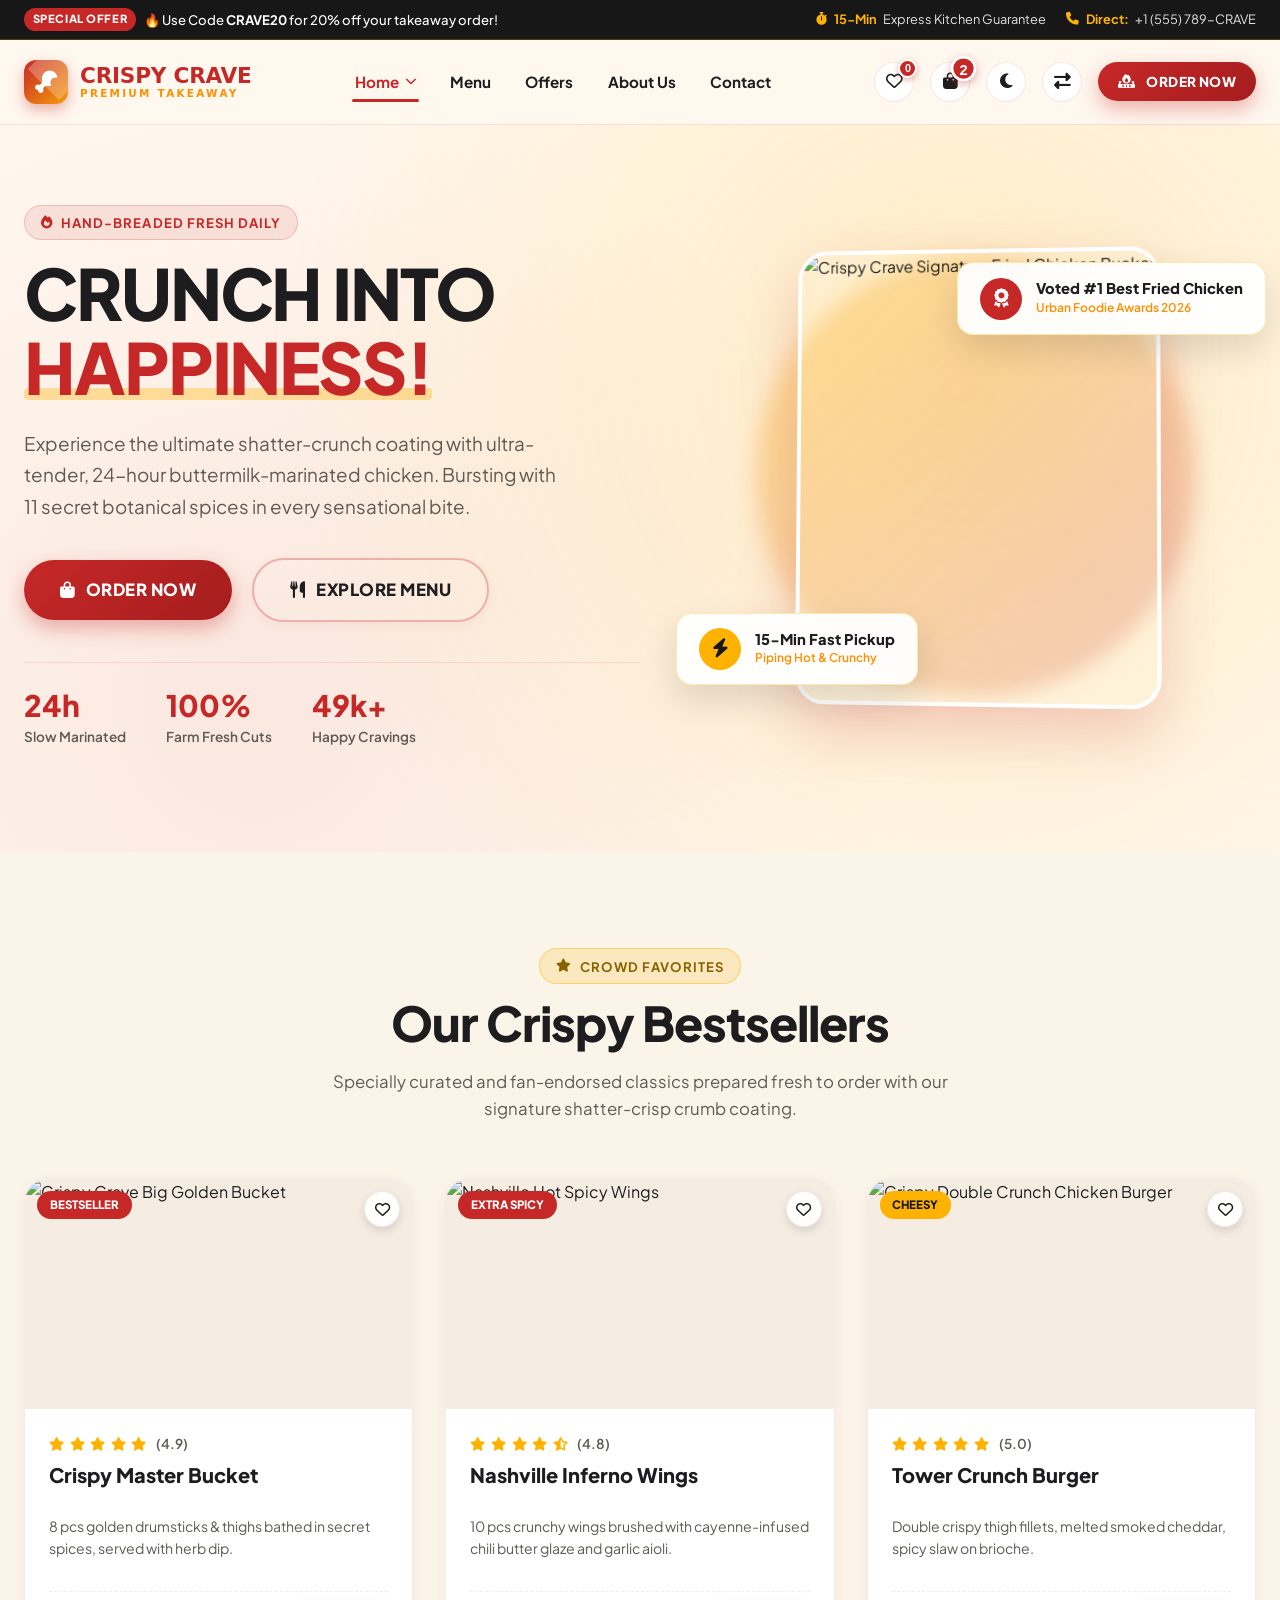
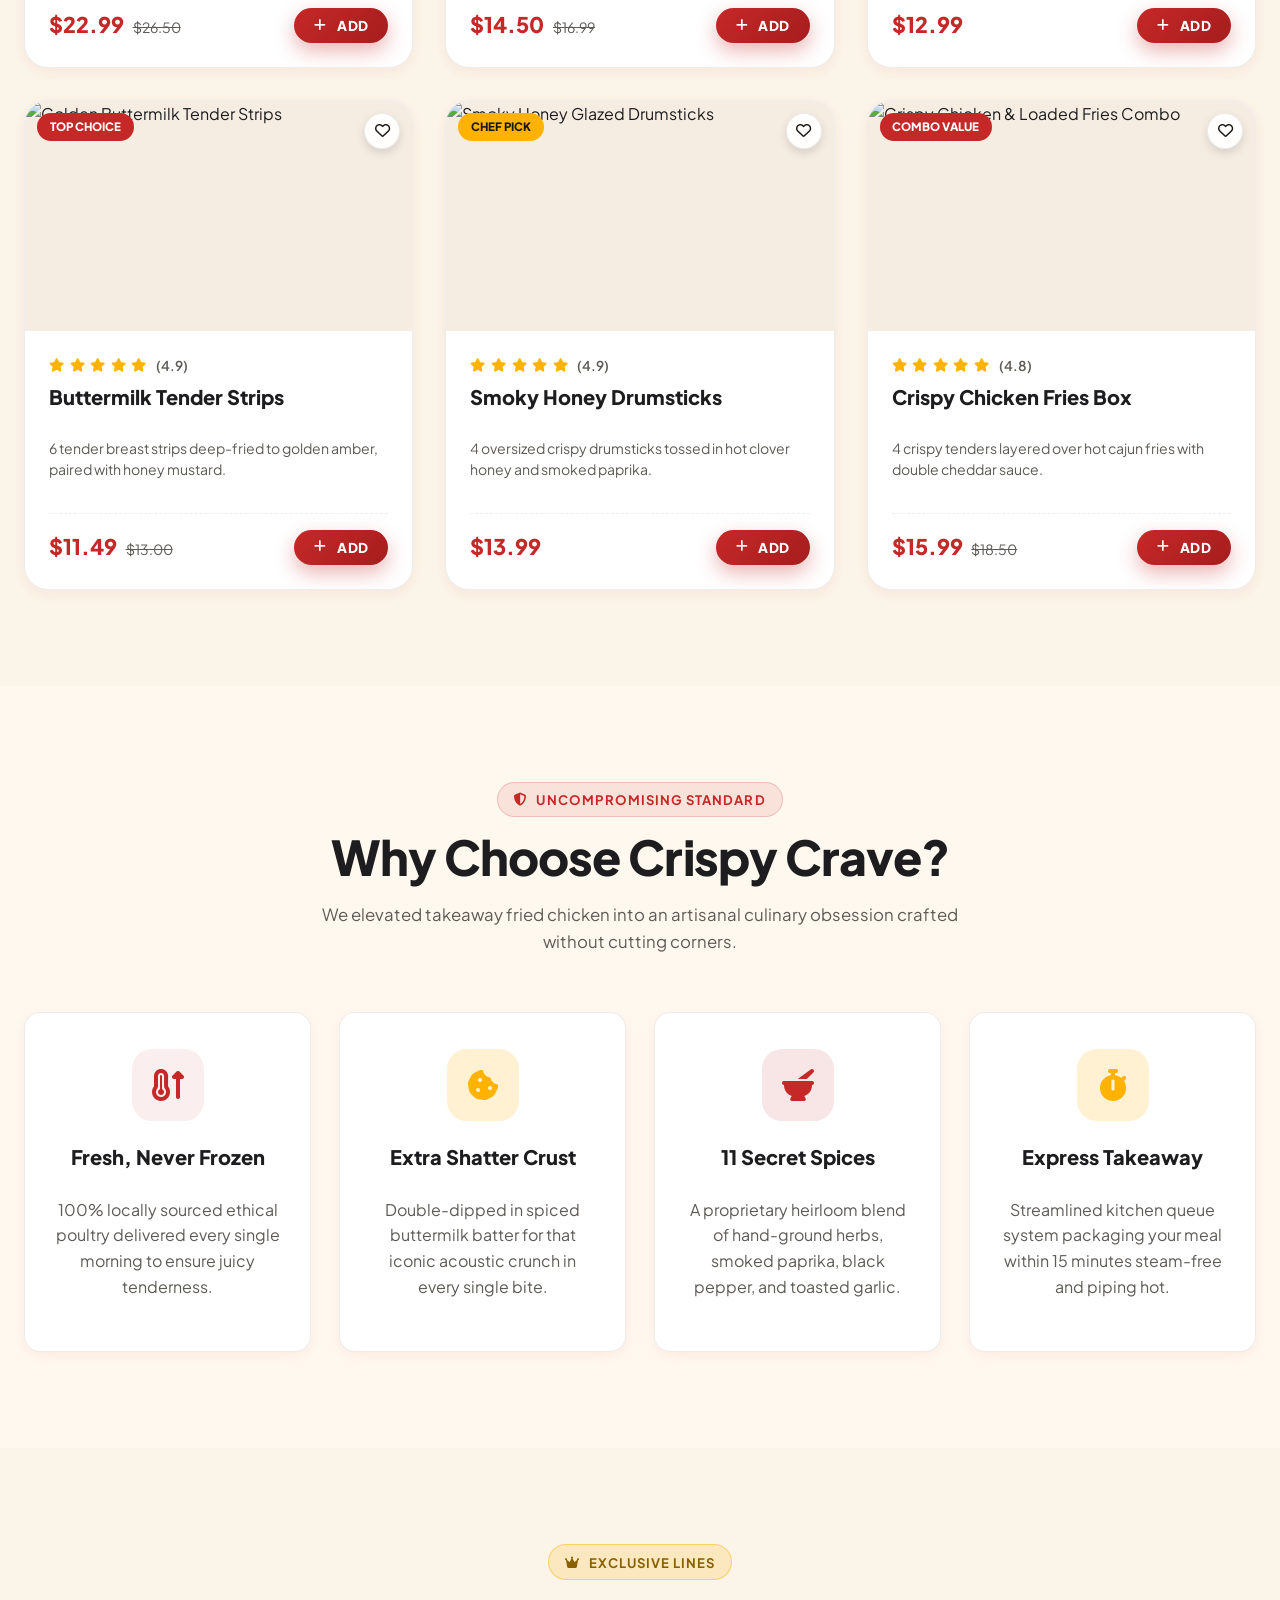
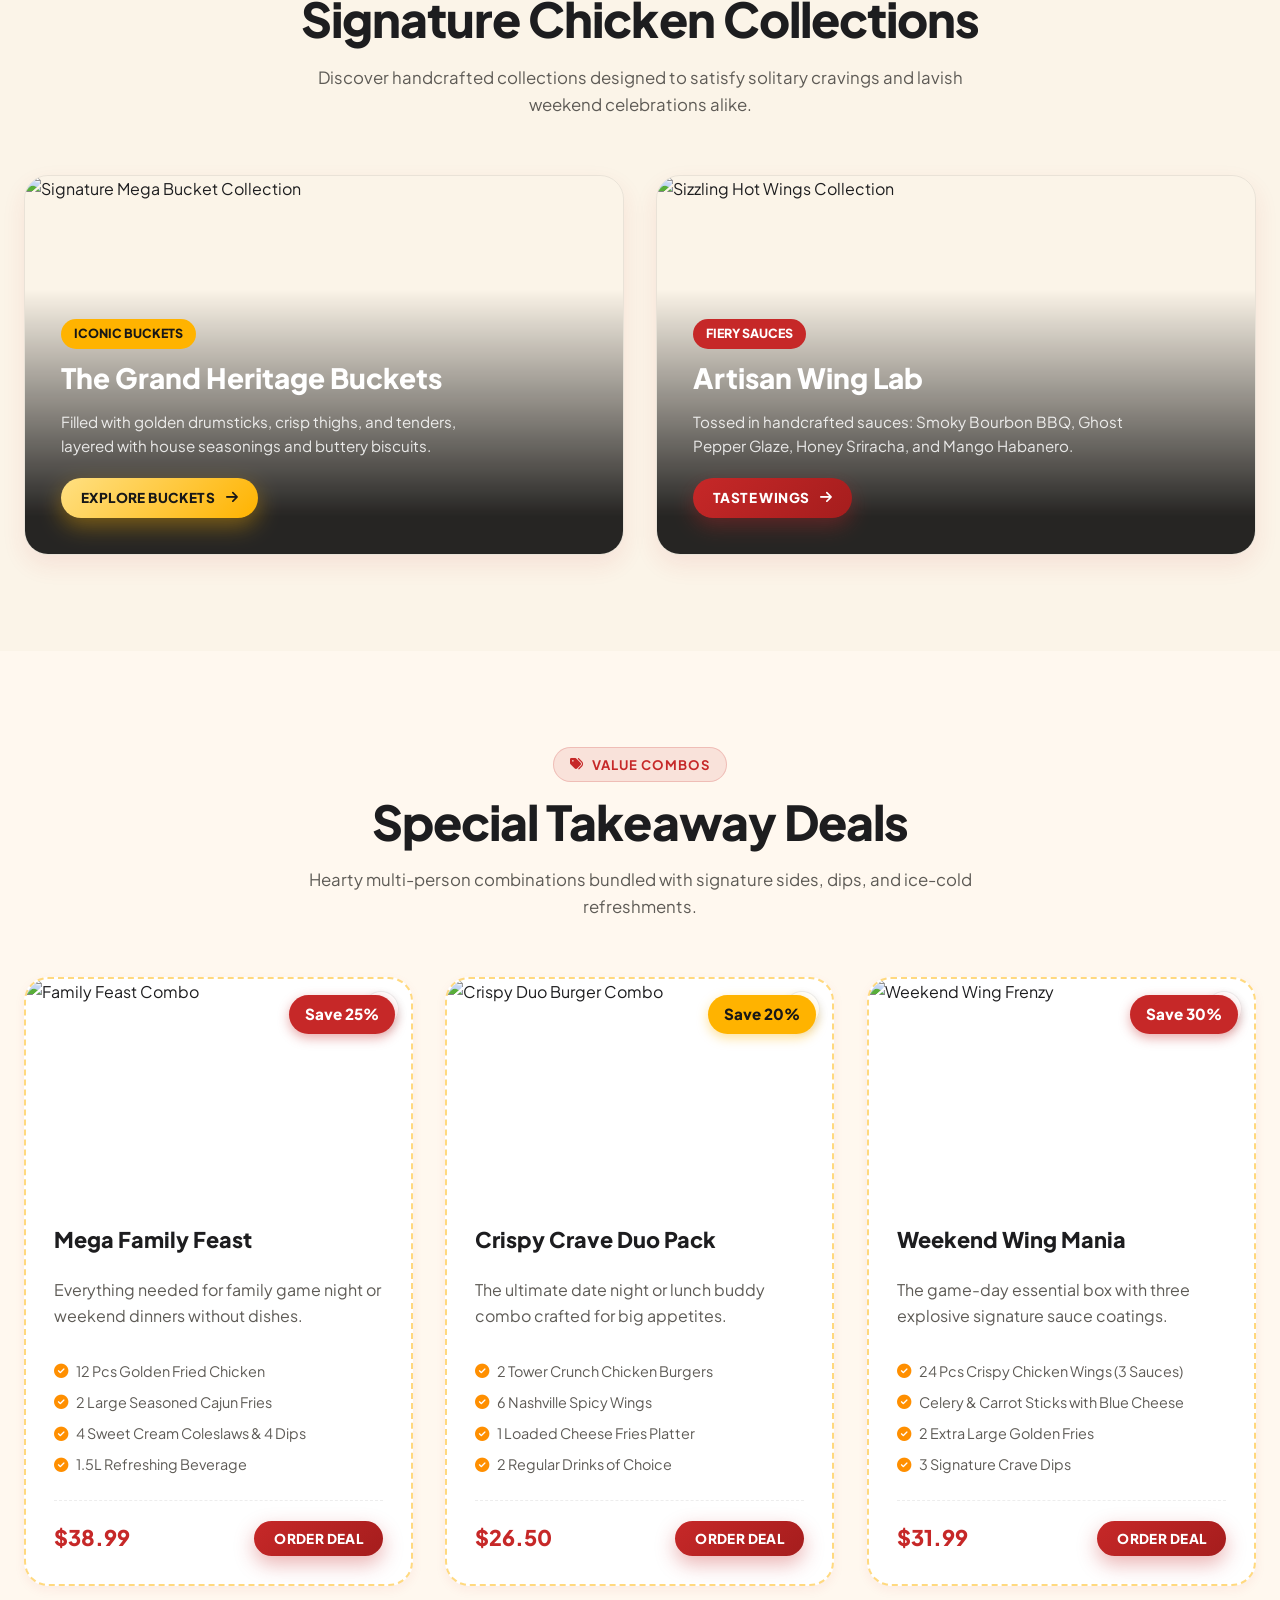
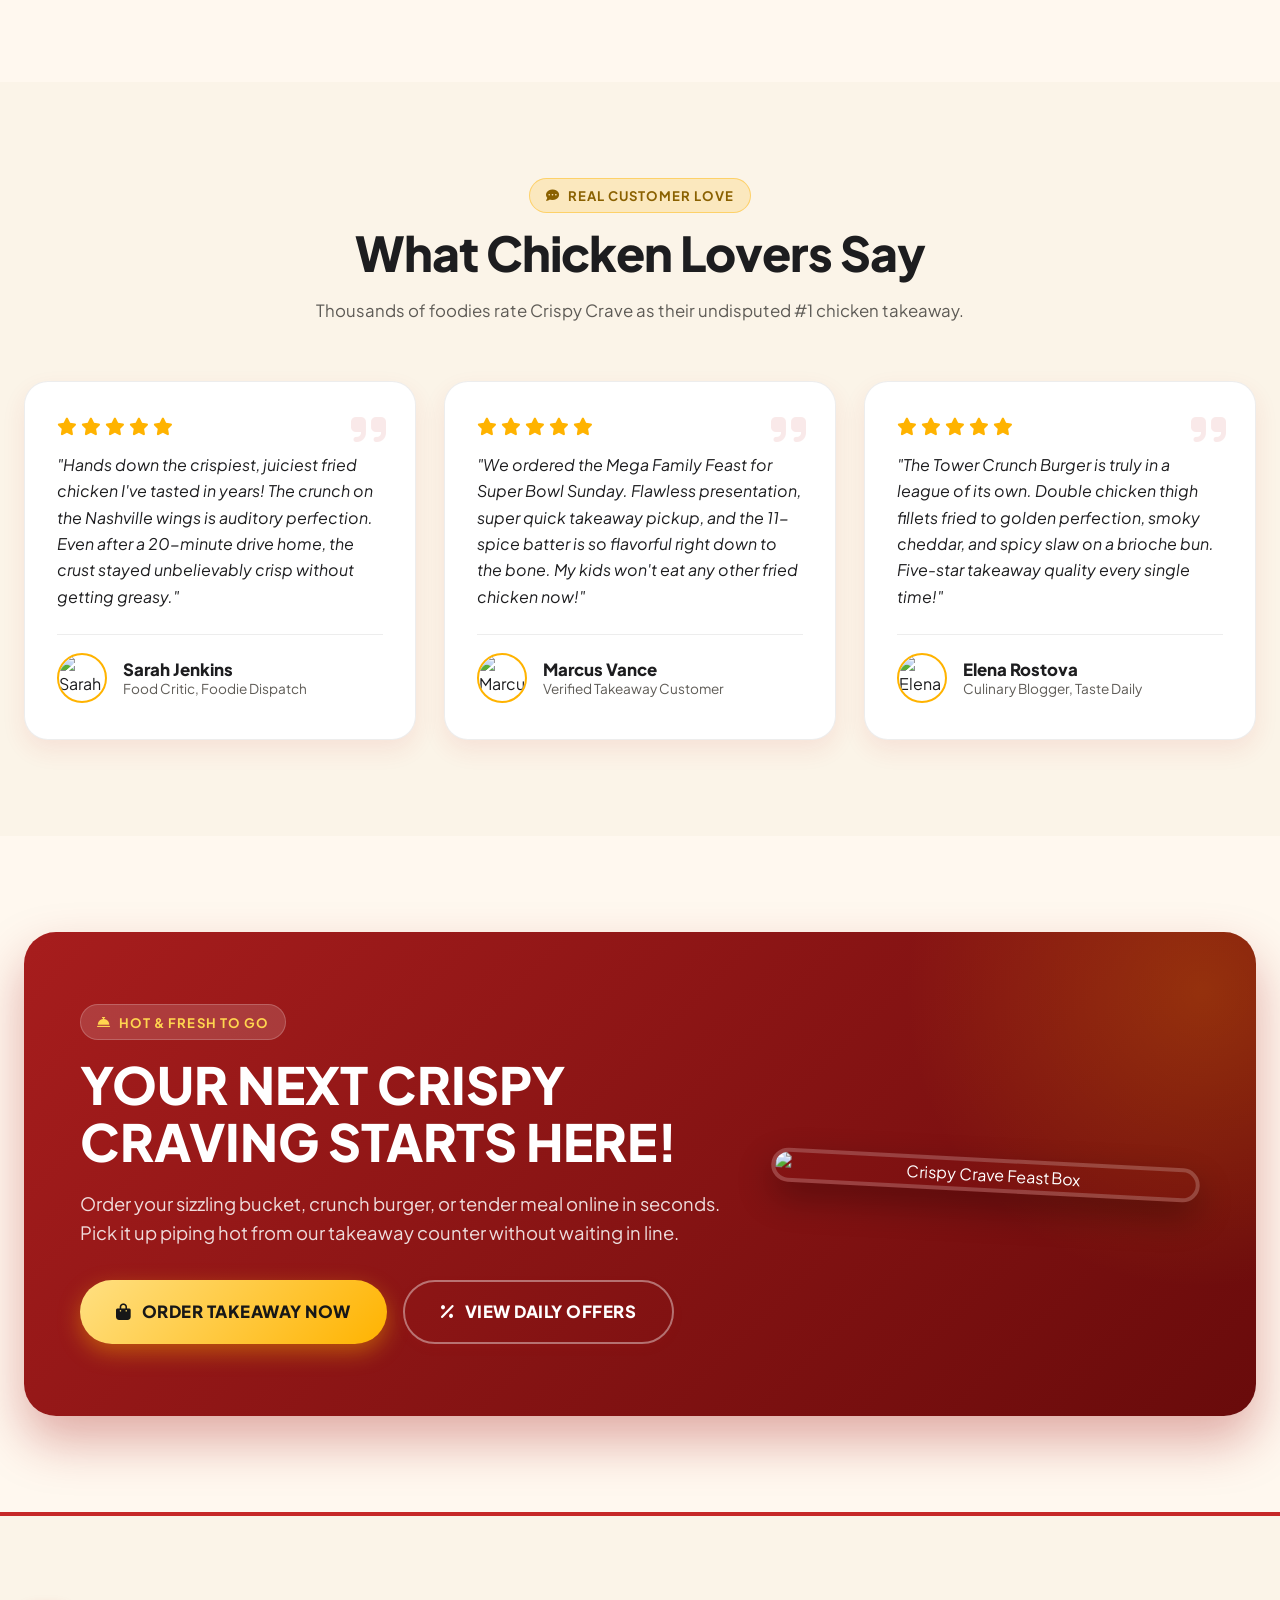
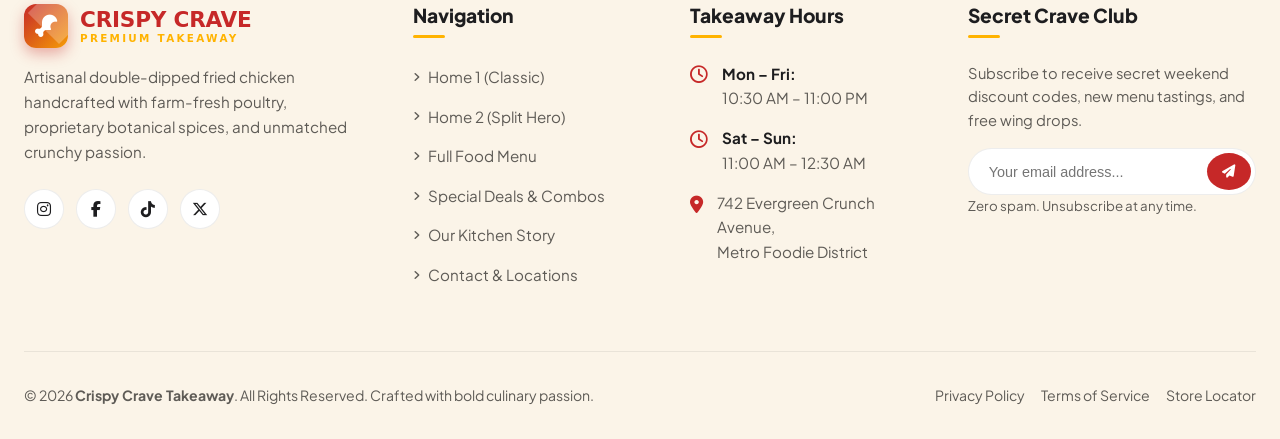
==== index.html @ d9a34762 "Initial commit: Crispy Crave fried chicken takeaway website" ====
<!DOCTYPE html>
<html lang="en" dir="ltr" data-theme="light">

<head>
  <meta charset="UTF-8">
  <meta name="viewport" content="width=device-width, initial-scale=1.0">
  <title>Crispy Crave | Premium Fried Chicken Takeaway & Delivery</title>
  <meta name="description"
    content="Experience extra crispy, juicy fried chicken buckets, sizzling spicy wings, loaded burgers and family feasts freshly prepared at Crispy Crave Takeaway.">
  <link rel="icon" type="image/svg+xml" href="assets/images/favicon.svg">

  <!-- Google Fonts -->
  <link rel="preconnect" href="https://fonts.googleapis.com">
  <link rel="preconnect" href="https://fonts.gstatic.com" crossorigin>
  <link href="https://fonts.googleapis.com/css2?family=Plus+Jakarta+Sans:wght@400;500;600;700;800;900&display=swap"
    rel="stylesheet">
  <!-- Font Awesome -->
  <link rel="stylesheet" href="https://cdnjs.cloudflare.com/ajax/libs/font-awesome/6.5.1/css/all.min.css">

  <!-- Main & Dark & RTL Styles -->
  <link rel="stylesheet" href="assets/css/style.css">
  <link rel="stylesheet" href="assets/css/animations.css">
  <link rel="stylesheet" href="assets/css/dark-mode.css">
  <link rel="stylesheet" href="assets/css/rtl.css">
</head>

<body>

  <!-- ================= HEADER / NAVBAR ================= -->
  <!-- Topbar Announcement (Reference Marketplace Quality) -->
    <div class="crave-topbar">
      <div class="cc-container crave-topbar-inner">
        <div class="topbar-promo">
          <span class="topbar-promo-tag">Special Offer</span>
          <span>🔥 Use Code <strong>CRAVE20</strong> for 20% off your takeaway order!</span>
        </div>
        <div class="topbar-perks">
          <span><i class="fa-solid fa-stopwatch" style="color: var(--secondary);"></i> <strong>15-Min</strong> Express
            Kitchen Guarantee</span>
          <span><i class="fa-solid fa-phone" style="color: var(--secondary);"></i> <strong>Direct:</strong> +1 (555)
            789-CRAVE</span>
        </div>
      </div>
    </div>

  <header class="crave-header">

    <div class="cc-container crave-nav-wrapper">
      <!-- Brand Logo -->
      <a href="index.html" class="crave-brand" aria-label="Crispy Crave Homepage">
        <div class="crave-logo-mark">
          <i class="fa-solid fa-drumstick-bite"></i>
        </div>
        <div class="crave-brand-name">
          <span class="crave-brand-main">CRISPY CRAVE</span>
          <span class="crave-brand-sub">PREMIUM TAKEAWAY</span>
        </div>
      </a>

      <!-- Desktop Navigation Menu -->
      <nav aria-label="Primary Navigation">
        <ul class="crave-nav-menu">
          <li class="crave-nav-item">
            <a href="index.html" class="crave-nav-link active">Home <i class="fa-solid fa-chevron-down fa-xs"></i></a>
            <ul class="crave-dropdown-menu">
              <li>
                <a href="index.html" class="crave-dropdown-item">
                  <span>Home 1 (Classic Hero)</span>
                  <span class="crave-dropdown-badge">Popular</span>
                </a>
              </li>
              <li>
                <a href="home-2.html" class="crave-dropdown-item">
                  <span>Home 2 (Split Hero)</span>
                  <span class="crave-dropdown-badge">Modern</span>
                </a>
              </li>
            </ul>
          </li>
          <li class="crave-nav-item"><a href="menu.html" class="crave-nav-link">Menu</a></li>
          <li class="crave-nav-item"><a href="offers.html" class="crave-nav-link">Offers</a></li>
          <li class="crave-nav-item"><a href="about.html" class="crave-nav-link">About Us</a></li>
          <li class="crave-nav-item"><a href="contact.html" class="crave-nav-link">Contact</a></li>
        </ul>
      </nav>

      <!-- Action Controls & CTAs -->
      <div class="crave-nav-actions">
        <!-- Wishlist Drawer Button -->
        <button class="crave-icon-btn wish-drawer-btn" aria-label="Open Crave-List" title="Your Crave-List">
          <i class="fa-regular fa-heart"></i>
          <span class="crave-badge-count" data-wish-count>0</span>
        </button>

        <!-- Cart / Order Drawer Button -->
        <button class="crave-icon-btn cart-drawer-btn" aria-label="Open Takeaway Bag" title="Your Takeaway Bag">
          <i class="fa-solid fa-bag-shopping"></i>
          <span class="crave-badge-count" data-cart-count>0</span>
        </button>

        <!-- Theme Toggle -->
        <button class="crave-icon-btn theme-toggle-btn" aria-label="Switch between light and dark mode"
          title="Toggle Theme">
          <i class="fa-solid fa-moon"></i>
        </button>

        <!-- RTL Toggle -->
        <button class="crave-icon-btn rtl-toggle-btn" aria-label="Switch text direction RTL or LTR" title="Toggle RTL">
          <i class="fa-solid fa-right-left"></i>
        </button>

        <!-- Order Now CTA -->
        <a href="menu.html" class="btn-crave btn-crave-primary btn-crave-sm">
          <i class="fa-solid fa-fire-burner"></i> Order Now
        </a>

        <!-- Mobile Hamburger Button -->
        <button class="crave-hamburger" aria-label="Toggle navigation menu">
          <span></span>
          <span></span>
          <span></span>
        </button>
      </div>
    </div>
  </header>

  <!-- Mobile Drawer Overlay -->
  <div class="crave-mobile-overlay"></div>

  <!-- Mobile Drawer -->
  <aside class="crave-mobile-drawer" aria-label="Mobile Navigation">
    <div>
      <div class="d-flex align-items-center justify-content-between mb-4">
        <a href="index.html" class="crave-brand">
          <div class="crave-logo-mark"><i class="fa-solid fa-drumstick-bite"></i></div>
          <div class="crave-brand-name">
            <span class="crave-brand-main">CRISPY CRAVE</span>
            <span class="crave-brand-sub">PREMIUM TAKEAWAY</span>
          </div>
        </a>
      </div>

            <!-- Mobile Navigation Actions (Wishlist, Bag, Theme, RTL) -->
      <div class="crave-mobile-actions mb-4">
        <button class="crave-icon-btn wish-drawer-btn" aria-label="Open Crave-List" title="Your Crave-List">
          <i class="fa-regular fa-heart"></i>
          <span class="crave-badge-count" data-wish-count>0</span>
        </button>
        <button class="crave-icon-btn cart-drawer-btn" aria-label="Open Takeaway Bag" title="Your Takeaway Bag">
          <i class="fa-solid fa-bag-shopping"></i>
          <span class="crave-badge-count" data-cart-count>0</span>
        </button>
        <button class="crave-icon-btn theme-toggle-btn" aria-label="Switch between light and dark mode" title="Toggle Theme">
          <i class="fa-solid fa-moon"></i>
        </button>
        <button class="crave-icon-btn rtl-toggle-btn" aria-label="Switch text direction RTL or LTR" title="Toggle RTL">
          <i class="fa-solid fa-right-left"></i>
        </button>
      </div>
      <ul class="crave-mobile-links">
        <li class="crave-mobile-dropdown">
          <button type="button" class="crave-mobile-link crave-mobile-dropdown-toggle active open" aria-expanded="true">
            <span>Home</span>
            <i class="fa-solid fa-chevron-down fa-xs mobile-chevron"></i>
          </button>
          <ul class="crave-mobile-sublinks show">
            <li><a href="index.html" class="crave-mobile-sublink active"><i class="fa-solid fa-angles-right me-2" style="font-size:0.75rem; color:var(--primary);"></i>Home 1 (Classic Hero)</a></li>
            <li><a href="home-2.html" class="crave-mobile-sublink"><i class="fa-solid fa-angles-right me-2" style="font-size:0.75rem; opacity:0.4;"></i>Home 2 (Split Hero)</a></li>
          </ul>
        </li>
        <li><a href="menu.html" class="crave-mobile-link">Menu</a></li>
        <li><a href="offers.html" class="crave-mobile-link">Offers</a></li>
        <li><a href="about.html" class="crave-mobile-link">About Us</a></li>
        <li><a href="contact.html" class="crave-mobile-link">Contact</a></li>
      </ul>
    </div>

    <div class="mt-4 pt-3 border-top">
      <a href="menu.html" class="btn-crave btn-crave-primary w-100" style="display: flex;">
        <i class="fa-solid fa-bag-shopping me-2"></i> Order Takeaway
      </a>
      <p class="text-center mt-3 mb-0" style="font-size: 0.85rem; color: var(--text-muted);">
        <i class="fa-solid fa-phone me-1 text-danger"></i> +1 (555) 789-CRAVE
      </p>
    </div>
  </aside>

  <!-- MAIN CONTENT: HOME 1 (EXACTLY 7 SECTIONS) -->
  <main>

    <!-- ================= SECTION 1: HERO / MAIN BANNER ================= -->
    <section class="cc-section hero-s1" id="hero">
      <div class="cc-container">
        <div class="hero-s1-grid">
          <!-- Text Content -->
          <div class="anim-slide-left">
            <div class="crave-badge crave-badge-glow mb-3">
              <i class="fa-solid fa-fire text-danger"></i> Hand-Breaded Fresh Daily
            </div>
            <h1 class="hero-s1-title">
              CRUNCH INTO <span class="hero-highlight">HAPPINESS!</span>
            </h1>
            <p class="hero-s1-desc">
              Experience the ultimate shatter-crunch coating with ultra-tender, 24-hour buttermilk-marinated chicken.
              Bursting with 11 secret botanical spices in every sensational bite.
            </p>

            <div class="hero-s1-buttons">
              <a href="menu.html" class="btn-crave btn-crave-primary btn-crave-lg">
                <i class="fa-solid fa-bag-shopping"></i> Order Now
              </a>
              <a href="menu.html" class="btn-crave btn-crave-outline btn-crave-lg">
                <i class="fa-solid fa-utensils"></i> Explore Menu
              </a>
            </div>

            <!-- Animated Stats -->
            <div class="hero-stats-row">
              <div class="hero-stat-item">
                <span class="hero-stat-number"><span class="stat-counter" data-target="24">0</span>h</span>
                <span class="hero-stat-label">Slow Marinated</span>
              </div>
              <div class="hero-stat-item">
                <span class="hero-stat-number"><span class="stat-counter" data-target="100">0</span>%</span>
                <span class="hero-stat-label">Farm Fresh Cuts</span>
              </div>
              <div class="hero-stat-item">
                <span class="hero-stat-number"><span class="stat-counter" data-target="49">0</span>k+</span>
                <span class="hero-stat-label">Happy Cravings</span>
              </div>
            </div>
          </div>

          <!-- Hero Visual Composition -->
          <div class="hero-s1-visual anim-slide-right">
            <div class="hero-visual-circle"></div>

            <div class="hero-main-img-box">
              <img src="https://images.unsplash.com/photo-1626082927389-6cd097cdc6ec?auto=format&fit=crop&w=800&q=80"
                alt="Crispy Crave Signature Fried Chicken Bucket" class="hero-main-img" loading="eager">
            </div>

            <!-- Floating Badges -->
            <div class="floating-badge floating-badge-top">
              <div class="badge-icon"><i class="fa-solid fa-award"></i></div>
              <div>
                <div class="badge-text-title">Voted #1 Best Fried Chicken</div>
                <div class="badge-text-sub">Urban Foodie Awards 2026</div>
              </div>
            </div>

            <div class="floating-badge floating-badge-bottom">
              <div class="badge-icon" style="background: var(--secondary); color: #171717;"><i
                  class="fa-solid fa-bolt"></i></div>
              <div>
                <div class="badge-text-title">15-Min Fast Pickup</div>
                <div class="badge-text-sub">Piping Hot & Crunchy</div>
              </div>
            </div>
          </div>
        </div>
      </div>
    </section>

    <!-- ================= SECTION 2: OUR BESTSELLERS ================= -->
    <section class="cc-section" id="bestsellers" style="background: var(--bg-card-alt);">
      <div class="cc-container">
        <div class="cc-section-header anim-fade-up">
          <span class="crave-badge crave-badge-gold"><i class="fa-solid fa-star"></i> Crowd Favorites</span>
          <h2 class="cc-section-title">Our Crispy Bestsellers</h2>
          <p class="cc-section-subtitle">Specially curated and fan-endorsed classics prepared fresh to order with our
            signature shatter-crisp crumb coating.</p>
        </div>

        <div class="bestsellers-grid">
          <!-- Product 1 -->
          <div class="product-card stagger-card">
            <div class="product-img-wrap">
              <img src="https://images.unsplash.com/photo-1569058242253-92a9c755a0ec?auto=format&fit=crop&w=600&q=80"
                alt="Crispy Crave Big Golden Bucket" class="product-img" loading="lazy">
              <span class="product-tag">Bestseller</span>
            </div>
            <div class="product-card-body">
              <div class="product-rating">
                <i class="fa-solid fa-star"></i><i class="fa-solid fa-star"></i><i class="fa-solid fa-star"></i><i
                  class="fa-solid fa-star"></i><i class="fa-solid fa-star"></i>
                <span>(4.9)</span>
              </div>
              <h3 class="product-title">Crispy Master Bucket</h3>
              <p class="product-desc">8 pcs golden drumsticks & thighs bathed in secret spices, served with herb dip.
              </p>
              <div class="product-footer">
                <div>
                  <span class="product-price">$22.99</span>
                  <span class="product-old-price">$26.50</span>
                </div>
                <button class="btn-crave btn-crave-primary btn-crave-sm btn-order-now" data-item="Crispy Master Bucket">
                  <i class="fa-solid fa-plus"></i> Add
                </button>
              </div>
            </div>
          </div>

          <!-- Product 2 -->
          <div class="product-card stagger-card">
            <div class="product-img-wrap">
              <img src="https://images.unsplash.com/photo-1567620832903-9fc6debc209f?auto=format&fit=crop&w=600&q=80"
                alt="Nashville Hot Spicy Wings" class="product-img" loading="lazy">
              <span class="product-tag">Extra Spicy</span>
            </div>
            <div class="product-card-body">
              <div class="product-rating">
                <i class="fa-solid fa-star"></i><i class="fa-solid fa-star"></i><i class="fa-solid fa-star"></i><i
                  class="fa-solid fa-star"></i><i class="fa-solid fa-star-half-stroke"></i>
                <span>(4.8)</span>
              </div>
              <h3 class="product-title">Nashville Inferno Wings</h3>
              <p class="product-desc">10 pcs crunchy wings brushed with cayenne-infused chili butter glaze and garlic
                aioli.</p>
              <div class="product-footer">
                <div>
                  <span class="product-price">$14.50</span>
                  <span class="product-old-price">$16.99</span>
                </div>
                <button class="btn-crave btn-crave-primary btn-crave-sm btn-order-now"
                  data-item="Nashville Inferno Wings">
                  <i class="fa-solid fa-plus"></i> Add
                </button>
              </div>
            </div>
          </div>

          <!-- Product 3 -->
          <div class="product-card stagger-card">
            <div class="product-img-wrap">
              <img src="https://images.unsplash.com/photo-1625813506062-0aeb1d7a094b?auto=format&fit=crop&w=600&q=80"
                alt="Crispy Double Crunch Chicken Burger" class="product-img" loading="lazy">
              <span class="product-tag tag-gold">Cheesy</span>
            </div>
            <div class="product-card-body">
              <div class="product-rating">
                <i class="fa-solid fa-star"></i><i class="fa-solid fa-star"></i><i class="fa-solid fa-star"></i><i
                  class="fa-solid fa-star"></i><i class="fa-solid fa-star"></i>
                <span>(5.0)</span>
              </div>
              <h3 class="product-title">Tower Crunch Burger</h3>
              <p class="product-desc">Double crispy thigh fillets, melted smoked cheddar, spicy slaw on brioche.</p>
              <div class="product-footer">
                <div>
                  <span class="product-price">$12.99</span>
                </div>
                <button class="btn-crave btn-crave-primary btn-crave-sm btn-order-now" data-item="Tower Crunch Burger">
                  <i class="fa-solid fa-plus"></i> Add
                </button>
              </div>
            </div>
          </div>

          <!-- Product 4 -->
          <div class="product-card stagger-card">
            <div class="product-img-wrap">
              <img src="https://images.unsplash.com/photo-1562967914-608f82629710?auto=format&fit=crop&w=600&q=80"
                alt="Golden Buttermilk Tender Strips" class="product-img" loading="lazy">
              <span class="product-tag">Top Choice</span>
            </div>
            <div class="product-card-body">
              <div class="product-rating">
                <i class="fa-solid fa-star"></i><i class="fa-solid fa-star"></i><i class="fa-solid fa-star"></i><i
                  class="fa-solid fa-star"></i><i class="fa-solid fa-star"></i>
                <span>(4.9)</span>
              </div>
              <h3 class="product-title">Buttermilk Tender Strips</h3>
              <p class="product-desc">6 tender breast strips deep-fried to golden amber, paired with honey mustard.</p>
              <div class="product-footer">
                <div>
                  <span class="product-price">$11.49</span>
                  <span class="product-old-price">$13.00</span>
                </div>
                <button class="btn-crave btn-crave-primary btn-crave-sm btn-order-now"
                  data-item="Buttermilk Tender Strips">
                  <i class="fa-solid fa-plus"></i> Add
                </button>
              </div>
            </div>
          </div>

          <!-- Product 5 -->
          <div class="product-card stagger-card">
            <div class="product-img-wrap">
              <img src="https://images.unsplash.com/photo-1608039829572-78524f79c4c7?auto=format&fit=crop&w=600&q=80"
                alt="Smoky Honey Glazed Drumsticks" class="product-img" loading="lazy">
              <span class="product-tag tag-gold">Chef Pick</span>
            </div>
            <div class="product-card-body">
              <div class="product-rating">
                <i class="fa-solid fa-star"></i><i class="fa-solid fa-star"></i><i class="fa-solid fa-star"></i><i
                  class="fa-solid fa-star"></i><i class="fa-solid fa-star"></i>
                <span>(4.9)</span>
              </div>
              <h3 class="product-title">Smoky Honey Drumsticks</h3>
              <p class="product-desc">4 oversized crispy drumsticks tossed in hot clover honey and smoked paprika.</p>
              <div class="product-footer">
                <div>
                  <span class="product-price">$13.99</span>
                </div>
                <button class="btn-crave btn-crave-primary btn-crave-sm btn-order-now"
                  data-item="Smoky Honey Drumsticks">
                  <i class="fa-solid fa-plus"></i> Add
                </button>
              </div>
            </div>
          </div>

          <!-- Product 6 -->
          <div class="product-card stagger-card">
            <div class="product-img-wrap">
              <img src="https://images.unsplash.com/photo-1544025162-d76694265947?auto=format&fit=crop&w=600&q=80"
                alt="Crispy Chicken & Loaded Fries Combo" class="product-img" loading="lazy">
              <span class="product-tag">Combo Value</span>
            </div>
            <div class="product-card-body">
              <div class="product-rating">
                <i class="fa-solid fa-star"></i><i class="fa-solid fa-star"></i><i class="fa-solid fa-star"></i><i
                  class="fa-solid fa-star"></i><i class="fa-solid fa-star"></i>
                <span>(4.8)</span>
              </div>
              <h3 class="product-title">Crispy Chicken Fries Box</h3>
              <p class="product-desc">4 crispy tenders layered over hot cajun fries with double cheddar sauce.</p>
              <div class="product-footer">
                <div>
                  <span class="product-price">$15.99</span>
                  <span class="product-old-price">$18.50</span>
                </div>
                <button class="btn-crave btn-crave-primary btn-crave-sm btn-order-now"
                  data-item="Crispy Chicken Fries Box">
                  <i class="fa-solid fa-plus"></i> Add
                </button>
              </div>
            </div>
          </div>
        </div>
      </div>
    </section>

    <!-- ================= SECTION 3: WHY CHOOSE OUR CHICKEN ================= -->
    <section class="cc-section" id="why-us">
      <div class="cc-container">
        <div class="cc-section-header anim-fade-up">
          <span class="crave-badge"><i class="fa-solid fa-shield-halved"></i> Uncompromising Standard</span>
          <h2 class="cc-section-title">Why Choose Crispy Crave?</h2>
          <p class="cc-section-subtitle">We elevated takeaway fried chicken into an artisanal culinary obsession crafted
            without cutting corners.</p>
        </div>

        <div class="why-us-grid">
          <!-- Feature 1 -->
          <div class="why-feature-card pop-card">
            <div class="why-icon-box">
              <i class="fa-solid fa-temperature-arrow-up"></i>
            </div>
            <h3 class="why-card-title">Fresh, Never Frozen</h3>
            <p class="text-muted">100% locally sourced ethical poultry delivered every single morning to ensure juicy
              tenderness.</p>
          </div>

          <!-- Feature 2 -->
          <div class="why-feature-card pop-card">
            <div class="why-icon-box" style="background: rgba(255,179,0,0.18); color: var(--secondary);">
              <i class="fa-solid fa-cookie-bite"></i>
            </div>
            <h3 class="why-card-title">Extra Shatter Crust</h3>
            <p class="text-muted">Double-dipped in spiced buttermilk batter for that iconic acoustic crunch in every
              single bite.</p>
          </div>

          <!-- Feature 3 -->
          <div class="why-feature-card pop-card">
            <div class="why-icon-box" style="background: rgba(198,40,40,0.12); color: var(--primary);">
              <i class="fa-solid fa-mortar-pestle"></i>
            </div>
            <h3 class="why-card-title">11 Secret Spices</h3>
            <p class="text-muted">A proprietary heirloom blend of hand-ground herbs, smoked paprika, black pepper, and
              toasted garlic.</p>
          </div>

          <!-- Feature 4 -->
          <div class="why-feature-card pop-card">
            <div class="why-icon-box" style="background: rgba(255,179,0,0.18); color: var(--secondary);">
              <i class="fa-solid fa-stopwatch"></i>
            </div>
            <h3 class="why-card-title">Express Takeaway</h3>
            <p class="text-muted">Streamlined kitchen queue system packaging your meal within 15 minutes steam-free and
              piping hot.</p>
          </div>
        </div>
      </div>
    </section>

    <!-- ================= SECTION 4: SIGNATURE CHICKEN COLLECTIONS ================= -->
    <section class="cc-section" id="collections" style="background: var(--bg-card-alt);">
      <div class="cc-container">
        <div class="cc-section-header anim-fade-up">
          <span class="crave-badge crave-badge-gold"><i class="fa-solid fa-crown"></i> Exclusive Lines</span>
          <h2 class="cc-section-title">Signature Chicken Collections</h2>
          <p class="cc-section-subtitle">Discover handcrafted collections designed to satisfy solitary cravings and
            lavish weekend celebrations alike.</p>
        </div>

        <div class="signature-grid">
          <!-- Collection 1 -->
          <div class="sig-card clip-reveal anim-fade-up">
            <img src="https://images.pexels.com/photos/33037756/pexels-photo-33037756.jpeg"
              alt="Signature Mega Bucket Collection" class="sig-img" loading="lazy">
            <div class="sig-overlay"></div>
            <div class="sig-content">
              <span class="sig-tag">Iconic Buckets</span>
              <h3 class="sig-title">The Grand Heritage Buckets</h3>
              <p class="sig-desc">Filled with golden drumsticks, crisp thighs, and tenders, layered with house
                seasonings and buttery biscuits.</p>
              <a href="menu.html" class="btn-crave btn-crave-gold btn-crave-sm">
                Explore Buckets <i class="fa-solid fa-arrow-right"></i>
              </a>
            </div>
          </div>

          <!-- Collection 2 -->
          <div class="sig-card clip-reveal anim-fade-up">
            <img src="https://images.pexels.com/photos/7788311/pexels-photo-7788311.jpeg"
              alt="Sizzling Hot Wings Collection" class="sig-img" loading="lazy">
            <div class="sig-overlay"></div>
            <div class="sig-content">
              <span class="sig-tag" style="background: var(--primary); color: #FFF;">Fiery Sauces</span>
              <h3 class="sig-title">Artisan Wing Lab</h3>
              <p class="sig-desc">Tossed in handcrafted sauces: Smoky Bourbon BBQ, Ghost Pepper Glaze, Honey Sriracha,
                and Mango Habanero.</p>
              <a href="menu.html" class="btn-crave btn-crave-primary btn-crave-sm">
                Taste Wings <i class="fa-solid fa-arrow-right"></i>
              </a>
            </div>
          </div>
        </div>
      </div>
    </section>

    <!-- ================= SECTION 5: SPECIAL DEALS & COMBOS ================= -->
    <section class="cc-section" id="deals">
      <div class="cc-container">
        <div class="cc-section-header anim-fade-up">
          <span class="crave-badge"><i class="fa-solid fa-tags"></i> Value Combos</span>
          <h2 class="cc-section-title">Special Takeaway Deals</h2>
          <p class="cc-section-subtitle">Hearty multi-person combinations bundled with signature sides, dips, and
            ice-cold refreshments.</p>
        </div>

        <div class="deals-grid">
          <!-- Deal 1 -->
          <div class="deal-card anim-flip-x">
            <span class="deal-discount-pill">Save 25%</span>
            <img
              src="https://images.pexels.com/photos/20313069/pexels-photo-20313069.jpeg?cs=srgb&dl=pexels-merkhat-amangeldinov-2301120-20313069.jpg&fm=jpg&_gl=1*due11v*_ga*MTYwMjk4OTMwOC4xNzY4OTkzMTEx*_ga_8JE65Q40S6*czE3OTM4MDkyNDIkbzMwNiRnMSR0MTc5MzgwOTYwMiRqNDUkbDAkaDA."
              alt="Family Feast Combo" class="deal-img" loading="lazy">
            <div class="deal-body">
              <h3 class="deal-title">Mega Family Feast</h3>
              <p class="text-muted">Everything needed for family game night or weekend dinners without dishes.</p>
              <ul class="deal-features">
                <li><i class="fa-solid fa-circle-check"></i> 12 Pcs Golden Fried Chicken</li>
                <li><i class="fa-solid fa-circle-check"></i> 2 Large Seasoned Cajun Fries</li>
                <li><i class="fa-solid fa-circle-check"></i> 4 Sweet Cream Coleslaws & 4 Dips</li>
                <li><i class="fa-solid fa-circle-check"></i> 1.5L Refreshing Beverage</li>
              </ul>
              <div class="deal-footer">
                <span class="product-price">$38.99</span>
                <button class="btn-crave btn-crave-primary btn-crave-sm btn-order-now" data-item="Mega Family Feast">
                  Order Deal
                </button>
              </div>
            </div>
          </div>

          <!-- Deal 2 -->
          <div class="deal-card anim-flip-x">
            <span class="deal-discount-pill pill-gold">Save 20%</span>
            <img src="https://images.unsplash.com/photo-1550547660-d9450f859349?auto=format&fit=crop&w=700&q=80"
              alt="Crispy Duo Burger Combo" class="deal-img" loading="lazy">
            <div class="deal-body">
              <h3 class="deal-title">Crispy Crave Duo Pack</h3>
              <p class="text-muted">The ultimate date night or lunch buddy combo crafted for big appetites.</p>
              <ul class="deal-features">
                <li><i class="fa-solid fa-circle-check"></i> 2 Tower Crunch Chicken Burgers</li>
                <li><i class="fa-solid fa-circle-check"></i> 6 Nashville Spicy Wings</li>
                <li><i class="fa-solid fa-circle-check"></i> 1 Loaded Cheese Fries Platter</li>
                <li><i class="fa-solid fa-circle-check"></i> 2 Regular Drinks of Choice</li>
              </ul>
              <div class="deal-footer">
                <span class="product-price">$26.50</span>
                <button class="btn-crave btn-crave-primary btn-crave-sm btn-order-now"
                  data-item="Crispy Crave Duo Pack">
                  Order Deal
                </button>
              </div>
            </div>
          </div>

          <!-- Deal 3 -->
          <div class="deal-card anim-flip-x">
            <span class="deal-discount-pill">Save 30%</span>
            <img src="https://images.pexels.com/photos/33068077/pexels-photo-33068077.jpeg" alt="Weekend Wing Frenzy"
              class="deal-img" loading="lazy">
            <div class="deal-body">
              <h3 class="deal-title">Weekend Wing Mania</h3>
              <p class="text-muted">The game-day essential box with three explosive signature sauce coatings.</p>
              <ul class="deal-features">
                <li><i class="fa-solid fa-circle-check"></i> 24 Pcs Crispy Chicken Wings (3 Sauces)</li>
                <li><i class="fa-solid fa-circle-check"></i> Celery & Carrot Sticks with Blue Cheese</li>
                <li><i class="fa-solid fa-circle-check"></i> 2 Extra Large Golden Fries</li>
                <li><i class="fa-solid fa-circle-check"></i> 3 Signature Crave Dips</li>
              </ul>
              <div class="deal-footer">
                <span class="product-price">$31.99</span>
                <button class="btn-crave btn-crave-primary btn-crave-sm btn-order-now" data-item="Weekend Wing Mania">
                  Order Deal
                </button>
              </div>
            </div>
          </div>
        </div>
      </div>
    </section>

    <!-- ================= SECTION 6: CUSTOMER REVIEWS ================= -->
    <section class="cc-section" id="reviews" style="background: var(--bg-card-alt);">
      <div class="cc-container">
        <div class="cc-section-header anim-fade-up">
          <span class="crave-badge crave-badge-gold"><i class="fa-solid fa-comment-dots"></i> Real Customer Love</span>
          <h2 class="cc-section-title">What Chicken Lovers Say</h2>
          <p class="cc-section-subtitle">Thousands of foodies rate Crispy Crave as their undisputed #1 chicken takeaway.
          </p>
        </div>

        <div class="reviews-grid">
          <!-- Card 1 -->
          <div class="review-card anim-fade-up">
            <i class="fa-solid fa-quote-right review-quote-icon"></i>
            <div>
              <div class="review-stars">
                <i class="fa-solid fa-star"></i><i class="fa-solid fa-star"></i><i class="fa-solid fa-star"></i><i
                  class="fa-solid fa-star"></i><i class="fa-solid fa-star"></i>
              </div>
              <p class="review-text">
                "Hands down the crispiest, juiciest fried chicken I've tasted in years! The crunch on the Nashville wings
                is auditory perfection. Even after a 20-minute drive home, the crust stayed unbelievably crisp without
                getting greasy."
              </p>
            </div>
            <div class="review-author">
              <img src="https://images.unsplash.com/photo-1534528741775-53994a69daeb?auto=format&fit=crop&w=150&q=80"
                alt="Sarah Jenkins" class="review-avatar">
              <div class="review-author-info">
                <h4 class="review-name mb-0">Sarah Jenkins</h4>
                <span class="review-city">Food Critic, Foodie Dispatch</span>
              </div>
            </div>
          </div>

          <!-- Card 2 -->
          <div class="review-card anim-fade-up">
            <i class="fa-solid fa-quote-right review-quote-icon"></i>
            <div>
              <div class="review-stars">
                <i class="fa-solid fa-star"></i><i class="fa-solid fa-star"></i><i class="fa-solid fa-star"></i><i
                  class="fa-solid fa-star"></i><i class="fa-solid fa-star"></i>
              </div>
              <p class="review-text">
                "We ordered the Mega Family Feast for Super Bowl Sunday. Flawless presentation, super quick takeaway
                pickup, and the 11-spice batter is so flavorful right down to the bone. My kids won't eat any other fried
                chicken now!"
              </p>
            </div>
            <div class="review-author">
              <img src="https://images.unsplash.com/photo-1507003211169-0a1dd7228f2d?auto=format&fit=crop&w=150&q=80"
                alt="Marcus Vance" class="review-avatar">
              <div class="review-author-info">
                <h4 class="review-name mb-0">Marcus Vance</h4>
                <span class="review-city">Verified Takeaway Customer</span>
              </div>
            </div>
          </div>

          <!-- Card 3 -->
          <div class="review-card anim-fade-up">
            <i class="fa-solid fa-quote-right review-quote-icon"></i>
            <div>
              <div class="review-stars">
                <i class="fa-solid fa-star"></i><i class="fa-solid fa-star"></i><i class="fa-solid fa-star"></i><i
                  class="fa-solid fa-star"></i><i class="fa-solid fa-star"></i>
              </div>
              <p class="review-text">
                "The Tower Crunch Burger is truly in a league of its own. Double chicken thigh fillets fried to golden perfection, smoky cheddar, and spicy slaw on a brioche bun. Five-star takeaway quality every single time!"
              </p>
            </div>
            <div class="review-author">
              <img src="https://images.unsplash.com/photo-1544005313-94ddf0286df2?auto=format&fit=crop&w=150&q=80"
                alt="Elena Rostova" class="review-avatar">
              <div class="review-author-info">
                <h4 class="review-name mb-0">Elena Rostova</h4>
                <span class="review-city">Culinary Blogger, Taste Daily</span>
              </div>
            </div>
          </div>
        </div>
      </div>
    </section>

    <!-- ================= SECTION 7: FINAL ORDER CTA ================= -->
    <section class="cc-section" id="final-cta">
      <div class="cc-container">
        <div class="final-cta-banner anim-fade-up">
          <div class="final-cta-grid">
            <div>
              <span class="crave-badge crave-badge-gold mb-3"
                style="background: rgba(255,255,255,0.15); color: #FFD54F; border-color: rgba(255,255,255,0.2);">
                <i class="fa-solid fa-bell-concierge"></i> Hot & Fresh To Go
              </span>
              <h2 class="final-cta-title">YOUR NEXT CRISPY CRAVING STARTS HERE!</h2>
              <p class="final-cta-desc">
                Order your sizzling bucket, crunch burger, or tender meal online in seconds. Pick it up piping hot from
                our takeaway counter without waiting in line.
              </p>
              <div class="d-flex gap-3 flex-wrap">
                <a href="menu.html" class="btn-crave btn-crave-gold btn-crave-lg">
                  <i class="fa-solid fa-bag-shopping"></i> Order Takeaway Now
                </a>
                <a href="offers.html" class="btn-crave btn-crave-outline btn-crave-lg"
                  style="color: #FFF !important; border-color: rgba(255,255,255,0.4);">
                  <i class="fa-solid fa-percent"></i> View Daily Offers
                </a>
              </div>
            </div>

            <div class="final-cta-img-box">
              <img src="https://images.unsplash.com/photo-1569058242253-92a9c755a0ec?auto=format&fit=crop&w=700&q=80"
                alt="Crispy Crave Feast Box" class="final-cta-img floating-element">
            </div>
          </div>
        </div>
      </div>
    </section>

  </main>

  <!-- ================= FOOTER ================= -->
  <footer class="crave-footer">
    <div class="cc-container">
      <div class="footer-grid">
        <!-- Brand Info -->
        <div>
          <a href="index.html" class="crave-brand mb-3">
            <div class="crave-logo-mark"><i class="fa-solid fa-drumstick-bite"></i></div>
            <div class="crave-brand-name">
              <span class="crave-brand-main">CRISPY CRAVE</span>
              <span class="crave-brand-sub" style="color: var(--secondary);">PREMIUM TAKEAWAY</span>
            </div>
          </a>
          <p class="footer-brand-desc">
            Artisanal double-dipped fried chicken handcrafted with farm-fresh poultry, proprietary botanical spices, and
            unmatched crunchy passion.
          </p>
          <div class="footer-socials">
            <a href="https://instagram.com" target="_blank" rel="noopener" class="footer-social-link"
              aria-label="Instagram"><i class="fa-brands fa-instagram"></i></a>
            <a href="https://facebook.com" target="_blank" rel="noopener" class="footer-social-link"
              aria-label="Facebook"><i class="fa-brands fa-facebook-f"></i></a>
            <a href="https://tiktok.com" target="_blank" rel="noopener" class="footer-social-link"
              aria-label="TikTok"><i class="fa-brands fa-tiktok"></i></a>
            <a href="https://twitter.com" target="_blank" rel="noopener" class="footer-social-link"
              aria-label="X Twitter"><i class="fa-brands fa-x-twitter"></i></a>
          </div>
        </div>

        <!-- Quick Links -->
        <div>
          <h4 class="footer-col-title">Navigation</h4>
          <ul class="footer-links">
            <li><a href="index.html"><i class="fa-solid fa-angle-right fa-xs"></i> Home 1 (Classic)</a></li>
            <li><a href="home-2.html"><i class="fa-solid fa-angle-right fa-xs"></i> Home 2 (Split Hero)</a></li>
            <li><a href="menu.html"><i class="fa-solid fa-angle-right fa-xs"></i> Full Food Menu</a></li>
            <li><a href="offers.html"><i class="fa-solid fa-angle-right fa-xs"></i> Special Deals & Combos</a></li>
            <li><a href="about.html"><i class="fa-solid fa-angle-right fa-xs"></i> Our Kitchen Story</a></li>
            <li><a href="contact.html"><i class="fa-solid fa-angle-right fa-xs"></i> Contact & Locations</a></li>
          </ul>
        </div>

        <!-- Working Hours & Contact -->
        <div>
          <h4 class="footer-col-title">Takeaway Hours</h4>
          <div class="footer-contact-item">
            <i class="fa-regular fa-clock"></i>
            <div>
              <strong class="footer-contact-label">Mon – Fri:</strong><br>
              10:30 AM – 11:00 PM
            </div>
          </div>
          <div class="footer-contact-item">
            <i class="fa-regular fa-clock"></i>
            <div>
              <strong class="footer-contact-label">Sat – Sun:</strong><br>
              11:00 AM – 12:30 AM
            </div>
          </div>
          <div class="footer-contact-item">
            <i class="fa-solid fa-location-dot"></i>
            <div>
              742 Evergreen Crunch Avenue,<br>Metro Foodie District
            </div>
          </div>
        </div>

        <!-- Newsletter Subscription -->
        <div>
          <h4 class="footer-col-title">Secret Crave Club</h4>
          <p class="footer-newsletter-text">
            Subscribe to receive secret weekend discount codes, new menu tastings, and free wing drops.
          </p>
          <form class="footer-newsletter-form">
            <input type="email" class="footer-newsletter-input" placeholder="Your email address..." required
              aria-label="Email for newsletter">
            <button type="submit" class="footer-newsletter-btn" aria-label="Subscribe to newsletter">
              <i class="fa-solid fa-paper-plane"></i>
            </button>
          </form>
          <small class="d-block mt-2" class="footer-spam-note">Zero spam. Unsubscribe at any
            time.</small>
        </div>
      </div>

      <!-- Footer Bottom Copyright -->
      <div class="footer-bottom">
        <div>
          &copy; 2026 <strong>Crispy Crave Takeaway</strong>. All Rights Reserved. Crafted with bold culinary passion.
        </div>
        <div class="d-flex align-items-center gap-3">
          <a href="about.html" class="footer-bottom-link">Privacy Policy</a>
          <a href="about.html" class="footer-bottom-link">Terms of Service</a>
          <a href="contact.html" class="footer-bottom-link">Store Locator</a>
        </div>
      </div>
    </div>
  </footer>

  <!-- Back To Top Button -->
  <button class="back-to-top" aria-label="Back to top" title="Scroll to top">
    <i class="fa-solid fa-arrow-up"></i>
  </button>

  <!-- Drawer Backdrop Overlay -->
  <div class="crave-drawer-overlay"></div>

  <!-- ================= ORDER BAG SLIDE-OVER DRAWER ================= -->
  <aside class="crave-slide-drawer" id="orderDrawer" aria-label="Takeaway Order Bag">
    <div class="crave-drawer-header">
      <h3 class="crave-drawer-title">
        <i class="fa-solid fa-bag-shopping" style="color: var(--primary);"></i> Your Takeaway Bag
      </h3>
      <button class="crave-drawer-close" id="orderDrawerClose" aria-label="Close Bag">
        <i class="fa-solid fa-xmark"></i>
      </button>
    </div>

    <!-- Perks Progress Bar -->
    <div class="crave-perks-box">
      <div class="crave-perks-msg" id="orderPerksMsg">
        🔥 Add <strong>$35.00</strong> more to unlock Free Cheesy Dip!
      </div>
      <div class="crave-perks-progress-track">
        <div class="crave-perks-progress-fill" id="orderPerksFill"></div>
      </div>
    </div>

    <!-- Drawer Body -->
    <div class="crave-drawer-body">
      <!-- Empty State -->
      <div class="crave-drawer-empty" id="orderDrawerEmpty" style="display: none;">
        <div class="crave-drawer-empty-icon"><i class="fa-solid fa-drumstick-bite"></i></div>
        <h4 style="font-weight: 800; margin: 0;">Your bag is empty!</h4>
        <p class="text-muted" style="font-size: 0.9rem; margin: 0;">Add delicious golden crispy chicken from our menu to
          start your order.</p>
        <a href="menu.html" class="btn-crave btn-crave-primary btn-crave-sm mt-2">Explore Menu</a>
      </div>

      <!-- Live Cart Items List -->
      <div id="orderDrawerItems" class="d-flex flex-column gap-2"></div>
    </div>

    <!-- Drawer Footer -->
    <div class="crave-drawer-footer" id="orderDrawerFooter">
      <!-- Coupon Form -->
      <form class="crave-coupon-wrap" id="couponForm">
        <input type="text" id="couponInput" class="crave-coupon-input" placeholder="Promo code (CRAVE20)..."
          aria-label="Enter coupon code">
        <button type="submit" class="btn-crave btn-crave-gold btn-crave-sm"
          style="padding: 0.4rem 0.9rem; font-size: 0.78rem;">Apply</button>
      </form>

      <!-- Bill Breakdown -->
      <div class="d-flex flex-column gap-1">
        <div class="crave-bill-row">
          <span>Subtotal</span>
          <span id="billSubtotal">$0.00</span>
        </div>
        <div class="crave-bill-row" id="billDiscountRow" style="display: none; color: var(--secondary);">
          <span>Promo Discount</span>
          <span id="billDiscount">-$0.00</span>
        </div>
        <div class="crave-bill-row">
          <span>Estimated Tax (8%)</span>
          <span id="billTax">$0.00</span>
        </div>
        <div class="crave-bill-row total">
          <span>Total</span>
          <span class="price" id="billTotal">$0.00</span>
        </div>
      </div>

      <!-- Checkout CTA -->
      <button class="btn-crave btn-crave-primary w-100" id="orderCheckoutBtn"
        style="padding: 0.85rem; font-size: 1rem;">
        <i class="fa-solid fa-fire-burner me-2"></i> Proceed to Takeaway Pickup
      </button>
    </div>
  </aside>

  <!-- ================= WISHLIST / CRAVE-LIST SLIDE-OVER DRAWER ================= -->
  <aside class="crave-slide-drawer" id="wishlistDrawer" aria-label="Crave-List Favorites">
    <div class="crave-drawer-header">
      <h3 class="crave-drawer-title">
        <i class="fa-solid fa-heart" style="color: var(--primary);"></i> Your Crave-List
      </h3>
      <button class="crave-drawer-close" id="wishlistDrawerClose" aria-label="Close Crave-List">
        <i class="fa-solid fa-xmark"></i>
      </button>
    </div>

    <div class="crave-drawer-body">
      <!-- Empty State -->
      <div class="crave-drawer-empty" id="wishlistDrawerEmpty" style="display: none;">
        <div class="crave-drawer-empty-icon"><i class="fa-regular fa-heart"></i></div>
        <h4 style="font-weight: 800; margin: 0;">Nothing saved yet</h4>
        <p class="text-muted" style="font-size: 0.9rem; margin: 0;">Tap the heart icon on any food item to save your
          cravings for later.</p>
        <a href="menu.html" class="btn-crave btn-crave-primary btn-crave-sm mt-2">Browse Favorites</a>
      </div>

      <!-- Wishlist Items List -->
      <div id="wishlistDrawerItems" class="d-flex flex-column gap-2"></div>
    </div>

    <div class="crave-drawer-footer">
      <button class="btn-crave btn-crave-primary w-100" id="wishlistMoveAll">
        <i class="fa-solid fa-bag-shopping me-2"></i> Move All to Bag
      </button>
    </div>
  </aside>

  <!-- ================= FOOD QUICK-VIEW MODAL ================= -->
  <div class="crave-qv-modal" id="quickViewModal" role="dialog" aria-modal="true" aria-label="Food Details">
    <div class="crave-qv-dialog">
      <button class="crave-qv-close" id="quickViewClose" aria-label="Close dialog"><i
          class="fa-solid fa-xmark"></i></button>
      <div class="crave-qv-img-wrap">
        <img id="qvImage" src="" alt="Crispy Food Preview" class="crave-qv-img">
      </div>
      <div class="crave-qv-content">
        <div class="d-flex align-items-center justify-content-between">
          <span class="crave-badge crave-badge-gold"><i class="fa-solid fa-fire"></i> Signature Recipe</span>
          <span id="qvPrice" class="product-price" style="font-size: 1.45rem;">$12.99</span>
        </div>
        <h3 id="qvTitle" style="font-size: 1.5rem; font-weight: 800; margin: 0;">Crispy Master Selection</h3>
        <p id="qvDesc" class="text-muted" style="font-size: 0.92rem; line-height: 1.5; margin: 0;">
          Dipped in spiced buttermilk batter and pressure-fried to seal in maximum moisture with acoustic shatter
          crunch.
        </p>

        <!-- Dietary Highlights -->
        <div class="d-flex gap-2 flex-wrap" style="font-size: 0.78rem; font-weight: 700;">
          <span class="crave-badge"><i class="fa-solid fa-shield-halved"></i> 100% Halal Poultry</span>
          <span class="crave-badge"><i class="fa-solid fa-wheat-awn"></i> Zero Trans Fat</span>
        </div>

        <!-- Dip Selector -->
        <div>
          <label style="font-size: 0.85rem; font-weight: 800; display: block; margin-bottom: 0.4rem;">Choose Dipping
            Sauce:</label>
          <div class="crave-qv-sauces">
            <span class="crave-sauce-pill active">Garlic Herb Aioli</span>
            <span class="crave-sauce-pill">Hot Honey Glaze</span>
            <span class="crave-sauce-pill">Smoky BBQ</span>
            <span class="crave-sauce-pill">Creamy Ranch</span>
          </div>
        </div>

        <!-- Quantity & Add to Cart -->
        <div class="d-flex align-items-center gap-3 pt-2">
          <div class="drawer-qty-stepper" style="padding: 0.2rem 0.5rem;">
            <input type="number" id="qvQty" value="1" min="1" max="20"
              style="width: 50px; border: none; background: transparent; text-align: center; font-weight: 800; color: var(--text-main);"
              aria-label="Quantity">
          </div>
          <button class="btn-crave btn-crave-primary flex-grow-1" id="qvAddToCart">
            <i class="fa-solid fa-plus me-1"></i> Add To Bag
          </button>
        </div>
      </div>
    </div>
  </div>

  <!-- Core Scripts -->
  <script src="assets/js/animations.js"></script>
  <script src="assets/js/main.js"></script>
</body>

</html>
---- assets/css/style.css ----
/* CRISPY CRAVE - Premium Fried Chicken Takeaway Stylesheet */
:root {
  --primary: #C62828;
  --primary-dark: #9B1B1B;
  --primary-light: #FF5252;
  --primary-rgb: 198, 40, 40;
  
  --secondary: #FFB300;
  --secondary-dark: #FF8F00;
  --secondary-light: #FFE082;
  --secondary-rgb: 255, 179, 0;

  --accent: #FFB300;
  --accent-rgb: 255, 179, 0;

  --bg-main: #FFF8EF;
  --bg-card: #FFFFFF;
  --bg-card-alt: #FBF4E8;
  --bg-subtle: #FFF1E0;
  
  --text-main: #1D1D1F;
  --text-muted: #5E5B56;
  --text-light: #FFFFFF;
  
  --border-color: rgba(198, 40, 40, 0.12);
  --border-light: rgba(0, 0, 0, 0.07);
  
  --shadow-sm: 0 4px 12px rgba(198, 40, 40, 0.06);
  --shadow-md: 0 10px 25px rgba(198, 40, 40, 0.09);
  --shadow-lg: 0 20px 40px rgba(0, 0, 0, 0.08);
  --shadow-glow: 0 0 25px rgba(255, 179, 0, 0.4);

  --font-heading: 'Cabinet Grotesk', 'Plus Jakarta Sans', system-ui, sans-serif;
  --font-body: 'Plus Jakarta Sans', system-ui, sans-serif;
  --font-display: 'Clash Display', 'Cabinet Grotesk', system-ui, sans-serif;

  --header-height: 84px;
  --radius-sm: 10px;
  --radius-md: 16px;
  --radius-lg: 24px;
  --radius-pill: 9999px;

  --transition-smooth: all 0.35s cubic-bezier(0.16, 1, 0.3, 1);
  --transition-bounce: all 0.45s cubic-bezier(0.34, 1.56, 0.64, 1);
}

/* Base & Reset */
*, *::before, *::after {
  box-sizing: border-box;
}

html {
  scroll-behavior: smooth;
  font-size: 16px;
  overflow-x: clip;
}

body {
  margin: 0;
  padding: 0;
  font-family: var(--font-body);
  background-color: var(--bg-main);
  color: var(--text-main);
  line-height: 1.6;
  overflow-x: clip;
  transition: background-color 0.3s ease, color 0.3s ease;
  -webkit-font-smoothing: antialiased;
}

h1, h2, h3, h4, h5, h6 {
  font-family: var(--font-heading);
  color: var(--text-main);
  font-weight: 800;
  line-height: 1.2;
  margin-top: 0;
}

p {
  color: var(--text-muted);
}

a {
  text-decoration: none;
  color: inherit;
  transition: var(--transition-smooth);
}

img {
  max-width: 100%;
  height: auto;
  display: block;
}

/* Container Utilities */
.cc-container {
  width: 100%;
  max-width: 1280px;
  margin-left: auto;
  margin-right: auto;
  padding-left: 1.5rem;
  padding-right: 1.5rem;
}

.cc-container-fluid {
  width: 100%;
  padding-left: 2rem;
  padding-right: 2rem;
}

/* Badges & Pills */
.crave-badge {
  display: inline-flex;
  align-items: center;
  gap: 0.5rem;
  padding: 0.4rem 1rem;
  font-size: 0.82rem;
  font-weight: 700;
  text-transform: uppercase;
  letter-spacing: 0.08em;
  border-radius: var(--radius-pill);
  background: rgba(198, 40, 40, 0.1);
  color: var(--primary);
  border: 1px solid rgba(198, 40, 40, 0.2);
}

.crave-badge-gold {
  background: rgba(255, 179, 0, 0.18);
  color: #8A6100;
  border: 1px solid rgba(255, 179, 0, 0.45);
}

[data-theme="dark"] .crave-badge-gold {
  color: var(--secondary);
}

.crave-badge-glow {
  animation: pulseGlow 2s infinite ease-in-out;
}

@keyframes pulseGlow {
  0%, 100% { box-shadow: 0 0 10px rgba(255, 179, 0, 0.3); }
  50% { box-shadow: 0 0 25px rgba(255, 179, 0, 0.75); }
}

/* Buttons */
.btn-crave {
  display: inline-flex;
  align-items: center;
  justify-content: center;
  gap: 0.65rem;
  font-family: var(--font-heading);
  font-weight: 800;
  font-size: 0.95rem;
  padding: 0.85rem 1.85rem;
  border-radius: var(--radius-pill);
  cursor: pointer;
  border: none;
  position: relative;
  overflow: hidden;
  transition: var(--transition-bounce);
  text-transform: uppercase;
  letter-spacing: 0.03em;
  white-space: nowrap;
  box-shadow: var(--shadow-sm);
}

.btn-crave-primary {
  background: linear-gradient(135deg, var(--primary) 0%, #A51D1D 100%);
  color: #FFFFFF !important;
  box-shadow: 0 8px 20px rgba(198, 40, 40, 0.35);
}

.btn-crave-primary:hover,
.btn-crave-primary:focus,
.btn-crave-primary:focus-visible,
.btn-crave-primary:active,
.btn-crave-primary.touch-active {
  transform: translateY(-3px) scale(1.02);
  box-shadow: 0 14px 28px rgba(198, 40, 40, 0.45);
  background: linear-gradient(135deg, #B71C1C 0%, var(--primary) 100%);
}

.btn-crave-gold {
  background: linear-gradient(135deg, var(--secondary-light) 0%, var(--secondary) 100%);
  color: #171717 !important;
  font-weight: 900;
  box-shadow: 0 8px 22px rgba(255, 179, 0, 0.4);
}

.btn-crave-gold:hover,
.btn-crave-gold:focus,
.btn-crave-gold:focus-visible,
.btn-crave-gold:active,
.btn-crave-gold.touch-active {
  transform: translateY(-3px) scale(1.02);
  box-shadow: 0 14px 30px rgba(255, 179, 0, 0.55);
}

.btn-crave-outline {
  background: transparent;
  color: var(--text-main) !important;
  border: 2px solid rgba(198, 40, 40, 0.3);
}

.btn-crave-outline:hover,
.btn-crave-outline:focus,
.btn-crave-outline:focus-visible,
.btn-crave-outline:active,
.btn-crave-outline.touch-active {
  border-color: var(--primary);
  background: rgba(198, 40, 40, 0.08);
  transform: translateY(-2px);
}

.btn-crave-sm {
  padding: 0.55rem 1.25rem;
  font-size: 0.85rem;
}

.btn-crave-lg {
  padding: 1.05rem 2.25rem;
  font-size: 1.05rem;
}

/* HEADER & NAVBAR */
.crave-header {
  position: -webkit-sticky;
  position: sticky;
  top: 0;
  left: 0;
  width: 100%;
  background: rgba(255, 248, 239, 0.96);
  backdrop-filter: blur(14px);
  -webkit-backdrop-filter: blur(14px);
  z-index: 1000;
  border-bottom: 1px solid var(--border-color);
  transition: box-shadow 0.25s ease;
}

.crave-header.scrolled {
  box-shadow: 0 8px 25px rgba(0, 0, 0, 0.08);
}

.crave-nav-wrapper {
  display: flex;
  align-items: center;
  justify-content: space-between;
  height: var(--header-height);
}

/* Brand Logo */
.crave-brand {
  display: flex;
  align-items: center;
  gap: 0.75rem;
  font-family: var(--font-display);
  font-size: 1.5rem;
  font-weight: 900;
  color: var(--text-main);
  letter-spacing: -0.02em;
}

.crave-logo-mark {
  width: 44px;
  height: 44px;
  border-radius: 12px;
  background: linear-gradient(135deg, var(--primary) 0%, var(--secondary) 120%);
  display: flex;
  align-items: center;
  justify-content: center;
  color: #FFF;
  font-size: 1.4rem;
  box-shadow: 0 6px 14px rgba(198, 40, 40, 0.35);
  position: relative;
  overflow: hidden;
}

.crave-logo-mark::after {
  content: '';
  position: absolute;
  top: -30%;
  right: -30%;
  width: 100%;
  height: 100%;
  background: rgba(255, 255, 255, 0.25);
  transform: rotate(45deg);
}

.crave-brand-name {
  display: flex;
  flex-direction: column;
  line-height: 1;
}

.crave-brand-main {
  font-size: 1.35rem;
  font-weight: 900;
  color: var(--primary);
  letter-spacing: -0.01em;
}

.crave-brand-sub {
  font-size: 0.65rem;
  font-weight: 800;
  letter-spacing: 0.22em;
  color: var(--secondary-dark);
  text-transform: uppercase;
  margin-top: 2px;
}

/* Navigation Links */
.crave-nav-menu {
  display: flex;
  align-items: center;
  gap: 1.75rem;
  list-style: none;
  margin: 0;
  padding: 0;
}

.crave-nav-item {
  position: relative;
}

.crave-nav-link {
  font-family: var(--font-heading);
  font-size: 0.95rem;
  font-weight: 700;
  color: var(--text-main);
  padding: 0.5rem 0.2rem;
  display: inline-flex;
  align-items: center;
  gap: 0.35rem;
  position: relative;
}

.crave-nav-link::after {
  content: '';
  position: absolute;
  bottom: 0;
  left: 0;
  width: 0%;
  height: 3px;
  background: var(--primary);
  border-radius: 4px;
  transition: width 0.25s ease;
}

.crave-nav-link:hover::after,
.crave-nav-link.active::after {
  width: 100%;
}

.crave-nav-link:hover,
.crave-nav-link.active {
  color: var(--primary);
}

/* Dropdown */
.crave-dropdown-menu {
  position: absolute;
  top: calc(100% + 12px);
  left: 0;
  min-width: 220px;
  background: var(--bg-card);
  border: 1px solid var(--border-color);
  border-radius: var(--radius-md);
  padding: 0.75rem 0.5rem;
  box-shadow: 0 16px 36px rgba(0, 0, 0, 0.12);
  opacity: 0;
  visibility: hidden;
  transform: translateY(10px);
  transition: var(--transition-smooth);
  list-style: none;
  z-index: 100;
}

.crave-nav-item:hover .crave-dropdown-menu {
  opacity: 1;
  visibility: visible;
  transform: translateY(0);
}

.crave-dropdown-item {
  display: flex;
  align-items: center;
  justify-content: space-between;
  padding: 0.65rem 1rem;
  border-radius: var(--radius-sm);
  font-size: 0.9rem;
  font-weight: 700;
  color: var(--text-main);
  transition: var(--transition-smooth);
}

.crave-dropdown-item:hover {
  background: var(--bg-subtle);
  color: var(--primary);
  padding-left: 1.25rem;
}

.crave-dropdown-badge {
  font-size: 0.65rem;
  padding: 0.15rem 0.5rem;
  border-radius: var(--radius-pill);
  background: var(--primary);
  color: #FFF;
  font-weight: 800;
}

/* Nav Actions Right */
.crave-nav-actions {
  display: flex;
  align-items: center;
  gap: 1rem;
}

.crave-icon-btn {
  width: 40px;
  height: 40px;
  border-radius: 50%;
  border: 1px solid var(--border-color);
  background: var(--bg-card);
  color: var(--text-main);
  display: flex;
  align-items: center;
  justify-content: center;
  cursor: pointer;
  font-size: 1.05rem;
  transition: var(--transition-smooth);
}

.crave-icon-btn:hover,
.crave-icon-btn:focus,
.crave-icon-btn:focus-visible,
.crave-icon-btn:active,
.crave-icon-btn.touch-active {
  background: var(--primary);
  color: #FFF;
  border-color: var(--primary);
  transform: rotate(15deg);
}

.crave-hamburger {
  display: none;
  flex-direction: column;
  justify-content: center;
  gap: 5px;
  width: 42px;
  height: 42px;
  border-radius: 10px;
  border: 1px solid var(--border-color);
  background: var(--bg-card);
  cursor: pointer;
  padding: 9px;
  z-index: 1002;
}

.crave-hamburger span {
  display: block;
  width: 100%;
  height: 2.5px;
  background: var(--text-main);
  border-radius: 3px;
  transition: all 0.3s ease;
}

.crave-hamburger.active span:nth-child(1) {
  transform: translateY(7.5px) rotate(45deg);
}
.crave-hamburger.active span:nth-child(2) {
  opacity: 0;
}
.crave-hamburger.active span:nth-child(3) {
  transform: translateY(-7.5px) rotate(-45deg);
}

/* Mobile Nav Drawer */
.crave-mobile-drawer {
  position: fixed;
  top: 0;
  right: -100%;
  width: 82%;
  max-width: 380px;
  height: 100vh;
  background: var(--bg-card);
  box-shadow: -10px 0 35px rgba(0, 0, 0, 0.25);
  z-index: 1001;
  padding: 6rem 2rem 2.5rem;
  overflow-y: auto;
  transition: right 0.4s cubic-bezier(0.16, 1, 0.3, 1), visibility 0.4s ease;
  display: flex;
  flex-direction: column;
  justify-content: space-between;
  visibility: hidden;
  pointer-events: none;
}

.crave-mobile-drawer.open {
  right: 0;
  visibility: visible;
  pointer-events: auto;
}

/* Mobile Drawer Actions Bar */
.crave-mobile-actions {
  display: flex;
  align-items: center;
  justify-content: space-around;
  padding: 0.85rem 1rem;
  background: var(--bg-card-alt);
  border-radius: var(--radius-md);
  border: 1px solid var(--border-light);
  gap: 0.75rem;
}

.crave-mobile-actions .crave-icon-btn {
  width: 44px;
  height: 44px;
  font-size: 1.1rem;
  flex-shrink: 0;
}

.crave-mobile-overlay {
  position: fixed;
  top: 0;
  left: 0;
  width: 100vw;
  height: 100vh;
  background: rgba(0, 0, 0, 0.6);
  backdrop-filter: blur(4px);
  z-index: 1000;
  opacity: 0;
  visibility: hidden;
  pointer-events: none;
  transition: all 0.3s ease;
}

.crave-mobile-overlay.active {
  opacity: 1;
  visibility: visible;
  pointer-events: auto;
}

.crave-mobile-links {
  list-style: none;
  padding: 0;
  margin: 0;
  display: flex;
  flex-direction: column;
  gap: 1.15rem;
}

.crave-mobile-link {
  font-family: var(--font-heading);
  font-size: 1.25rem;
  font-weight: 800;
  color: var(--text-main);
  display: flex;
  align-items: center;
  justify-content: space-between;
  width: 100%;
  background: none;
  border: none;
  border-bottom: 1px solid var(--border-light);
  padding: 0 0 0.65rem 0;
  text-decoration: none;
  cursor: pointer;
  text-align: left;
  transition: all var(--transition-fast);
}

.crave-mobile-link.active,
.crave-mobile-link:hover,
.crave-mobile-link:focus {
  color: var(--primary);
  padding-left: 0.5rem;
}

.crave-mobile-dropdown-toggle .mobile-chevron {
  transition: transform var(--transition-fast);
}

.crave-mobile-dropdown-toggle.open .mobile-chevron,
.crave-mobile-dropdown-toggle[aria-expanded="true"] .mobile-chevron {
  transform: rotate(180deg);
}

.crave-mobile-sublinks {
  list-style: none;
  padding: 0.65rem 0 0.45rem 1rem;
  margin: 0;
  display: none;
  flex-direction: column;
  gap: 0.65rem;
  border-left: 2px solid rgba(198, 40, 40, 0.25);
  margin-left: 0.5rem;
}

.crave-mobile-sublinks.show {
  display: flex;
}

.crave-mobile-sublink {
  font-family: var(--font-heading);
  font-size: 1.05rem;
  font-weight: 700;
  color: var(--text-muted);
  display: flex;
  align-items: center;
  padding: 0.45rem 0.65rem;
  border-radius: var(--radius-sm);
  transition: all var(--transition-fast);
  text-decoration: none;
}

.crave-mobile-sublink:hover,
.crave-mobile-sublink:focus,
.crave-mobile-sublink.active {
  color: var(--primary);
  background: rgba(198, 40, 40, 0.08);
  padding-left: 0.85rem;
}

.crave-mobile-sublink.active {
  font-weight: 800;
}

/* SECTION COMMONS */
.cc-section {
  padding: 6rem 0;
  position: relative;
  overflow: hidden;
}

.cc-section-header {
  text-align: center;
  max-width: 680px;
  margin: 0 auto 3.5rem;
}

.cc-section-title {
  font-size: clamp(2.1rem, 4vw, 3rem);
  font-weight: 900;
  letter-spacing: -0.02em;
  margin-top: 0.65rem;
  margin-bottom: 1rem;
}

.cc-section-subtitle {
  font-size: 1.05rem;
  line-height: 1.6;
}

/* HERO SECTION 1 (Home 1 - Section 1) */
.hero-s1 {
  padding: 5rem 0 6.5rem;
  background: radial-gradient(circle at 75% 35%, rgba(255, 179, 0, 0.18) 0%, rgba(255, 248, 239, 0) 65%),
              radial-gradient(circle at 20% 80%, rgba(198, 40, 40, 0.08) 0%, rgba(255, 248, 239, 0) 55%);
}

.hero-s1-grid {
  display: grid;
  grid-template-columns: 1.1fr 1fr;
  align-items: center;
  gap: 3.5rem;
}

.hero-s1-title {
  font-size: clamp(2.8rem, 5.5vw, 4.4rem);
  font-weight: 900;
  line-height: 1.05;
  letter-spacing: -0.03em;
  margin-bottom: 1.5rem;
}

.hero-highlight {
  color: var(--primary);
  display: inline-block;
  position: relative;
}

.hero-highlight::after {
  content: '';
  position: absolute;
  bottom: 4px;
  left: 0;
  width: 100%;
  height: 12px;
  background: rgba(255, 179, 0, 0.35);
  z-index: -1;
  border-radius: 4px;
}

.hero-s1-desc {
  font-size: 1.18rem;
  line-height: 1.65;
  margin-bottom: 2.25rem;
  max-width: 540px;
}

.hero-s1-buttons {
  display: flex;
  align-items: center;
  gap: 1.25rem;
  flex-wrap: wrap;
  margin-bottom: 2.5rem;
}

.hero-stats-row {
  display: flex;
  align-items: center;
  gap: 2.5rem;
  padding-top: 1.75rem;
  border-top: 1px solid var(--border-color);
}

.hero-stat-item {
  display: flex;
  flex-direction: column;
}

.hero-stat-number {
  font-family: var(--font-heading);
  font-size: 1.85rem;
  font-weight: 900;
  color: var(--primary);
  line-height: 1;
}

.hero-stat-label {
  font-size: 0.85rem;
  font-weight: 600;
  color: var(--text-muted);
  margin-top: 0.35rem;
}

/* Hero 1 Visual Composition */
.hero-s1-visual {
  position: relative;
  display: flex;
  justify-content: center;
  align-items: center;
}

.hero-visual-circle {
  position: absolute;
  width: 440px;
  height: 440px;
  border-radius: 50%;
  background: linear-gradient(135deg, rgba(255, 179, 0, 0.3) 0%, rgba(198, 40, 40, 0.2) 100%);
  filter: blur(10px);
  z-index: 1;
  animation: spinSlow 30s linear infinite;
}

@keyframes spinSlow {
  from { transform: rotate(0deg); }
  to { transform: rotate(360deg); }
}

.hero-main-img-box {
  position: relative;
  z-index: 2;
  border-radius: 30px;
  overflow: hidden;
  box-shadow: 0 25px 60px rgba(198, 40, 40, 0.22);
  border: 4px solid #FFF;
  max-width: 480px;
  transform: perspective(1000px) rotateY(-4deg) rotateX(2deg);
  transition: transform 0.5s ease;
}

.hero-main-img-box:hover {
  transform: perspective(1000px) rotateY(0deg) rotateX(0deg) scale(1.02);
}

.hero-main-img {
  width: 100%;
  height: 450px;
  object-fit: cover;
}

/* Floating Badges */
.floating-badge {
  position: absolute;
  z-index: 3;
  background: rgba(255, 255, 255, 0.95);
  backdrop-filter: blur(10px);
  padding: 0.9rem 1.4rem;
  border-radius: var(--radius-md);
  box-shadow: 0 15px 35px rgba(0, 0, 0, 0.12);
  display: flex;
  align-items: center;
  gap: 0.85rem;
  border: 1px solid rgba(255, 179, 0, 0.3);
  animation: floatUp 4s ease-in-out infinite alternate;
}

.floating-badge-top {
  top: 15px;
  right: -10px;
}

.floating-badge-bottom {
  bottom: 20px;
  left: -20px;
  animation-delay: -2s;
}

.badge-icon {
  width: 42px;
  height: 42px;
  border-radius: 50%;
  background: var(--primary);
  color: #FFF;
  display: flex;
  align-items: center;
  justify-content: center;
  font-size: 1.2rem;
}

.badge-text-title {
  font-size: 0.92rem;
  font-weight: 800;
  color: var(--text-main);
  line-height: 1.2;
}

.badge-text-sub {
  font-size: 0.75rem;
  font-weight: 600;
  color: var(--secondary-dark);
}

@keyframes floatUp {
  0% { transform: translateY(0px); }
  100% { transform: translateY(-14px); }
}

/* SECTION 2: BESTSELLERS */
.bestsellers-grid {
  display: grid;
  grid-template-columns: repeat(3, 1fr);
  gap: 2rem;
}

.product-card {
  background: var(--bg-card);
  border-radius: var(--radius-lg);
  overflow: hidden;
  border: 1px solid var(--border-light);
  box-shadow: var(--shadow-sm);
  transition: var(--transition-bounce);
  display: flex;
  flex-direction: column;
  position: relative;
  height: 100%;
}

.product-card:hover {
  transform: translateY(-8px);
  box-shadow: 0 20px 40px rgba(198, 40, 40, 0.12);
  border-color: rgba(198, 40, 40, 0.25);
}

.product-img-wrap {
  position: relative;
  height: 230px;
  min-height: 230px;
  max-height: 230px;
  overflow: hidden;
  background: #f5ece2;
  width: 100%;
}

.product-img {
  width: 100%;
  height: 100%;
  object-fit: cover;
  transition: transform 0.6s cubic-bezier(0.16, 1, 0.3, 1);
}

.product-card:hover .product-img {
  transform: scale(1.08);
}

.product-tag {
  position: absolute;
  top: 12px;
  left: 12px;
  padding: 0.3rem 0.8rem;
  border-radius: var(--radius-pill);
  font-size: 0.72rem;
  font-weight: 800;
  text-transform: uppercase;
  background: var(--primary);
  color: #FFF;
  z-index: 2;
}

.product-tag.tag-gold,
.product-tag-gold {
  background: var(--secondary);
  color: #171717;
}

.product-card-body {
  padding: 1.5rem;
  display: flex;
  flex-direction: column;
  flex: 1 1 auto;
}

.product-rating {
  display: flex;
  align-items: center;
  gap: 0.35rem;
  color: var(--secondary);
  font-size: 0.85rem;
  margin-bottom: 0.5rem;
}

.product-rating span {
  color: var(--text-muted);
  font-weight: 600;
  margin-left: 0.25rem;
}

.product-title {
  font-size: 1.25rem;
  font-weight: 800;
  margin-bottom: 0.45rem;
  color: var(--text-main);
  min-height: 1.6em;
}

.product-desc {
  font-size: 0.88rem;
  color: var(--text-muted);
  line-height: 1.5;
  margin-bottom: 1.25rem;
  flex-grow: 1;
  display: -webkit-box;
  -webkit-line-clamp: 3;
  line-clamp: 3;
  -webkit-box-orient: vertical;
  overflow: hidden;
  min-height: 3.9em;
}

.product-footer {
  display: flex;
  align-items: center;
  justify-content: space-between;
  padding-top: 1rem;
  border-top: 1px dashed var(--border-light);
  margin-top: auto;
}

.product-price {
  font-family: var(--font-heading);
  font-size: 1.35rem;
  font-weight: 900;
  color: var(--primary);
}

.product-old-price {
  font-size: 0.88rem;
  text-decoration: line-through;
  color: var(--text-muted);
  margin-left: 0.35rem;
}

/* SECTION 3: WHY CHOOSE US (Home 1 - Section 3) */
.why-us-grid {
  display: grid;
  grid-template-columns: repeat(4, 1fr);
  gap: 1.75rem;
}

.why-feature-card {
  background: var(--bg-card);
  border-radius: var(--radius-md);
  padding: 2.25rem 1.75rem;
  border: 1px solid var(--border-light);
  box-shadow: var(--shadow-sm);
  transition: var(--transition-smooth);
  text-align: center;
  position: relative;
  overflow: hidden;
  height: 100%;
  display: flex;
  flex-direction: column;
  justify-content: space-between;
}

.why-feature-card .btn-order-now,
.why-feature-card .btn-crave {
  margin-top: auto;
}

.why-feature-card::before {
  content: '';
  position: absolute;
  top: 0;
  left: 0;
  width: 100%;
  height: 4px;
  background: linear-gradient(90deg, var(--primary), var(--secondary));
  opacity: 0;
  transition: opacity 0.3s ease;
}

.why-feature-card:hover {
  transform: translateY(-6px);
  border-color: rgba(198, 40, 40, 0.3);
  box-shadow: var(--shadow-md);
}

.why-feature-card:hover::before {
  opacity: 1;
}

.why-icon-box {
  width: 72px;
  height: 72px;
  border-radius: 20px;
  background: rgba(198, 40, 40, 0.08);
  color: var(--primary);
  display: flex;
  align-items: center;
  justify-content: center;
  font-size: 2rem;
  margin: 0 auto 1.5rem;
  transition: var(--transition-bounce);
}

.why-feature-card:hover .why-icon-box {
  background: var(--primary);
  color: #FFF;
  transform: rotate(8deg) scale(1.08);
}

.why-card-title {
  font-size: 1.25rem;
  font-weight: 800;
  margin-bottom: 0.75rem;
}

.experience-grid {
  display: grid;
  grid-template-columns: repeat(3, 1fr);
  gap: 2rem;
}

/* SECTION 4: SIGNATURE COLLECTIONS */
.signature-grid {
  display: grid;
  grid-template-columns: repeat(2, 1fr);
  gap: 2rem;
}

.sig-card {
  position: relative;
  border-radius: var(--radius-lg);
  overflow: hidden;
  height: 380px;
  display: flex;
  align-items: flex-end;
  box-shadow: var(--shadow-md);
  border: 1px solid var(--border-light);
}

.sig-img {
  position: absolute;
  top: 0;
  left: 0;
  width: 100%;
  height: 100%;
  object-fit: cover;
  transition: transform 0.7s cubic-bezier(0.16, 1, 0.3, 1);
  z-index: 1;
}

.sig-card:hover .sig-img {
  transform: scale(1.08);
}

.sig-overlay {
  position: absolute;
  inset: 0;
  background: linear-gradient(180deg, rgba(0,0,0,0) 30%, rgba(0,0,0,0.85) 90%);
  z-index: 2;
  transition: background 0.3s ease;
}

.sig-content {
  position: relative;
  z-index: 3;
  padding: 2.25rem;
  color: #FFF;
}

.sig-tag {
  display: inline-block;
  background: var(--secondary);
  color: #171717;
  font-weight: 800;
  font-size: 0.78rem;
  text-transform: uppercase;
  padding: 0.3rem 0.8rem;
  border-radius: var(--radius-pill);
  margin-bottom: 0.75rem;
}

.sig-title {
  color: #FFF;
  font-size: 1.75rem;
  font-weight: 900;
  margin-bottom: 0.5rem;
}

.sig-desc {
  color: rgba(255, 255, 255, 0.85);
  font-size: 0.95rem;
  margin-bottom: 1.25rem;
  max-width: 440px;
}

/* SECTION 5: SPECIAL DEALS & COMBOS */
.deals-grid {
  display: grid;
  grid-template-columns: repeat(3, 1fr);
  gap: 2rem;
}

.deal-card {
  background: var(--bg-card);
  border-radius: var(--radius-lg);
  overflow: hidden;
  border: 2px dashed rgba(255, 179, 0, 0.5);
  position: relative;
  box-shadow: var(--shadow-sm);
  transition: var(--transition-bounce);
  display: flex;
  flex-direction: column;
  height: 100%;
}

.deal-card:hover {
  transform: translateY(-6px);
  border-color: var(--primary);
  box-shadow: var(--shadow-lg);
}

.deal-discount-pill {
  position: absolute;
  top: 16px;
  right: 16px;
  background: var(--primary);
  color: #FFF;
  font-weight: 900;
  font-size: 0.95rem;
  padding: 0.45rem 1rem;
  border-radius: var(--radius-pill);
  box-shadow: 0 4px 12px rgba(198, 40, 40, 0.4);
  z-index: 5;
}

.deal-discount-pill.pill-gold,
.deal-discount-pill-gold {
  background: var(--secondary);
  color: #171717;
  box-shadow: 0 4px 12px rgba(255, 179, 0, 0.4);
}

.deal-img {
  width: 100%;
  height: 220px;
  min-height: 220px;
  max-height: 220px;
  object-fit: cover;
}

.deal-body {
  padding: 1.75rem;
  display: flex;
  flex-direction: column;
  flex: 1 1 auto;
}

.deal-title {
  font-size: 1.35rem;
  font-weight: 800;
  margin-bottom: 0.5rem;
}

.deal-features {
  list-style: none;
  padding: 0;
  margin: 1rem 0 1.5rem;
  display: flex;
  flex-direction: column;
  gap: 0.5rem;
  font-size: 0.9rem;
  color: var(--text-muted);
  flex-grow: 1;
}

.deal-features li {
  display: flex;
  align-items: center;
  gap: 0.5rem;
}

.deal-features li i {
  color: var(--secondary-dark);
}

.deal-footer,
.deal-card .d-flex.justify-content-between {
  display: flex !important;
  align-items: center !important;
  justify-content: space-between !important;
  gap: 1.25rem !important;
  padding-top: 1.25rem !important;
  margin-top: auto !important;
  border-top: 1px dashed var(--border-light) !important;
  width: 100% !important;
}

.deal-footer .product-price,
.deal-card .product-price {
  font-family: var(--font-heading);
  font-size: 1.35rem;
  font-weight: 900;
  color: var(--primary);
  white-space: nowrap;
}

.deal-footer .btn-crave,
.deal-card .d-flex .btn-crave {
  white-space: nowrap;
  flex-shrink: 0;
}

/* SECTION 6: CUSTOMER REVIEWS (3 CARDS SIDE BY SIDE) */
.reviews-grid {
  display: grid;
  grid-template-columns: repeat(3, 1fr);
  gap: 1.75rem;
  width: 100%;
}



.review-card {
  background: var(--bg-card);
  border-radius: var(--radius-lg);
  padding: 2.25rem 2rem;
  border: 1px solid var(--border-light);
  box-shadow: var(--shadow-md);
  position: relative;
  display: flex;
  flex-direction: column;
  justify-content: space-between;
  height: 100%;
  transition: var(--transition-bounce);
}

.review-card:hover {
  transform: translateY(-6px);
  border-color: rgba(255, 179, 0, 0.45);
  box-shadow: var(--shadow-lg);
}

.review-quote-icon {
  position: absolute;
  top: 1.75rem;
  right: 1.75rem;
  font-size: 2.5rem;
  color: rgba(198, 40, 40, 0.1);
  pointer-events: none;
}

.review-stars {
  color: var(--secondary);
  font-size: 1.1rem;
  margin-bottom: 1rem;
  display: flex;
  gap: 0.25rem;
}

.review-text {
  font-size: 1rem;
  font-style: italic;
  line-height: 1.65;
  color: var(--text-main);
  margin-bottom: 1.5rem;
  flex-grow: 1;
}

.review-author {
  display: flex;
  align-items: center;
  gap: 1rem;
  margin-top: auto;
  padding-top: 1.15rem;
  border-top: 1px solid var(--border-light);
}

.review-avatar {
  width: 50px;
  height: 50px;
  min-width: 50px;
  border-radius: 50%;
  object-fit: cover;
  border: 2px solid var(--secondary);
  flex-shrink: 0;
  display: block;
}

.review-author-info,
.review-author > div {
  display: flex;
  flex-direction: column;
  justify-content: center;
  min-width: 0;
}

.review-name {
  font-size: 1.05rem;
  font-weight: 800;
  color: var(--text-main);
  line-height: 1.25;
  margin: 0 0 0.2rem 0 !important;
}

.review-city {
  font-size: 0.85rem;
  color: var(--text-muted);
  line-height: 1.3;
  margin: 0 !important;
  display: block;
}

/* SECTION 7: FINAL ORDER CTA */
.final-cta-banner {
  background: linear-gradient(135deg, #A71D1D 0%, #690B0B 100%);
  border-radius: 32px;
  padding: 4.5rem 3.5rem;
  position: relative;
  overflow: hidden;
  color: #FFF;
  box-shadow: 0 25px 50px rgba(167, 29, 29, 0.35);
}

.final-cta-banner::before {
  content: '';
  position: absolute;
  top: -50%;
  right: -20%;
  width: 600px;
  height: 600px;
  border-radius: 50%;
  background: radial-gradient(circle, rgba(255, 179, 0, 0.2) 0%, transparent 70%);
}

.final-cta-grid {
  display: grid;
  grid-template-columns: 1.2fr 0.8fr;
  align-items: center;
  gap: 3rem;
  position: relative;
  z-index: 2;
}

.final-cta-title {
  color: #FFF;
  font-size: clamp(2.2rem, 4vw, 3.4rem);
  font-weight: 900;
  line-height: 1.1;
  margin-bottom: 1.25rem;
}

.final-cta-desc {
  color: rgba(255, 255, 255, 0.85);
  font-size: 1.15rem;
  margin-bottom: 2rem;
}

.final-cta-img-box {
  text-align: center;
}

.final-cta-img {
  max-width: 100%;
  border-radius: 20px;
  box-shadow: 0 15px 35px rgba(0, 0, 0, 0.3);
  transform: rotate(3deg);
  border: 4px solid rgba(255, 255, 255, 0.2);
}

/* Menu Final Order CTA Card */
.menu-order-card {
  max-width: 680px;
  margin: 4.5rem auto 1rem;
  background: var(--bg-card);
  border: 1px solid var(--border-light);
  border-radius: var(--radius-lg);
  padding: 3rem 2.5rem;
  text-align: center;
  box-shadow: var(--shadow-md);
  position: relative;
  overflow: hidden;
  transition: var(--transition-bounce);
}

.menu-order-card:hover {
  transform: translateY(-6px);
  box-shadow: var(--shadow-lg);
  border-color: rgba(198, 40, 40, 0.3);
}

.menu-order-card-title {
  font-family: var(--font-heading);
  font-size: 1.5rem;
  font-weight: 800;
  color: var(--text-main);
  margin-bottom: 0.5rem;
  text-align: center;
}

.menu-order-card-desc {
  font-size: 0.98rem;
  color: var(--text-muted);
  max-width: 500px;
  margin: 0 auto 1.75rem;
  text-align: center;
  line-height: 1.6;
}

.menu-order-card .btn-crave {
  display: inline-flex;
  align-items: center;
  justify-content: center;
  gap: 0.65rem;
  margin: 0 auto;
}

/* FOOTER */
.crave-footer {
  background: var(--bg-card-alt);
  color: var(--text-muted);
  padding: 5.5rem 0 2rem;
  position: relative;
  border-top: 4px solid var(--primary);
  transition: background-color 0.3s ease, color 0.3s ease;
}

.footer-grid {
  display: grid;
  grid-template-columns: 1.5fr 1fr 1fr 1.3fr;
  gap: 3.5rem;
  margin-bottom: 4rem;
}

.footer-brand-title {
  color: var(--text-main);
  font-family: var(--font-display);
  font-size: 1.6rem;
  font-weight: 900;
  margin-bottom: 1rem;
}

.footer-brand-desc {
  font-size: 0.95rem;
  line-height: 1.65;
  color: var(--text-muted);
  margin-bottom: 1.5rem;
}

.footer-socials {
  display: flex;
  gap: 0.75rem;
}

.footer-social-link {
  width: 40px;
  height: 40px;
  border-radius: 50%;
  background: var(--bg-card);
  color: var(--text-main);
  border: 1px solid var(--border-light);
  display: flex;
  align-items: center;
  justify-content: center;
  transition: var(--transition-bounce);
  -webkit-tap-highlight-color: transparent;
  cursor: pointer;
  touch-action: manipulation;
}

.footer-social-link:hover,
.footer-social-link:focus,
.footer-social-link:focus-visible,
.footer-social-link:active,
.footer-social-link.touch-active {
  background: var(--primary) !important;
  color: #FFFFFF !important;
  border-color: var(--primary) !important;
  transform: translateY(-4px);
  box-shadow: 0 6px 18px rgba(198, 40, 40, 0.4);
}

.footer-social-link:hover i,
.footer-social-link:focus i,
.footer-social-link:focus-visible i,
.footer-social-link:active i,
.footer-social-link.touch-active i {
  color: #FFFFFF !important;
}

.footer-col-title {
  color: var(--text-main);
  font-size: 1.2rem;
  font-weight: 800;
  margin-bottom: 1.5rem;
  position: relative;
  padding-bottom: 0.65rem;
}

.footer-col-title::after {
  content: '';
  position: absolute;
  bottom: 0;
  left: 0;
  width: 32px;
  height: 3px;
  background: var(--secondary);
  border-radius: 2px;
}

.footer-links {
  list-style: none;
  padding: 0;
  margin: 0;
  display: flex;
  flex-direction: column;
  gap: 0.75rem;
}

.footer-links a {
  color: var(--text-muted);
  font-size: 0.95rem;
  transition: var(--transition-smooth);
  display: inline-flex;
  align-items: center;
  gap: 0.5rem;
}

.footer-links a:hover,
.footer-links a:focus,
.footer-links a:focus-visible,
.footer-links a:active,
.footer-links a.touch-active {
  color: var(--primary);
  padding-left: 0.35rem;
}

.footer-contact-item {
  display: flex;
  align-items: flex-start;
  gap: 0.85rem;
  margin-bottom: 1rem;
  font-size: 0.95rem;
  color: var(--text-muted);
}

.footer-contact-item i {
  color: var(--primary);
  margin-top: 0.3rem;
  font-size: 1.1rem;
}

.footer-contact-label {
  color: var(--text-main);
}

.footer-newsletter-text {
  font-size: 0.92rem;
  color: var(--text-muted);
}

.footer-spam-note {
  font-size: 0.78rem;
  color: var(--text-muted);
  opacity: 0.8;
}

/* Newsletter Form */
.footer-newsletter-form {
  display: flex;
  position: relative;
  margin-top: 1rem;
}

.footer-newsletter-input {
  width: 100%;
  padding: 0.9rem 1.25rem;
  padding-right: 3.5rem;
  border-radius: var(--radius-pill);
  border: 1px solid var(--border-light);
  background: var(--bg-card);
  color: var(--text-main);
  font-size: 0.9rem;
  outline: none;
  transition: var(--transition-smooth);
}

.footer-newsletter-input:focus {
  border-color: var(--primary);
  background: var(--bg-card);
  box-shadow: 0 0 0 3px rgba(198, 40, 40, 0.12);
}

.footer-newsletter-btn {
  position: absolute;
  right: 5px;
  top: 5px;
  bottom: 5px;
  width: 44px;
  border-radius: 50%;
  background: var(--primary);
  color: #FFF;
  border: none;
  cursor: pointer;
  display: flex;
  align-items: center;
  justify-content: center;
  transition: var(--transition-smooth);
}

.footer-newsletter-btn:hover {
  background: var(--secondary);
  color: #171717;
}

.footer-bottom {
  padding-top: 2rem;
  border-top: 1px solid var(--border-light);
  display: flex;
  align-items: center;
  justify-content: space-between;
  font-size: 0.88rem;
  color: var(--text-muted);
}

.footer-bottom-link {
  color: var(--text-muted);
  transition: color 0.2s ease;
}

.footer-bottom-link:hover {
  color: var(--primary);
}

/* HOME 2 UNIQUE SECTIONS */
.hero-split {
  padding: 4rem 0 6rem;
  background: linear-gradient(105deg, var(--bg-main) 50%, var(--bg-subtle) 50%);
}

.hero-split-grid {
  display: grid;
  grid-template-columns: 1fr 1fr;
  align-items: center;
  gap: 4rem;
}

.category-filter-nav {
  display: flex;
  justify-content: center;
  gap: 0.85rem;
  flex-wrap: wrap;
  margin-bottom: 3rem;
}

.cat-filter-btn {
  padding: 0.65rem 1.5rem;
  border-radius: var(--radius-pill);
  background: var(--bg-card);
  border: 1px solid var(--border-light);
  font-family: var(--font-heading);
  font-size: 0.92rem;
  font-weight: 700;
  color: var(--text-muted);
  cursor: pointer;
  transition: var(--transition-bounce);
}

.cat-filter-btn.active,
.cat-filter-btn:hover {
  background: var(--primary);
  color: #FFF;
  border-color: var(--primary);
  box-shadow: 0 6px 18px rgba(198, 40, 40, 0.3);
}

/* Lightbox Modal */
.cc-lightbox-modal {
  position: fixed;
  inset: 0;
  background: rgba(0, 0, 0, 0.9);
  z-index: 2000;
  display: none;
  align-items: center;
  justify-content: center;
  padding: 2rem;
}

.cc-lightbox-modal.active {
  display: flex;
}

.cc-lightbox-img {
  max-width: 90vw;
  max-height: 85vh;
  border-radius: 16px;
  box-shadow: 0 20px 60px rgba(0, 0, 0, 0.7);
  object-fit: contain;
}

.cc-lightbox-close {
  position: absolute;
  top: 25px;
  right: 30px;
  color: #FFF;
  font-size: 2.5rem;
  cursor: pointer;
  background: transparent;
  border: none;
  transition: transform 0.2s ease;
}

.cc-lightbox-close:hover {
  transform: scale(1.2);
  color: var(--secondary);
}

/* Inner Page Hero Commons */
.inner-hero {
  padding: 5rem 0 4.5rem;
  background: radial-gradient(circle at 80% 20%, rgba(255, 179, 0, 0.15) 0%, transparent 60%),
              radial-gradient(circle at 10% 80%, rgba(198, 40, 40, 0.1) 0%, transparent 60%);
  text-align: center;
  position: relative;
  border-bottom: 1px solid var(--border-color);
}

.inner-hero-title {
  font-size: clamp(2.5rem, 5vw, 3.8rem);
  font-weight: 900;
  margin-bottom: 1rem;
}

.inner-hero-breadcrumbs {
  display: inline-flex;
  align-items: center;
  gap: 0.65rem;
  font-size: 0.92rem;
  font-weight: 700;
  color: var(--text-muted);
}

.inner-hero-breadcrumbs a {
  color: var(--primary);
}

.inner-hero-breadcrumbs i {
  font-size: 0.75rem;
}

/* Toast Notification for Cart/Order/Message */
.crave-toast {
  position: fixed;
  bottom: 30px;
  right: 30px;
  background: #171717;
  color: #FFF;
  padding: 1rem 1.6rem;
  border-radius: var(--radius-md);
  box-shadow: 0 15px 35px rgba(0, 0, 0, 0.25);
  display: flex;
  align-items: center;
  gap: 0.85rem;
  z-index: 9999;
  border-left: 5px solid var(--secondary);
  transform: translateY(100px);
  opacity: 0;
  transition: all 0.35s cubic-bezier(0.16, 1, 0.3, 1);
}

.crave-toast.show {
  transform: translateY(0);
  opacity: 1;
}

/* Back To Top Button */
.back-to-top {
  position: fixed;
  bottom: 30px;
  right: 30px;
  left: auto;
  width: 48px;
  height: 48px;
  border-radius: 50%;
  background: var(--primary);
  color: #FFF;
  display: flex;
  align-items: center;
  justify-content: center;
  font-size: 1.15rem;
  box-shadow: 0 8px 22px rgba(198, 40, 40, 0.35);
  cursor: pointer;
  z-index: 990;
  opacity: 0;
  visibility: hidden;
  transition: var(--transition-bounce);
  border: none;
}

.back-to-top.active {
  opacity: 1;
  visibility: visible;
}

.back-to-top:hover {
  background: var(--secondary);
  color: #171717;
  transform: translateY(-5px);
  box-shadow: 0 12px 28px rgba(255, 179, 0, 0.4);
}

.footer-back-to-top {
  display: inline-flex;
  align-items: center;
  justify-content: center;
  width: 38px;
  height: 38px;
  border-radius: 50%;
  background: var(--primary);
  color: #FFF !important;
  font-size: 0.9rem;
  transition: all 0.25s ease;
  box-shadow: 0 4px 12px rgba(198, 40, 40, 0.3);
  margin-left: 0.5rem;
}

.footer-back-to-top:hover {
  background: var(--secondary);
  color: #171717 !important;
  transform: translateY(-3px);
  box-shadow: 0 6px 18px rgba(255, 179, 0, 0.45);
}

/* RESPONSIVE MEDIA QUERIES */
@media (max-width: 1024px) {
  .crave-nav-menu,
  .crave-header .btn-crave,
  .crave-nav-actions .crave-icon-btn {
    display: none !important;
  }

  .crave-hamburger {
    display: flex !important;
    width: 42px;
    height: 42px;
    min-width: 42px;
    flex-shrink: 0;
  }
}

@media (max-width: 1024px) {
  .hero-s1-visual {
    width: 100%;
    max-width: 480px;
    margin: 0 auto;
    position: relative;
    display: flex;
    flex-direction: column;
    align-items: center;
  }

  .floating-badge {
    position: static;
    transform: none !important;
    animation: none;
    margin: 1rem 0 0;
    width: 100%;
    max-width: 320px;
    box-sizing: border-box;
  }

  .floating-badge-top,
  .floating-badge-bottom {
    top: auto;
    bottom: auto;
    left: auto;
    right: auto;
  }

  .bestsellers-grid,
  .deals-grid,
  .reviews-grid,
  .layout-horizontal-stepper,
  .team-grid,
  .layout-ticket-grid,
  .experience-grid,
  .why-us-grid,
  .layout-side-tiles,
  .layout-contact-dock,
  .layout-horizontal-strips {
    grid-template-columns: repeat(2, 1fr) !important;
    gap: 1.75rem !important;
  }

  .deals-grid > *:last-child:nth-child(2n + 1),
  .reviews-grid > *:last-child:nth-child(2n + 1),
  .layout-horizontal-stepper > *:last-child:nth-child(2n + 1),
  .team-grid > *:last-child:nth-child(2n + 1),
  .layout-ticket-grid > *:last-child:nth-child(2n + 1),
  .experience-grid > *:last-child:nth-child(2n + 1),
  .bestsellers-grid > *:last-child:nth-child(2n + 1) {
    grid-column: 1 / -1 !important;
    width: calc((100% - 1.75rem) / 2) !important;
    max-width: none !important;
    justify-self: center !important;
    margin-left: auto !important;
    margin-right: auto !important;
  }

  .hero-s1-grid,
  .hero-split-grid,
  .final-cta-grid {
    grid-template-columns: 1fr;
    text-align: center;
    gap: 3rem;
  }
  
  .hero-s1-desc {
    margin-left: auto;
    margin-right: auto;
  }

  .hero-s1-buttons {
    justify-content: center;
  }

  .hero-stats-row {
    justify-content: center;
  }

  .why-us-grid {
    grid-template-columns: repeat(2, 1fr);
  }

  .footer-grid {
    grid-template-columns: repeat(2, 1fr);
    gap: 2.5rem;
  }

  .signature-grid {
    grid-template-columns: 1fr;
  }
}

@media (max-width: 768px) {
  .crave-header {
    overflow-x: clip;
  }

  .crave-nav-wrapper {
    gap: 0.5rem;
  }

  .crave-brand {
    font-size: 1.15rem;
    gap: 0.5rem;
    flex-shrink: 1;
    min-width: 0;
  }

  .crave-logo-mark {
    width: 36px;
    height: 36px;
    min-width: 36px;
    font-size: 1.1rem;
  }

  .crave-brand-sub {
    font-size: 0.55rem;
    letter-spacing: 0.08em;
  }

  .crave-nav-actions {
    gap: 0.5rem;
    flex-shrink: 0;
  }

  .crave-hamburger {
    display: flex !important;
    width: 38px;
    height: 38px;
    min-width: 38px;
    padding: 8px;
    flex-shrink: 0;
  }

  .crave-nav-menu,
  .crave-header .btn-crave,
  .crave-nav-actions .crave-icon-btn {
    display: none !important;
  }

  .hero-split {
    background: var(--bg-main);
  }



  .footer-grid {
    grid-template-columns: 1fr;
    gap: 2.5rem;
  }

  .footer-bottom {
    flex-direction: column;
    gap: 1rem;
    text-align: center;
  }

  .final-cta-banner {
    padding: 3rem 1.75rem;
  }

  .review-card {
    padding: 2rem 1.5rem;
  }
}

@media (max-width: 480px) {
  .hero-s1-title {
    font-size: 2.35rem;
  }

  .hero-s1-buttons,
  .hero-split .d-flex.gap-3.flex-wrap,
  .hero-split .d-flex.align-items-center.gap-3.flex-wrap,
  .final-cta-banner .d-flex.gap-3.flex-wrap {
    display: flex !important;
    flex-direction: column !important;
    align-items: stretch !important;
    width: 100% !important;
    gap: 0.85rem !important;
  }

  .hero-s1-buttons .btn-crave,
  .hero-split .d-flex.gap-3.flex-wrap .btn-crave,
  .hero-split .d-flex.align-items-center.gap-3.flex-wrap .btn-crave,
  .final-cta-banner .d-flex.gap-3.flex-wrap .btn-crave {
    width: 100% !important;
    justify-content: center !important;
    text-align: center !important;
  }

  .floating-badge {
    position: static;
    margin: 0.75rem auto 0;
    width: 100%;
    max-width: 320px;
  }

  .hero-main-img-box {
    max-width: 100%;
  }

  .back-to-top {
    bottom: 20px;
    right: 20px;
    left: auto;
    width: 42px;
    height: 42px;
  }
}



/* ========================================================
   UNIQUE ARCHITECTURAL LAYOUT STYLES FOR EVERY SECTION
======================================================== */

/* LAYOUT 1: Asymmetric Bento Grid (Home 1 - Bestsellers) */
.layout-bento-bestsellers {
  display: grid;
  grid-template-columns: 1.35fr 1fr 1fr;
  grid-auto-rows: minmax(260px, auto);
  gap: 1.75rem;
}

.bento-card-featured {
  grid-column: 1 / 2;
  grid-row: 1 / 3;
}

.bento-card-featured .product-img-wrap {
  height: 290px;
}

.bento-card-compact {
  height: 100%;
}

.bento-card-compact .product-img-wrap {
  height: 150px;
}

/* LAYOUT 2: Horizontal Alternating Media Strips (Menu - Wings & Strips) */
.layout-horizontal-strips {
  display: grid;
  grid-template-columns: repeat(2, 1fr);
  gap: 2rem;
  max-width: 1200px;
  margin: 0 auto;
}

.strip-product-card {
  display: flex;
  flex-direction: column;
  background: var(--bg-card);
  border-radius: var(--radius-lg);
  overflow: hidden;
  border: 1px solid var(--border-light);
  box-shadow: var(--shadow-sm);
  transition: var(--transition-bounce);
}

.strip-product-card:hover {
  transform: translateY(-5px);
  box-shadow: var(--shadow-md);
  border-color: rgba(198, 40, 40, 0.3);
}

.strip-product-card.reverse {
  display: flex;
  flex-direction: column;
}

.strip-product-card.reverse .strip-img-wrap {
  order: 1;
}

.strip-img-wrap {
  width: 100%;
  height: 280px;
  position: relative;
  overflow: hidden;
  background: var(--bg-card-alt);
}

.strip-img {
  width: 100%;
  height: 100%;
  object-fit: cover;
  object-position: center;
  transition: transform 0.6s ease;
}

.strip-product-card:hover .strip-img {
  transform: scale(1.08);
}

.strip-body {
  padding: 1.75rem 2rem;
  display: flex;
  flex-direction: column;
  justify-content: space-between;
  flex: 1;
}

/* LAYOUT 3: Circular Showcase Wheel / Modern Hex Tiles (Menu - Sides & Drinks) */
.layout-side-tiles {
  display: grid;
  grid-template-columns: repeat(4, 1fr);
  gap: 1.75rem;
}

.side-tile-card {
  background: var(--bg-card);
  border-radius: 28px;
  padding: 2.25rem 1.5rem;
  text-align: center;
  border: 1px solid var(--border-light);
  box-shadow: var(--shadow-sm);
  display: flex;
  flex-direction: column;
  align-items: center;
  position: relative;
  transition: var(--transition-bounce);
}

.side-tile-card:hover {
  transform: translateY(-8px);
  box-shadow: var(--shadow-md);
  border-color: var(--secondary);
}

.side-tile-avatar {
  width: 120px;
  height: 120px;
  border-radius: 50%;
  object-fit: cover;
  border: 4px solid var(--secondary);
  box-shadow: 0 8px 20px rgba(0, 0, 0, 0.12);
  margin-bottom: 1.25rem;
  transition: transform 0.5s ease;
}

.side-tile-card:hover .side-tile-avatar {
  transform: scale(1.1) rotate(5deg);
}

/* LAYOUT 4: Ticket Stub Coupon Layout (Offers - Today's Special Offers) */
.layout-ticket-grid {
  display: grid;
  grid-template-columns: repeat(3, 1fr);
  gap: 2rem;
}

.ticket-coupon-card {
  background: var(--bg-card);
  border-radius: var(--radius-lg);
  overflow: hidden;
  border: 2px dashed rgba(198, 40, 40, 0.35);
  box-shadow: var(--shadow-sm);
  display: flex;
  flex-direction: column;
  position: relative;
  height: 100%;
  transition: var(--transition-bounce);
}

.ticket-coupon-card::before,
.ticket-coupon-card::after {
  content: '';
  position: absolute;
  top: 48%;
  width: 26px;
  height: 26px;
  border-radius: 50%;
  background: var(--bg-main);
  z-index: 5;
}

.ticket-coupon-card::before {
  left: -13px;
}

.ticket-coupon-card::after {
  right: -13px;
}

.ticket-coupon-card:hover {
  transform: translateY(-8px) scale(1.02);
  border-color: var(--primary);
  box-shadow: var(--shadow-lg);
}

.ticket-header {
  height: 210px;
  min-height: 210px;
  max-height: 210px;
  position: relative;
  overflow: hidden;
}

.ticket-body {
  padding: 2rem 1.75rem 1.5rem;
  border-top: 2px dashed rgba(198, 40, 40, 0.2);
  display: flex;
  flex-direction: column;
  flex: 1 1 auto;
}

/* LAYOUT 5: Editorial Magazine Story Grid (About - Story) */
.layout-magazine-story {
  display: grid;
  grid-template-columns: 1.1fr 1fr;
  gap: 4.5rem;
  align-items: center;
}

.magazine-photo-collage {
  display: grid;
  grid-template-columns: 1fr 1fr;
  grid-template-rows: 240px 240px;
  gap: 1.25rem;
  position: relative;
}

.collage-img-1 {
  grid-column: 1 / 3;
  width: 100%;
  height: 100%;
  object-fit: cover;
  border-radius: 24px;
  box-shadow: var(--shadow-md);
}

.collage-img-2 {
  width: 100%;
  height: 100%;
  object-fit: cover;
  border-radius: 20px;
  box-shadow: var(--shadow-sm);
}

.collage-img-3 {
  width: 100%;
  height: 100%;
  object-fit: cover;
  border-radius: 20px;
  box-shadow: var(--shadow-sm);
}

/* LAYOUT 6: Floating Hero Contact Dock (Contact - Info) */
.layout-contact-dock {
  display: grid;
  grid-template-columns: repeat(4, 1fr);
  gap: 1.5rem;
}

.contact-dock-card {
  background: var(--bg-card);
  border-radius: 24px;
  padding: 2.25rem 1.75rem;
  border: 1px solid var(--border-light);
  box-shadow: var(--shadow-sm);
  display: flex;
  flex-direction: column;
  align-items: flex-start;
  position: relative;
  transition: var(--transition-bounce);
}

.contact-dock-card:hover {
  transform: translateY(-8px);
  box-shadow: var(--shadow-md);
  border-color: var(--primary);
}

.contact-dock-icon {
  width: 58px;
  height: 58px;
  border-radius: 18px;
  background: rgba(198, 40, 40, 0.08);
  color: var(--primary);
  display: flex;
  align-items: center;
  justify-content: center;
  font-size: 1.6rem;
  margin-bottom: 1.25rem;
  transition: transform 0.3s ease;
}

.contact-dock-card:hover .contact-dock-icon {
  transform: rotate(10deg) scale(1.1);
  background: var(--primary);
  color: #FFF;
}

/* LAYOUT 7: Horizontal Timeline Stepper (Home 2 - Secret Recipe) */
.layout-horizontal-stepper {
  display: grid;
  grid-template-columns: repeat(3, 1fr);
  gap: 2rem;
  position: relative;
}

.step-flow-card {
  background: var(--bg-card);
  border-radius: 24px;
  padding: 2.5rem 2rem;
  border: 1px solid var(--border-light);
  box-shadow: var(--shadow-sm);
  position: relative;
  transition: var(--transition-bounce);
}

.step-flow-card:hover {
  transform: translateY(-8px);
  box-shadow: var(--shadow-md);
  border-color: var(--secondary);
}

.step-number-pill {
  width: 48px;
  height: 48px;
  border-radius: 50%;
  display: flex;
  align-items: center;
  justify-content: center;
  font-size: 1.3rem;
  font-weight: 900;
  color: #FFF;
  margin-bottom: 1.25rem;
}

/* Team Grid (About Us) */
.team-grid {
  display: grid;
  grid-template-columns: repeat(3, 1fr);
  gap: 2rem;
}

.team-card {
  background: var(--bg-card);
  border-radius: var(--radius-lg);
  overflow: hidden;
  border: 1px solid var(--border-light);
  box-shadow: var(--shadow-sm);
  transition: var(--transition-bounce);
  text-align: center;
}

.team-card:hover {
  transform: translateY(-8px);
  box-shadow: var(--shadow-md);
  border-color: rgba(198, 40, 40, 0.3);
}

.team-img-wrap {
  height: 320px;
  width: 100%;
  overflow: hidden;
  position: relative;
  background: var(--bg-card-alt);
}

.team-img {
  width: 100%;
  height: 100%;
  object-fit: cover;
  object-position: center top;
  transition: transform 0.6s ease;
}

.team-card:hover .team-img {
  transform: scale(1.06);
}

.team-body {
  padding: 1.75rem 1.5rem;
}

.team-name {
  font-size: 1.35rem;
  font-weight: 800;
  margin-bottom: 0.35rem;
}

.team-role {
  color: var(--primary);
  font-weight: 700;
  font-size: 0.9rem;
  text-transform: uppercase;
  letter-spacing: 0.05em;
  margin-bottom: 0.75rem;
}

.team-bio {
  font-size: 0.92rem;
  color: var(--text-muted);
  line-height: 1.55;
  margin: 0;
}

/* Responsive Overrides for Unique Layouts */
@media (max-width: 1024px) {
  .layout-bento-bestsellers {
    grid-template-columns: 1fr 1fr;
    grid-auto-rows: auto;
  }
  .bento-card-featured {
    grid-column: 1 / -1;
  }
  .layout-side-tiles {
    grid-template-columns: repeat(2, 1fr);
  }

  .layout-magazine-story {
    grid-template-columns: 1fr;
    gap: 3rem;
  }
  .layout-contact-dock {
    grid-template-columns: repeat(2, 1fr);
  }
}

@media (max-width: 600px) {
  .bestsellers-grid,
  .deals-grid,
  .reviews-grid,
  .team-grid,
  .layout-horizontal-stepper,
  .layout-ticket-grid,
  .experience-grid,
  .why-us-grid,
  .layout-side-tiles,
  .layout-contact-dock,
  .layout-horizontal-strips {
    grid-template-columns: 1fr !important;
    gap: 1.5rem !important;
  }

  .deals-grid > *:last-child:nth-child(2n + 1),
  .reviews-grid > *:last-child:nth-child(2n + 1),
  .layout-horizontal-stepper > *:last-child:nth-child(2n + 1),
  .team-grid > *:last-child:nth-child(2n + 1),
  .layout-ticket-grid > *:last-child:nth-child(2n + 1),
  .experience-grid > *:last-child:nth-child(2n + 1),
  .bestsellers-grid > *:last-child:nth-child(2n + 1) {
    grid-column: auto !important;
    width: 100% !important;
    max-width: none !important;
    margin-left: 0 !important;
    margin-right: 0 !important;
  }
  .layout-bento-bestsellers {
    grid-template-columns: 1fr;
  }
  .layout-horizontal-strips {
    grid-template-columns: 1fr;
  }
  .strip-img-wrap {
    height: 220px;
  }
  .strip-body {
    padding: 1.5rem;
  }
  .layout-side-tiles {
    grid-template-columns: 1fr;
  }
  .layout-contact-dock {
    grid-template-columns: 1fr;
  }
  .magazine-photo-collage {
    grid-template-rows: 200px 180px;
  }
}


/* ==========================================================================
   MARKETPLACE QUALITY EXTENSIONS (Reference: Inkwell & Bow / High-End E-Commerce)
   - Topbar Announcement
   - Header Count Badges
   - Product Card Favorite Buttons
   - Order Bag Slide-Over Drawer
   - Wishlist Slide-Over Drawer
   - Quick-View Modal
   - Perks Progress Bar & Stepper Controls
   ========================================================================== */

/* Topbar Announcement */
.crave-topbar {
  background: #171717;
  color: #FFF;
  font-size: 0.82rem;
  padding: 0.5rem 0;
  border-bottom: 1px solid rgba(255, 179, 0, 0.25);
  position: relative;
  z-index: 1002;
}

.crave-topbar-inner {
  display: flex;
  align-items: center;
  justify-content: space-between;
  flex-wrap: wrap;
  gap: 0.75rem;
}

.topbar-promo {
  display: inline-flex;
  align-items: center;
  gap: 0.5rem;
  font-weight: 500;
}

.topbar-promo-tag {
  background: var(--primary);
  color: #FFF;
  font-weight: 900;
  font-size: 0.7rem;
  padding: 0.15rem 0.55rem;
  border-radius: var(--radius-pill);
  letter-spacing: 0.05em;
  text-transform: uppercase;
}

.topbar-perks {
  display: flex;
  align-items: center;
  gap: 1.25rem;
  color: #E5E3DF;
  font-size: 0.8rem;
}

.topbar-perks span {
  display: inline-flex;
  align-items: center;
  gap: 0.4rem;
}

.topbar-perks strong {
  color: var(--secondary);
}

/* Header Action Count Badges */
.crave-icon-btn {
  position: relative;
}

.crave-badge-count {
  position: absolute;
  top: -4px;
  right: -4px;
  background: var(--primary);
  color: #FFF;
  font-size: 0.68rem;
  font-weight: 900;
  width: 19px;
  height: 19px;
  border-radius: 50%;
  display: flex;
  align-items: center;
  justify-content: center;
  border: 2px solid var(--bg-card);
  box-shadow: 0 2px 6px rgba(198, 40, 40, 0.4);
  transition: transform 0.2s cubic-bezier(0.34, 1.56, 0.64, 1);
}

.crave-badge-count.bump {
  transform: scale(1.35);
}

/* Product Card Favorite (Heart) Button */
.crave-card-fav {
  position: absolute;
  top: 12px;
  right: 12px;
  width: 36px;
  height: 36px;
  border-radius: 50%;
  background: rgba(255, 255, 255, 0.92);
  border: 1px solid rgba(0, 0, 0, 0.08);
  display: flex;
  align-items: center;
  justify-content: center;
  color: #171717;
  font-size: 0.95rem;
  cursor: pointer;
  z-index: 4;
  transition: all 0.25s ease;
  box-shadow: 0 4px 10px rgba(0, 0, 0, 0.12);
}

[data-theme="dark"] .crave-card-fav {
  background: rgba(30, 30, 30, 0.92);
  border-color: rgba(255, 255, 255, 0.12);
  color: #FFF;
}

.crave-card-fav:hover {
  transform: scale(1.15);
  color: var(--primary);
}

.crave-card-fav.active {
  background: var(--primary);
  color: #FFF;
  border-color: var(--primary);
  transform: scale(1.08);
}

/* Slide-Over Drawers (Order Bag & Wishlist) */
.crave-drawer-overlay {
  position: fixed;
  inset: 0;
  background: rgba(0, 0, 0, 0.6);
  backdrop-filter: blur(4px);
  z-index: 1050;
  opacity: 0;
  pointer-events: none;
  transition: opacity 0.35s ease;
}

.crave-drawer-overlay.active {
  opacity: 1;
  pointer-events: auto;
}

.crave-slide-drawer {
  position: fixed;
  top: 0;
  right: 0;
  bottom: 0;
  width: 100%;
  max-width: 440px;
  background: var(--bg-card);
  color: var(--text-main);
  z-index: 1060;
  transform: translateX(100%);
  transition: transform 0.35s cubic-bezier(0.16, 1, 0.3, 1), visibility 0.35s ease;
  display: flex;
  flex-direction: column;
  box-shadow: -10px 0 35px rgba(0, 0, 0, 0.3);
  visibility: hidden;
  pointer-events: none;
}

[dir="rtl"] .crave-slide-drawer {
  right: auto;
  left: 0;
  transform: translateX(-100%);
}

.crave-slide-drawer.active {
  transform: translateX(0);
  visibility: visible;
  pointer-events: auto;
}

.crave-drawer-header {
  padding: 1.25rem 1.5rem;
  border-bottom: 1px solid var(--border-light);
  display: flex;
  align-items: center;
  justify-content: space-between;
  background: var(--bg-card-alt);
}

.crave-drawer-title {
  font-size: 1.25rem;
  font-weight: 800;
  display: flex;
  align-items: center;
  gap: 0.65rem;
  margin: 0;
}

.crave-drawer-close {
  background: none;
  border: none;
  font-size: 1.25rem;
  color: var(--text-muted);
  cursor: pointer;
  padding: 0.35rem;
  line-height: 1;
  transition: color 0.2s ease, transform 0.2s ease;
}

.crave-drawer-close:hover {
  color: var(--primary);
  transform: rotate(90deg);
}

/* Perks Progress Bar */
.crave-perks-box {
  padding: 1rem 1.5rem;
  background: rgba(255, 179, 0, 0.12);
  border-bottom: 1px solid rgba(255, 179, 0, 0.25);
}

.crave-perks-msg {
  font-size: 0.85rem;
  font-weight: 600;
  margin-bottom: 0.5rem;
  display: flex;
  align-items: center;
  gap: 0.5rem;
  color: var(--text-main);
}

.crave-perks-progress-track {
  width: 100%;
  height: 8px;
  background: rgba(0, 0, 0, 0.08);
  border-radius: var(--radius-pill);
  overflow: hidden;
}

[data-theme="dark"] .crave-perks-progress-track {
  background: rgba(255, 255, 255, 0.12);
}

.crave-perks-progress-fill {
  height: 100%;
  width: 0%;
  background: linear-gradient(90deg, var(--secondary) 0%, var(--primary) 100%);
  border-radius: var(--radius-pill);
  transition: width 0.4s ease;
}

/* Drawer Body & Items List */
.crave-drawer-body {
  flex: 1 1 auto;
  overflow-y: auto;
  padding: 1.25rem 1.5rem;
  display: flex;
  flex-direction: column;
  gap: 1rem;
}

.drawer-item-card {
  display: grid;
  grid-template-columns: 75px 1fr auto;
  gap: 1rem;
  align-items: center;
  padding: 0.85rem;
  background: var(--bg-card-alt);
  border: 1px solid var(--border-light);
  border-radius: var(--radius-md);
  transition: border-color 0.2s ease;
}

.drawer-item-card:hover {
  border-color: var(--primary);
}

.drawer-item-thumb {
  width: 75px;
  height: 75px;
  border-radius: var(--radius-sm);
  object-fit: cover;
}

.drawer-item-info {
  display: flex;
  flex-direction: column;
  gap: 0.25rem;
}

.drawer-item-name {
  font-weight: 700;
  font-size: 0.95rem;
  margin: 0;
  line-height: 1.3;
}

.drawer-item-price {
  font-weight: 800;
  color: var(--primary);
  font-size: 0.95rem;
}

.drawer-qty-stepper {
  display: inline-flex;
  align-items: center;
  border: 1px solid var(--border-light);
  border-radius: var(--radius-pill);
  background: var(--bg-card);
  overflow: hidden;
  margin-top: 0.35rem;
}

.drawer-qty-btn {
  background: none;
  border: none;
  width: 26px;
  height: 26px;
  display: flex;
  align-items: center;
  justify-content: center;
  font-size: 0.75rem;
  color: var(--text-main);
  cursor: pointer;
  transition: background 0.2s ease, color 0.2s ease;
}

.drawer-qty-btn:hover {
  background: var(--primary);
  color: #FFF;
}

.drawer-qty-val {
  min-width: 24px;
  text-align: center;
  font-weight: 800;
  font-size: 0.82rem;
}

.drawer-item-del {
  background: none;
  border: none;
  color: var(--text-muted);
  cursor: pointer;
  padding: 0.5rem;
  font-size: 0.9rem;
  transition: color 0.2s ease;
}

.drawer-item-del:hover {
  color: var(--primary);
}

/* Empty State */
.crave-drawer-empty {
  text-align: center;
  padding: 3rem 1rem;
  display: flex;
  flex-direction: column;
  align-items: center;
  gap: 1rem;
  margin: auto;
}

.crave-drawer-empty-icon {
  width: 70px;
  height: 70px;
  border-radius: 50%;
  background: rgba(198, 40, 40, 0.1);
  color: var(--primary);
  display: flex;
  align-items: center;
  justify-content: center;
  font-size: 2rem;
}

/* Drawer Footer */
.crave-drawer-footer {
  padding: 1.25rem 1.5rem;
  background: var(--bg-card-alt);
  border-top: 1px solid var(--border-light);
  display: flex;
  flex-direction: column;
  gap: 0.85rem;
}

/* Coupon Box */
.crave-coupon-wrap {
  display: flex;
  gap: 0.5rem;
}

.crave-coupon-input {
  flex: 1;
  padding: 0.55rem 0.9rem;
  border: 1px dashed var(--border-color);
  background: var(--bg-card);
  color: var(--text-main);
  border-radius: var(--radius-pill);
  font-size: 0.85rem;
  text-transform: uppercase;
  font-weight: 700;
  letter-spacing: 0.05em;
}

.crave-coupon-input:focus {
  outline: none;
  border-color: var(--primary);
}

.crave-bill-row {
  display: flex;
  align-items: center;
  justify-content: space-between;
  font-size: 0.92rem;
  color: var(--text-muted);
}

.crave-bill-row.total {
  font-size: 1.15rem;
  font-weight: 800;
  color: var(--text-main);
  padding-top: 0.5rem;
  border-top: 1px solid var(--border-light);
}

.crave-bill-row.total .price {
  color: var(--primary);
}

/* Quick-View Food Modal */
.crave-qv-modal {
  position: fixed;
  inset: 0;
  background: rgba(0, 0, 0, 0.7);
  backdrop-filter: blur(6px);
  z-index: 1070;
  display: flex;
  align-items: center;
  justify-content: center;
  padding: 1.5rem;
  opacity: 0;
  pointer-events: none;
  transition: opacity 0.3s ease;
}

.crave-qv-modal.active {
  opacity: 1;
  pointer-events: auto;
}

.crave-qv-dialog {
  background: var(--bg-card);
  color: var(--text-main);
  border-radius: var(--radius-lg);
  max-width: 780px;
  width: 100%;
  max-height: 90vh;
  overflow-y: auto;
  position: relative;
  display: grid;
  grid-template-columns: 1fr 1fr;
  box-shadow: var(--shadow-lg);
  border: 1px solid var(--border-color);
}

.crave-qv-close {
  position: absolute;
  top: 14px;
  right: 14px;
  width: 34px;
  height: 34px;
  border-radius: 50%;
  background: var(--bg-card);
  border: 1px solid var(--border-light);
  color: var(--text-muted);
  display: flex;
  align-items: center;
  justify-content: center;
  cursor: pointer;
  z-index: 5;
  transition: all 0.2s ease;
}

.crave-qv-close:hover {
  color: var(--primary);
  transform: scale(1.1);
}

.crave-qv-img-wrap {
  position: relative;
  height: 100%;
  min-height: 340px;
  background: #171717;
}

.crave-qv-img {
  width: 100%;
  height: 100%;
  object-fit: cover;
}

.crave-qv-content {
  padding: 2rem;
  display: flex;
  flex-direction: column;
  gap: 1rem;
}

.crave-qv-sauces {
  display: flex;
  flex-wrap: wrap;
  gap: 0.5rem;
}

.crave-sauce-pill {
  font-size: 0.78rem;
  font-weight: 700;
  padding: 0.35rem 0.75rem;
  border-radius: var(--radius-pill);
  border: 1px solid var(--border-light);
  background: var(--bg-card-alt);
  cursor: pointer;
  transition: all 0.2s ease;
}

.crave-sauce-pill.active {
  background: var(--primary);
  color: #FFF;
  border-color: var(--primary);
}

/* Enhanced Toast */
.crave-toast {
  position: fixed;
  bottom: 24px;
  left: 50%;
  transform: translateX(-50%) translateY(100px);
  background: #171717;
  color: #FFF;
  padding: 0.85rem 1.4rem;
  border-radius: var(--radius-pill);
  display: inline-flex;
  align-items: center;
  gap: 0.85rem;
  font-size: 0.92rem;
  font-weight: 600;
  box-shadow: 0 10px 30px rgba(0, 0, 0, 0.45);
  border: 1px solid rgba(255, 179, 0, 0.35);
  z-index: 1080;
  opacity: 0;
  transition: all 0.35s cubic-bezier(0.16, 1, 0.3, 1);
}

.crave-toast.show {
  transform: translateX(-50%) translateY(0);
  opacity: 1;
}

.crave-toast-btn {
  background: var(--secondary);
  color: #171717;
  font-weight: 800;
  font-size: 0.78rem;
  padding: 0.35rem 0.85rem;
  border-radius: var(--radius-pill);
  border: none;
  cursor: pointer;
  text-transform: uppercase;
  letter-spacing: 0.04em;
  margin-left: 0.5rem;
}

@media (max-width: 768px) {
  .crave-topbar-inner {
    justify-content: center;
    text-align: center;
  }
  .topbar-perks {
    display: none;
  }
  .crave-qv-dialog {
    grid-template-columns: 1fr;
  }
  .crave-qv-img-wrap {
    min-height: 220px;
    height: 220px;
  }
}


/* ==========================================================================
   FLEXBOX, SPACING & ALIGNMENT UTILITY CLASSES
   ========================================================================== */
.d-flex { display: flex !important; }
.d-inline-flex { display: inline-flex !important; }
.d-block { display: block !important; }
.d-inline-block { display: inline-block !important; }
.flex-column { flex-direction: column !important; }
.flex-row { flex-direction: row !important; }
.flex-grow-1 { flex-grow: 1 !important; }
.flex-shrink-0 { flex-shrink: 0 !important; }
.flex-wrap { flex-wrap: wrap !important; }

.justify-content-between { justify-content: space-between !important; }
.justify-content-center { justify-content: center !important; }
.justify-content-start { justify-content: flex-start !important; }
.justify-content-end { justify-content: flex-end !important; }

.align-items-center { align-items: center !important; }
.align-items-start { align-items: flex-start !important; }
.align-items-end { align-items: flex-end !important; }
.align-items-stretch { align-items: stretch !important; }

.w-100 { width: 100% !important; }

.m-0 { margin: 0 !important; }
.mb-0 { margin-bottom: 0 !important; }
.mt-0 { margin-top: 0 !important; }
.my-0 { margin-top: 0 !important; margin-bottom: 0 !important; }
.p-0 { padding: 0 !important; }

.gap-1 { gap: 0.25rem !important; }
.gap-2 { gap: 0.5rem !important; }
.gap-3 { gap: 1rem !important; }
.gap-4 { gap: 1.5rem !important; }

.pt-2 { padding-top: 0.75rem !important; }
.pt-3 { padding-top: 1rem !important; }
.pb-2 { padding-bottom: 0.5rem !important; }
.pb-3 { padding-bottom: 1rem !important; }
.mb-2 { margin-bottom: 0.5rem !important; }
.mb-3 { margin-bottom: 1rem !important; }
.mt-auto { margin-top: auto !important; }
.border-top { border-top: 1px dashed var(--border-light) !important; }
---- assets/css/animations.css ----
/* CRISPY CRAVE - Advanced Interactive Animations & Motion Styles
   Unique animation signature for every single section across all pages
*/

/* 1. Base Transition Defaults */
.anim-target {
  will-change: transform, opacity;
}

/* ========================================================
   SECTION-SPECIFIC UNIQUE ANIMATION STYLES
======================================================== */

/* STYLE 1: Fade Up with Depth Blur (Home 1 - Hero / Global Headings) */
.anim-fade-up {
  opacity: 0;
  transform: translateY(35px);
  filter: blur(4px);
  transition: opacity 0.8s cubic-bezier(0.16, 1, 0.3, 1), transform 0.8s cubic-bezier(0.16, 1, 0.3, 1), filter 0.8s ease;
}
.anim-fade-up.visible {
  opacity: 1;
  transform: translateY(0);
  filter: blur(0);
}

/* STYLE 2: Horizontal Slide In Left & Right */
.anim-slide-left {
  opacity: 0;
  transform: translateX(-50px);
  transition: opacity 0.85s cubic-bezier(0.16, 1, 0.3, 1), transform 0.85s cubic-bezier(0.16, 1, 0.3, 1);
}
.anim-slide-left.visible {
  opacity: 1;
  transform: translateX(0);
}

.anim-slide-right {
  opacity: 0;
  transform: translateX(50px);
  transition: opacity 0.85s cubic-bezier(0.16, 1, 0.3, 1), transform 0.85s cubic-bezier(0.16, 1, 0.3, 1);
}
.anim-slide-right.visible {
  opacity: 1;
  transform: translateX(0);
}

/* STYLE 3: Staggered Tilt & Scale Cards (Home 1 - Bestsellers) */
.stagger-card {
  opacity: 0;
  transform: translateY(45px) scale(0.92) rotate(-1.5deg);
  transition: opacity 0.75s cubic-bezier(0.16, 1, 0.3, 1), transform 0.75s cubic-bezier(0.16, 1, 0.3, 1);
}
.stagger-card.visible {
  opacity: 1;
  transform: translateY(0) scale(1) rotate(0deg);
}

/* STYLE 4: Bouncy Pop & Elastic Expand (Home 1 - Why Choose Us) */
.pop-card {
  opacity: 0;
  transform: scale(0.7) translateY(20px);
  transition: opacity 0.65s cubic-bezier(0.34, 1.56, 0.64, 1), transform 0.65s cubic-bezier(0.34, 1.56, 0.64, 1);
}
.pop-card.visible {
  opacity: 1;
  transform: scale(1) translateY(0);
}

/* STYLE 5: Clip-Path Venetian Blind Curtain Reveal (Home 1 - Signature Collections) */
.clip-reveal {
  opacity: 0;
  transform: translateY(30px);
  transition: opacity 0.75s cubic-bezier(0.16, 1, 0.3, 1), transform 0.75s cubic-bezier(0.16, 1, 0.3, 1);
}
.clip-reveal.visible {
  opacity: 1;
  transform: translateY(0);
}

/* STYLE 6: 3D Flip Card X-Axis (Home 1 - Deals & Combos) */
.anim-flip-x {
  opacity: 0;
  transform: perspective(1000px) rotateX(25deg) translateY(30px);
  transition: opacity 0.8s cubic-bezier(0.16, 1, 0.3, 1), transform 0.85s cubic-bezier(0.16, 1, 0.3, 1);
}
.anim-flip-x.visible {
  opacity: 1;
  transform: perspective(1000px) rotateX(0deg) translateY(0);
}

/* STYLE 7: Zoom In Focal Impact (Home 1 - Section 7 / Offers S5 CTA) */
.zoom-reveal {
  opacity: 0;
  transform: scale(0.88);
  transition: opacity 0.8s cubic-bezier(0.16, 1, 0.3, 1), transform 0.8s cubic-bezier(0.16, 1, 0.3, 1);
}
.zoom-reveal.visible {
  opacity: 1;
  transform: scale(1);
}

/* STYLE 8: Diagonal Slash Reveal (Home 2 - Split Hero) */
.anim-diagonal-slash {
  opacity: 0;
  transform: scale(0.95) translateY(25px);
  transition: opacity 0.8s cubic-bezier(0.16, 1, 0.3, 1), transform 0.85s cubic-bezier(0.16, 1, 0.3, 1);
}
.anim-diagonal-slash.visible {
  opacity: 1;
  transform: scale(1) translateY(0);
}

/* STYLE 9: Spiral Roll-In (Home 2 - Explore Categories) */
.anim-roll-in {
  opacity: 0;
  transform: translateY(40px) rotate(-6deg) scale(0.94);
  transition: opacity 0.75s cubic-bezier(0.16, 1, 0.3, 1), transform 0.75s cubic-bezier(0.16, 1, 0.3, 1);
}
.anim-roll-in.visible {
  opacity: 1;
  transform: translateY(0) rotate(0deg) scale(1);
}

/* STYLE 10: Step Cascade Timeline (Home 2 - Secret Recipe Story) */
.anim-step-cascade {
  opacity: 0;
  transform: translateX(-40px) scale(0.96);
  transition: opacity 0.7s cubic-bezier(0.16, 1, 0.3, 1), transform 0.7s cubic-bezier(0.16, 1, 0.3, 1);
}
.anim-step-cascade.visible {
  opacity: 1;
  transform: translateX(0) scale(1);
}

/* STYLE 11: 3D Skew Perspective (Home 2 - Most Loved Combos) */
.anim-skew-card {
  opacity: 0;
  transform: perspective(900px) rotateY(-12deg) translateY(30px);
  transition: opacity 0.8s cubic-bezier(0.16, 1, 0.3, 1), transform 0.85s cubic-bezier(0.16, 1, 0.3, 1);
}
.anim-skew-card.visible {
  opacity: 1;
  transform: perspective(900px) rotateY(0deg) translateY(0);
}

/* STYLE 12: Pulse Expansion (Home 2 - Food Experience) */
.anim-pulse-box {
  opacity: 0;
  transform: scale(0.8);
  transition: opacity 0.65s ease, transform 0.65s cubic-bezier(0.34, 1.56, 0.64, 1);
}
.anim-pulse-box.visible {
  opacity: 1;
  transform: scale(1);
}

/* STYLE 13: Iris Circular Mask Zoom (Home 2 - Food Gallery) */
.anim-iris-zoom {
  opacity: 0;
  transform: scale(0.9);
  transition: opacity 0.7s cubic-bezier(0.16, 1, 0.3, 1), transform 0.7s cubic-bezier(0.16, 1, 0.3, 1);
}
.anim-iris-zoom.visible {
  opacity: 1;
  transform: scale(1);
}

/* STYLE 14: Glow Curtain Fall (Home 2 - Order Favourite CTA) */
.anim-curtain-fall {
  opacity: 0;
  transform: translateY(-50px) scale(0.95);
  box-shadow: 0 0 0 rgba(255, 179, 0, 0);
  transition: opacity 0.8s cubic-bezier(0.16, 1, 0.3, 1), transform 0.8s cubic-bezier(0.16, 1, 0.3, 1), box-shadow 1s ease;
}
.anim-curtain-fall.visible {
  opacity: 1;
  transform: translateY(0) scale(1);
  box-shadow: 0 15px 40px rgba(198, 40, 40, 0.25);
}

/* STYLE 15: Ripple Wave Horizontal (Menu - Buckets) */
.anim-ripple-wave {
  opacity: 0;
  transform: translateY(35px) skewY(2deg);
  transition: opacity 0.75s ease, transform 0.75s cubic-bezier(0.16, 1, 0.3, 1);
}
.anim-ripple-wave.visible {
  opacity: 1;
  transform: translateY(0) skewY(0deg);
}

/* STYLE 16: Slide Up with Color Border Flash (Menu - Wings & Strips) */
.anim-border-flash {
  opacity: 0;
  transform: translateY(40px);
  border-color: rgba(255, 179, 0, 0.8) !important;
  transition: opacity 0.75s cubic-bezier(0.16, 1, 0.3, 1), transform 0.75s cubic-bezier(0.16, 1, 0.3, 1), border-color 1.2s ease;
}
.anim-border-flash.visible {
  opacity: 1;
  transform: translateY(0);
  border-color: var(--border-light) !important;
}

/* STYLE 17: Side Swivel 3D (Menu - Burgers & Combos) */
.anim-swivel-card {
  opacity: 0;
  transform: perspective(800px) rotateY(15deg) scale(0.95);
  transition: opacity 0.8s cubic-bezier(0.16, 1, 0.3, 1), transform 0.85s cubic-bezier(0.16, 1, 0.3, 1);
}
.anim-swivel-card.visible {
  opacity: 1;
  transform: perspective(800px) rotateY(0deg) scale(1);
}

/* STYLE 18: Float & Glide Stagger (Menu - Sides & Drinks) */
.anim-glide-up {
  opacity: 0;
  transform: translateY(50px) scale(0.9);
  transition: opacity 0.75s cubic-bezier(0.25, 1, 0.5, 1), transform 0.75s cubic-bezier(0.25, 1, 0.5, 1);
}
.anim-glide-up.visible {
  opacity: 1;
  transform: translateY(0) scale(1);
}

/* STYLE 19: Ticket Punch In (Offers - Today's Special Deals) */
.anim-ticket-punch {
  opacity: 0;
  transform: scale(0.85) rotate(-3deg);
  transition: opacity 0.65s cubic-bezier(0.34, 1.56, 0.64, 1), transform 0.65s cubic-bezier(0.34, 1.56, 0.64, 1);
}
.anim-ticket-punch.visible {
  opacity: 1;
  transform: scale(1) rotate(0deg);
}

/* STYLE 20: Cinema Scope Expand (Offers - Family Deals) */
.anim-cinema-expand {
  clip-path: inset(15% 5% 15% 5% round 24px);
  opacity: 0;
  transition: clip-path 1.1s cubic-bezier(0.16, 1, 0.3, 1), opacity 0.8s ease;
}
.anim-cinema-expand.visible {
  clip-path: inset(0% 0% 0% 0% round 24px);
  opacity: 1;
}

/* STYLE 21: Neon Jolt In (Offers - Weekend Specials) */
.anim-neon-jolt {
  opacity: 0;
  transform: translateY(30px);
  box-shadow: 0 0 20px rgba(255, 179, 0, 0.6);
  transition: opacity 0.7s ease, transform 0.7s cubic-bezier(0.16, 1, 0.3, 1), box-shadow 1s ease;
}
.anim-neon-jolt.visible {
  opacity: 1;
  transform: translateY(0);
  box-shadow: var(--shadow-sm);
}

/* STYLE 22: Stamp Press In (About - Story & Founder) */
.anim-stamp-press {
  opacity: 0;
  transform: scale(1.15) translateY(-20px);
  transition: opacity 0.8s ease, transform 0.8s cubic-bezier(0.16, 1, 0.3, 1);
}
.anim-stamp-press.visible {
  opacity: 1;
  transform: scale(1) translateY(0);
}

/* STYLE 23: Shield Flip 3D (About - Quality Promise) */
.anim-shield-flip {
  opacity: 0;
  transform: perspective(700px) rotateY(-25deg) translateY(20px);
  transition: opacity 0.8s cubic-bezier(0.16, 1, 0.3, 1), transform 0.8s cubic-bezier(0.16, 1, 0.3, 1);
}
.anim-shield-flip.visible {
  opacity: 1;
  transform: perspective(700px) rotateY(0deg) translateY(0);
}

/* STYLE 24: Unfold Accordion Horizontal (About - What Makes Us Special) */
.anim-unfold-row {
  opacity: 0;
  transform: translateX(-30px) rotateY(-10deg);
  transition: opacity 0.75s ease, transform 0.75s cubic-bezier(0.16, 1, 0.3, 1);
}
.anim-unfold-row.visible {
  opacity: 1;
  transform: translateX(0) rotateY(0deg);
}

/* STYLE 25: Badge Pop Hover (Contact - Info Cards) */
.anim-contact-card {
  opacity: 0;
  transform: translateY(40px) scale(0.9);
  transition: opacity 0.7s cubic-bezier(0.34, 1.56, 0.64, 1), transform 0.7s cubic-bezier(0.34, 1.56, 0.64, 1);
}
.anim-contact-card.visible {
  opacity: 1;
  transform: translateY(0) scale(1);
}

/* STYLE 26: Form Elevation Slide (Contact - Send Message Form) */
.anim-form-elevate {
  opacity: 0;
  transform: translateY(45px) scale(0.97);
  box-shadow: 0 5px 15px rgba(0, 0, 0, 0.04);
  transition: opacity 0.9s cubic-bezier(0.16, 1, 0.3, 1), transform 0.9s cubic-bezier(0.16, 1, 0.3, 1), box-shadow 0.9s ease;
}
.anim-form-elevate.visible {
  opacity: 1;
  transform: translateY(0) scale(1);
  box-shadow: var(--shadow-lg);
}

/* STYLE 27: Radar Scan In (Contact - Map Location) */
.anim-radar-map {
  opacity: 0;
  transform: translateY(25px);
  transition: opacity 0.8s cubic-bezier(0.16, 1, 0.3, 1), transform 0.8s cubic-bezier(0.16, 1, 0.3, 1);
}
.anim-radar-map.visible {
  opacity: 1;
  transform: translateY(0);
}

/* STYLE 28: Continuous Floating Element */
.floating-element {
  animation: floatSway 6s ease-in-out infinite alternate;
}
@keyframes floatSway {
  0% { transform: translateY(0px) rotate(0deg); }
  50% { transform: translateY(-12px) rotate(3deg); }
  100% { transform: translateY(8px) rotate(-3deg); }
}

/* Modern Diagonal Hero Mask */
.diagonal-hero-img {
  clip-path: polygon(10% 0, 100% 0, 100% 100%, 0% 100%);
  border-radius: 24px;
}
@media (max-width: 991px) {
  .diagonal-hero-img {
    clip-path: none;
  }
}

/* Accessibility: Respect Reduced Motion Preferences */
@media (prefers-reduced-motion: reduce) {
  *, *::before, *::after {
    animation-duration: 0.01ms !important;
    animation-iteration-count: 1 !important;
    transition-duration: 0.01ms !important;
    scroll-behavior: auto !important;
  }
}
---- assets/css/dark-mode.css ----
/* CRISPY CRAVE - Dark Mode Stylesheet */
[data-theme="dark"] {
  --bg-main: #141414;
  --bg-card: #1E1E1E;
  --bg-card-alt: #242424;
  --bg-subtle: #2A2A2A;

  --text-main: #F5F5F7;
  --text-muted: #B3B3B3;
  --text-light: #FFFFFF;

  --border-color: rgba(255, 179, 0, 0.18);
  --border-light: rgba(255, 255, 255, 0.08);

  --shadow-sm: 0 4px 14px rgba(0, 0, 0, 0.35);
  --shadow-md: 0 10px 28px rgba(0, 0, 0, 0.55);
  --shadow-lg: 0 20px 45px rgba(0, 0, 0, 0.7);
}

[data-theme="dark"] .crave-header {
  background: rgba(20, 20, 20, 0.96);
  border-bottom: 1px solid rgba(255, 255, 255, 0.08);
}

[data-theme="dark"] .crave-header.scrolled {
  box-shadow: 0 8px 25px rgba(0, 0, 0, 0.6);
}

[data-theme="dark"] .crave-brand-main {
  color: #FF5252;
}

[data-theme="dark"] .crave-brand-sub {
  color: var(--secondary);
}

[data-theme="dark"] .crave-dropdown-menu,
[data-theme="dark"] .crave-mobile-drawer {
  background: #1C1C1C;
  border-color: #333;
}

[data-theme="dark"] .crave-dropdown-item:hover {
  background: #282828;
}

[data-theme="dark"] .crave-icon-btn,
[data-theme="dark"] .crave-hamburger {
  background: #222;
  border-color: #333;
  color: #FFF;
}

[data-theme="dark"] .crave-hamburger span {
  background: #FFF;
}

[data-theme="dark"] .hero-s1 {
  background: radial-gradient(circle at 75% 35%, rgba(255, 179, 0, 0.09) 0%, rgba(20, 20, 20, 0) 65%),
              radial-gradient(circle at 20% 80%, rgba(198, 40, 40, 0.12) 0%, rgba(20, 20, 20, 0) 55%);
}

[data-theme="dark"] .hero-split {
  background: linear-gradient(105deg, #141414 50%, #1A1A1A 50%);
}

[data-theme="dark"] .floating-badge {
  background: rgba(30, 30, 30, 0.92);
  border-color: rgba(255, 179, 0, 0.25);
  color: #FFF;
}

[data-theme="dark"] .badge-text-title {
  color: #FFF;
}

[data-theme="dark"] .product-card,
[data-theme="dark"] .why-feature-card,
[data-theme="dark"] .deal-card,
[data-theme="dark"] .review-card,
[data-theme="dark"] .contact-info-card,
[data-theme="dark"] .contact-form-card {
  background: #1C1C1C;
  border-color: rgba(255, 255, 255, 0.08);
}

[data-theme="dark"] .product-img-wrap {
  background: #272727;
}

[data-theme="dark"] .cat-filter-btn {
  background: #222;
  border-color: #333;
  color: #CCC;
}

[data-theme="dark"] .cat-filter-btn.active,
[data-theme="dark"] .cat-filter-btn:hover {
  background: var(--primary);
  color: #FFF;
}

[data-theme="dark"] .crave-footer {
  background: #0D0D0D;
  border-top-color: var(--primary);
  color: #A0A0A0;
}

[data-theme="dark"] .footer-brand-title,
[data-theme="dark"] .footer-col-title,
[data-theme="dark"] .footer-contact-label {
  color: #FFFFFF;
}

[data-theme="dark"] .footer-brand-desc,
[data-theme="dark"] .footer-links a,
[data-theme="dark"] .footer-contact-item,
[data-theme="dark"] .footer-newsletter-text,
[data-theme="dark"] .footer-spam-note,
[data-theme="dark"] .footer-bottom-link {
  color: #A0A0A0;
}

[data-theme="dark"] .footer-links a:hover,
[data-theme="dark"] .footer-bottom-link:hover {
  color: var(--secondary);
}

[data-theme="dark"] .footer-social-link {
  background: #1C1C1C;
  color: #FFFFFF;
  border-color: #2E2E2E;
  -webkit-tap-highlight-color: transparent;
}

[data-theme="dark"] .footer-social-link:hover,
[data-theme="dark"] .footer-social-link:focus,
[data-theme="dark"] .footer-social-link:focus-visible,
[data-theme="dark"] .footer-social-link:active,
[data-theme="dark"] .footer-social-link.touch-active {
  background: var(--primary) !important;
  border-color: var(--primary) !important;
  color: #FFFFFF !important;
  transform: translateY(-4px);
  box-shadow: 0 6px 18px rgba(198, 40, 40, 0.4);
}

[data-theme="dark"] .footer-social-link:hover i,
[data-theme="dark"] .footer-social-link:focus i,
[data-theme="dark"] .footer-social-link:focus-visible i,
[data-theme="dark"] .footer-social-link:active i,
[data-theme="dark"] .footer-social-link.touch-active i {
  color: #FFFFFF !important;
}

[data-theme="dark"] .footer-newsletter-input {
  background: #1A1A1A;
  border-color: #333;
  color: #FFF;
}

[data-theme="dark"] .footer-newsletter-input:focus {
  border-color: var(--secondary);
  background: #222;
  box-shadow: 0 0 0 3px rgba(255, 179, 0, 0.15);
}

[data-theme="dark"] .footer-bottom {
  border-top-color: #1F1F1F;
}

[data-theme="dark"] .inner-hero {
  background: radial-gradient(circle at 80% 20%, rgba(255, 179, 0, 0.08) 0%, transparent 60%),
              radial-gradient(circle at 10% 80%, rgba(198, 40, 40, 0.08) 0%, transparent 60%);
  border-bottom-color: rgba(255, 255, 255, 0.08);
}

[data-theme="dark"] .form-control-crave {
  background: #242424;
  border-color: #383838;
  color: #FFF;
}

[data-theme="dark"] .form-control-crave:focus {
  background: #2A2A2A;
  border-color: var(--secondary);
}


[data-theme="dark"] .crave-mobile-sublinks {
  border-left-color: rgba(255, 179, 0, 0.35);
}

[data-theme="dark"] .crave-mobile-sublink:hover,
[data-theme="dark"] .crave-mobile-sublink:focus,
[data-theme="dark"] .crave-mobile-sublink.active {
  background: rgba(255, 179, 0, 0.12);
}
---- assets/css/rtl.css ----
/* CRISPY CRAVE - RTL Mode Stylesheet */
[dir="rtl"] {
  direction: rtl;
  text-align: right;
}

[dir="rtl"] body {
  font-family: 'Plus Jakarta Sans', system-ui, -apple-system, sans-serif;
}

[dir="rtl"] .crave-dropdown-menu {
  left: auto;
  right: 0;
}

[dir="rtl"] .crave-dropdown-item:hover {
  padding-left: 1rem;
  padding-right: 1.25rem;
}

[dir="rtl"] .crave-mobile-drawer {
  right: auto;
  left: -100%;
}

[dir="rtl"] .crave-mobile-drawer.open {
  left: 0;
  right: auto;
}

[dir="rtl"] .crave-mobile-link.active,
[dir="rtl"] .crave-mobile-link:hover {
  padding-left: 0;
  padding-right: 0.5rem;
}

[dir="rtl"] .product-tag {
  left: auto;
  right: 12px;
}

[dir="rtl"] .deal-discount-pill {
  right: auto;
  left: 16px;
}

[dir="rtl"] .floating-badge-top {
  right: auto;
  left: -10px;
}

[dir="rtl"] .floating-badge-bottom {
  left: auto;
  right: -20px;
}

[dir="rtl"] .review-quote-icon {
  right: auto;
  left: 2.5rem;
}

[dir="rtl"] .footer-col-title::after {
  left: auto;
  right: 0;
}

[dir="rtl"] .footer-links a:hover {
  padding-left: 0;
  padding-right: 0.35rem;
}

[dir="rtl"] .footer-newsletter-input {
  padding-left: 3.5rem;
  padding-right: 1.25rem;
}

[dir="rtl"] .footer-newsletter-btn {
  right: auto;
  left: 5px;
  transform: rotate(180deg);
}

[dir="rtl"] .crave-toast {
  right: auto;
  left: 30px;
  border-left: none;
  border-right: 5px solid var(--secondary);
}

[dir="rtl"] .back-to-top {
  right: auto;
  left: 30px;
}
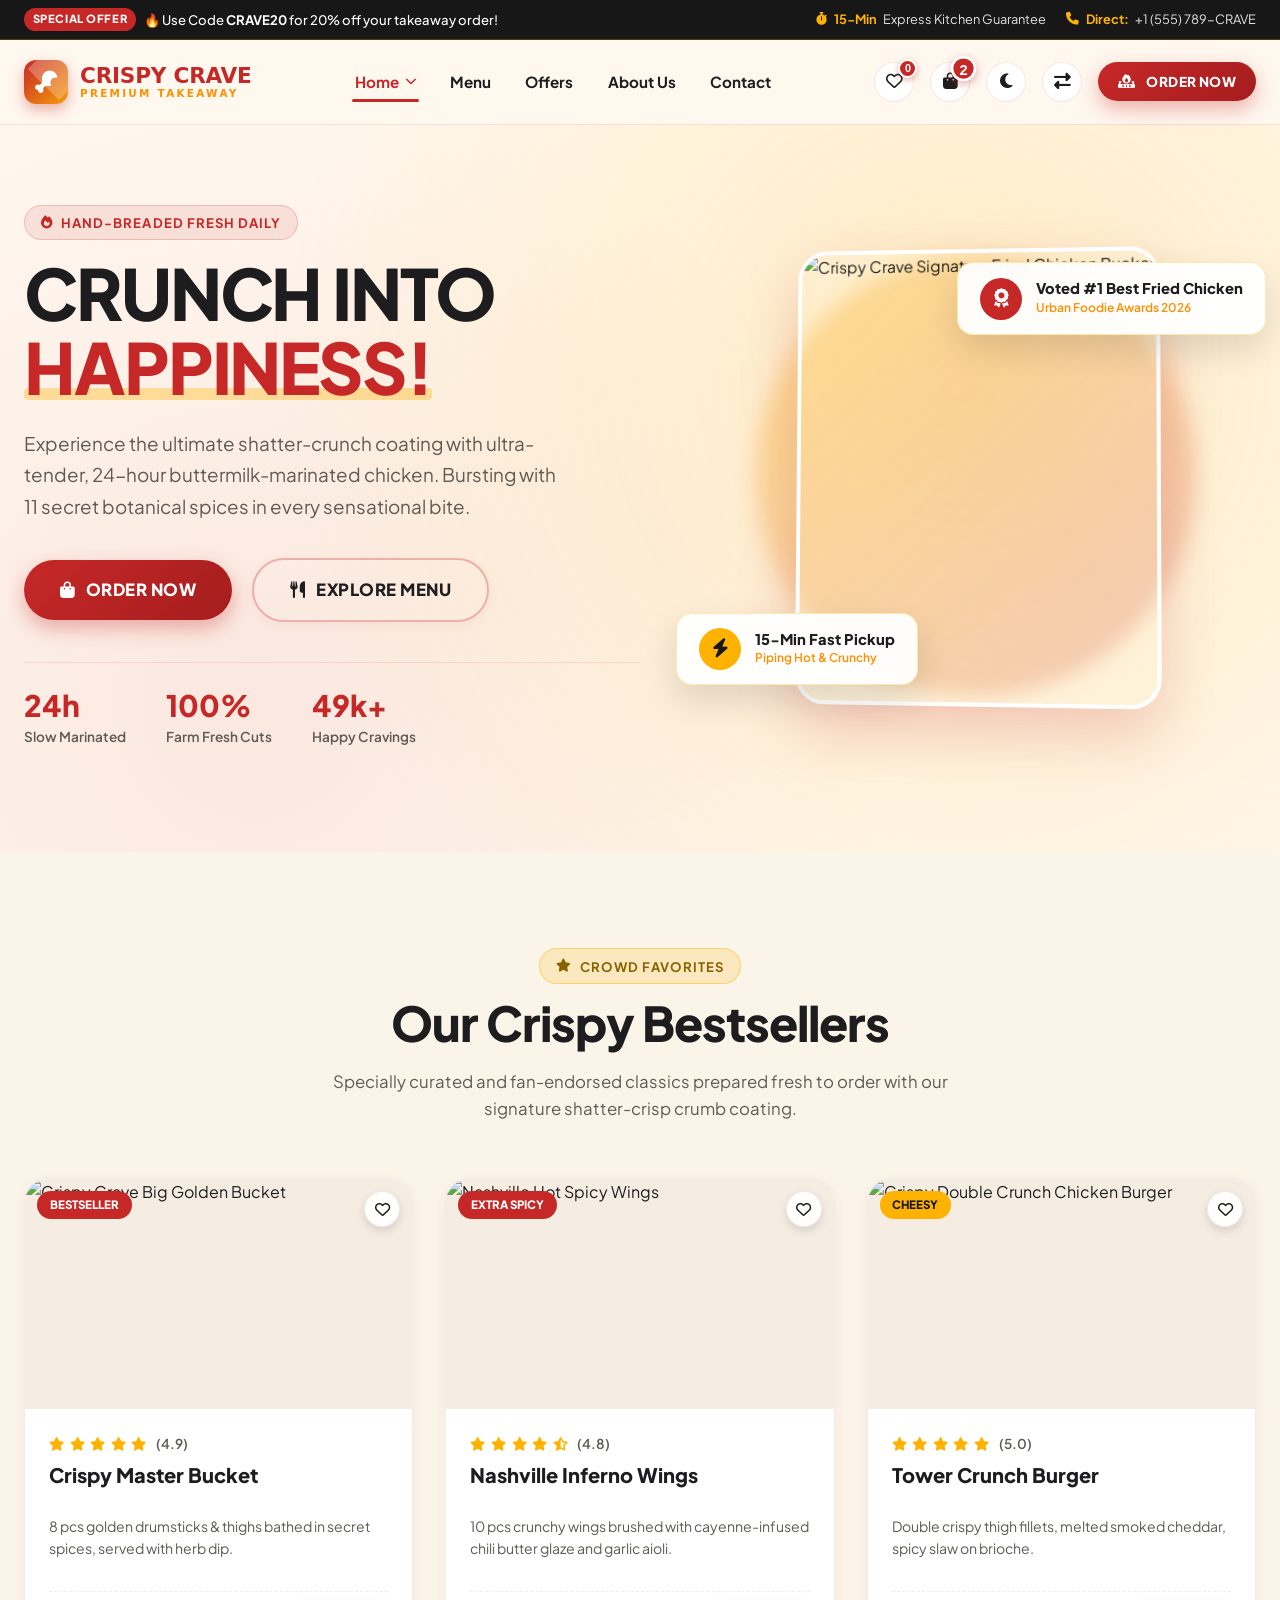
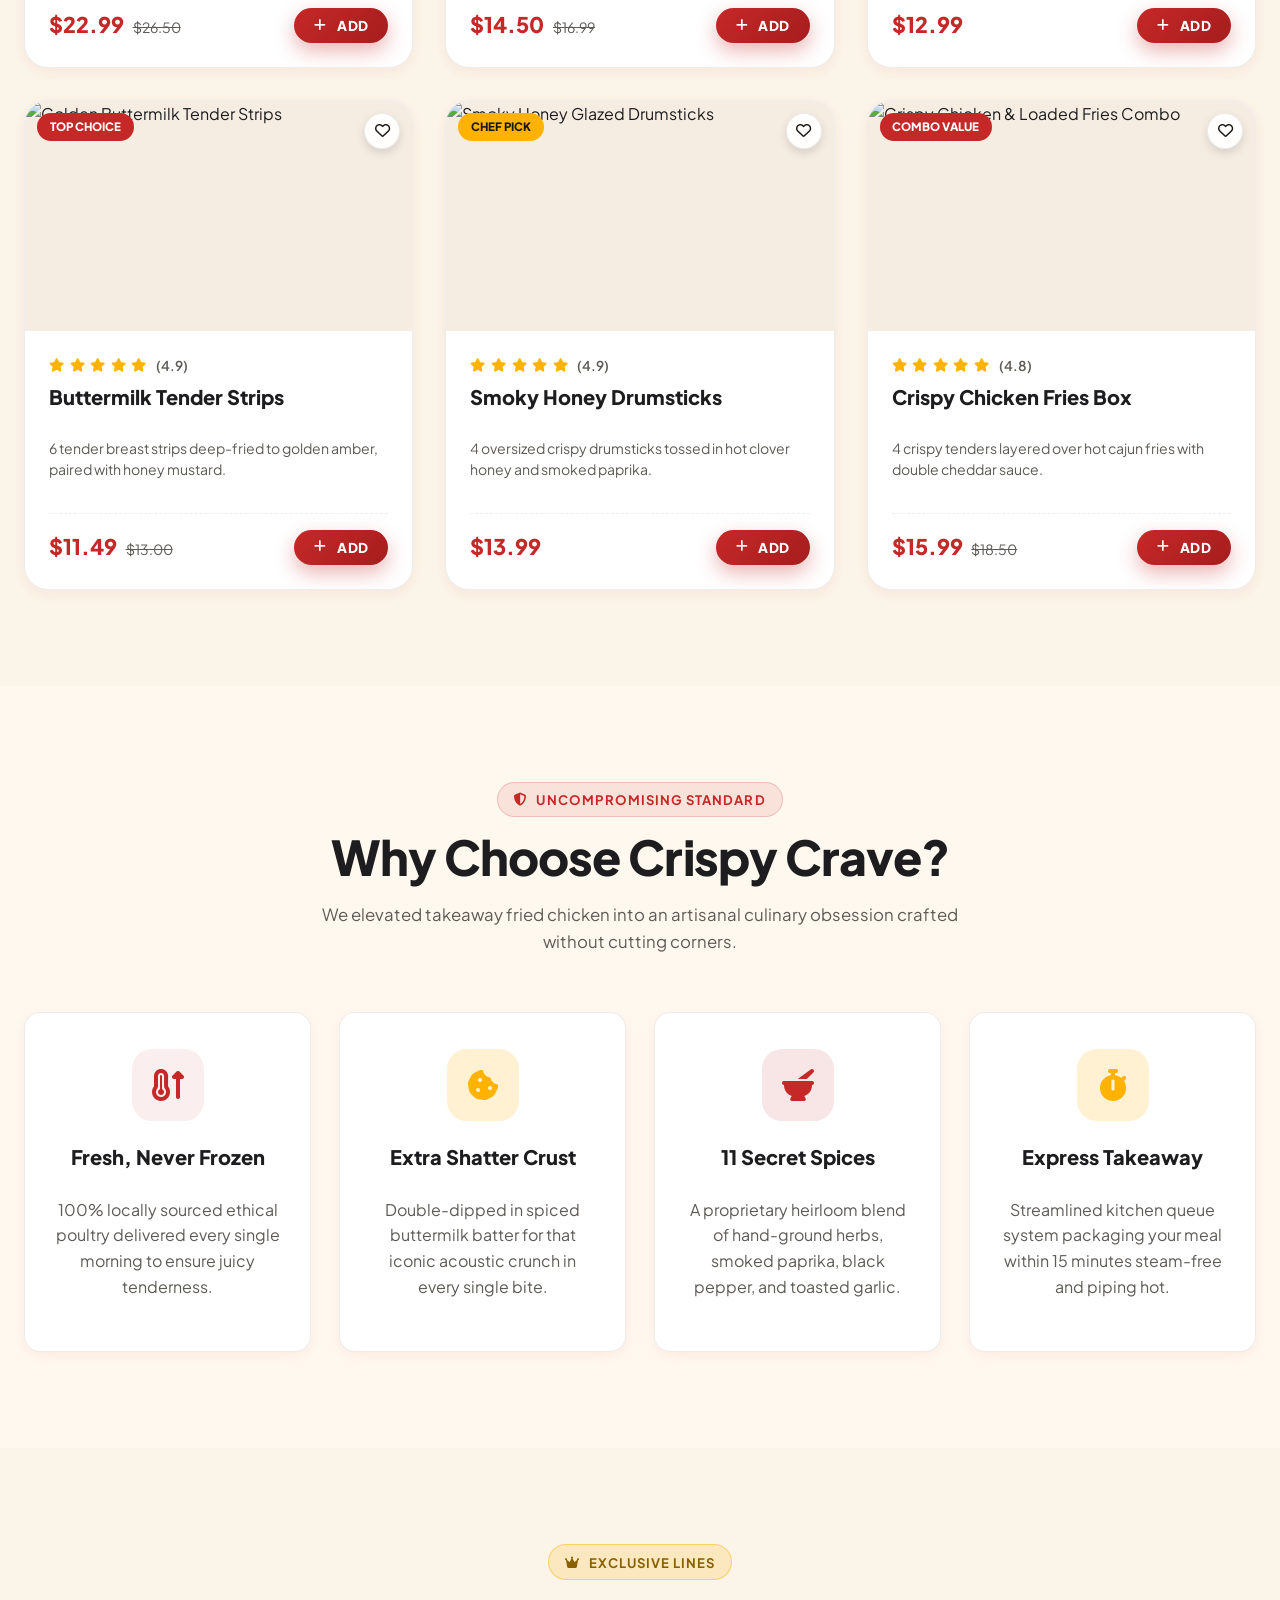
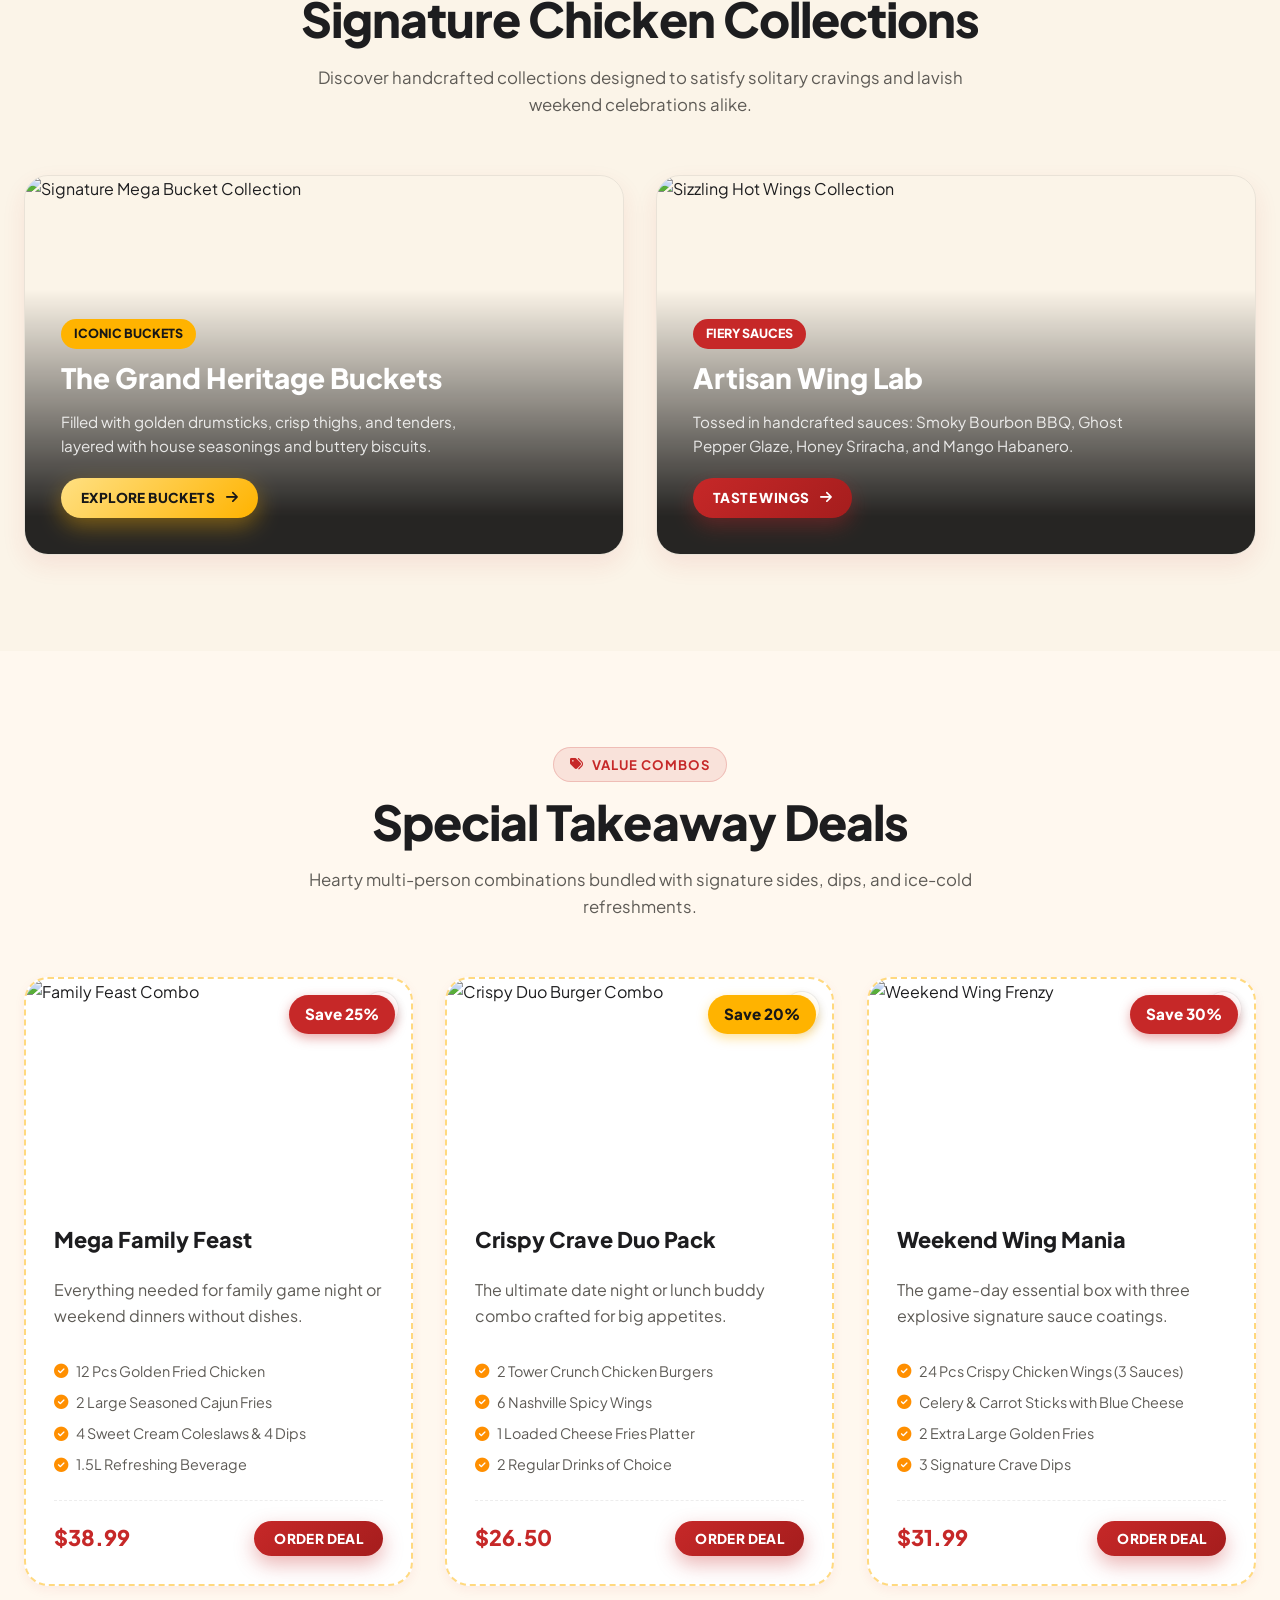
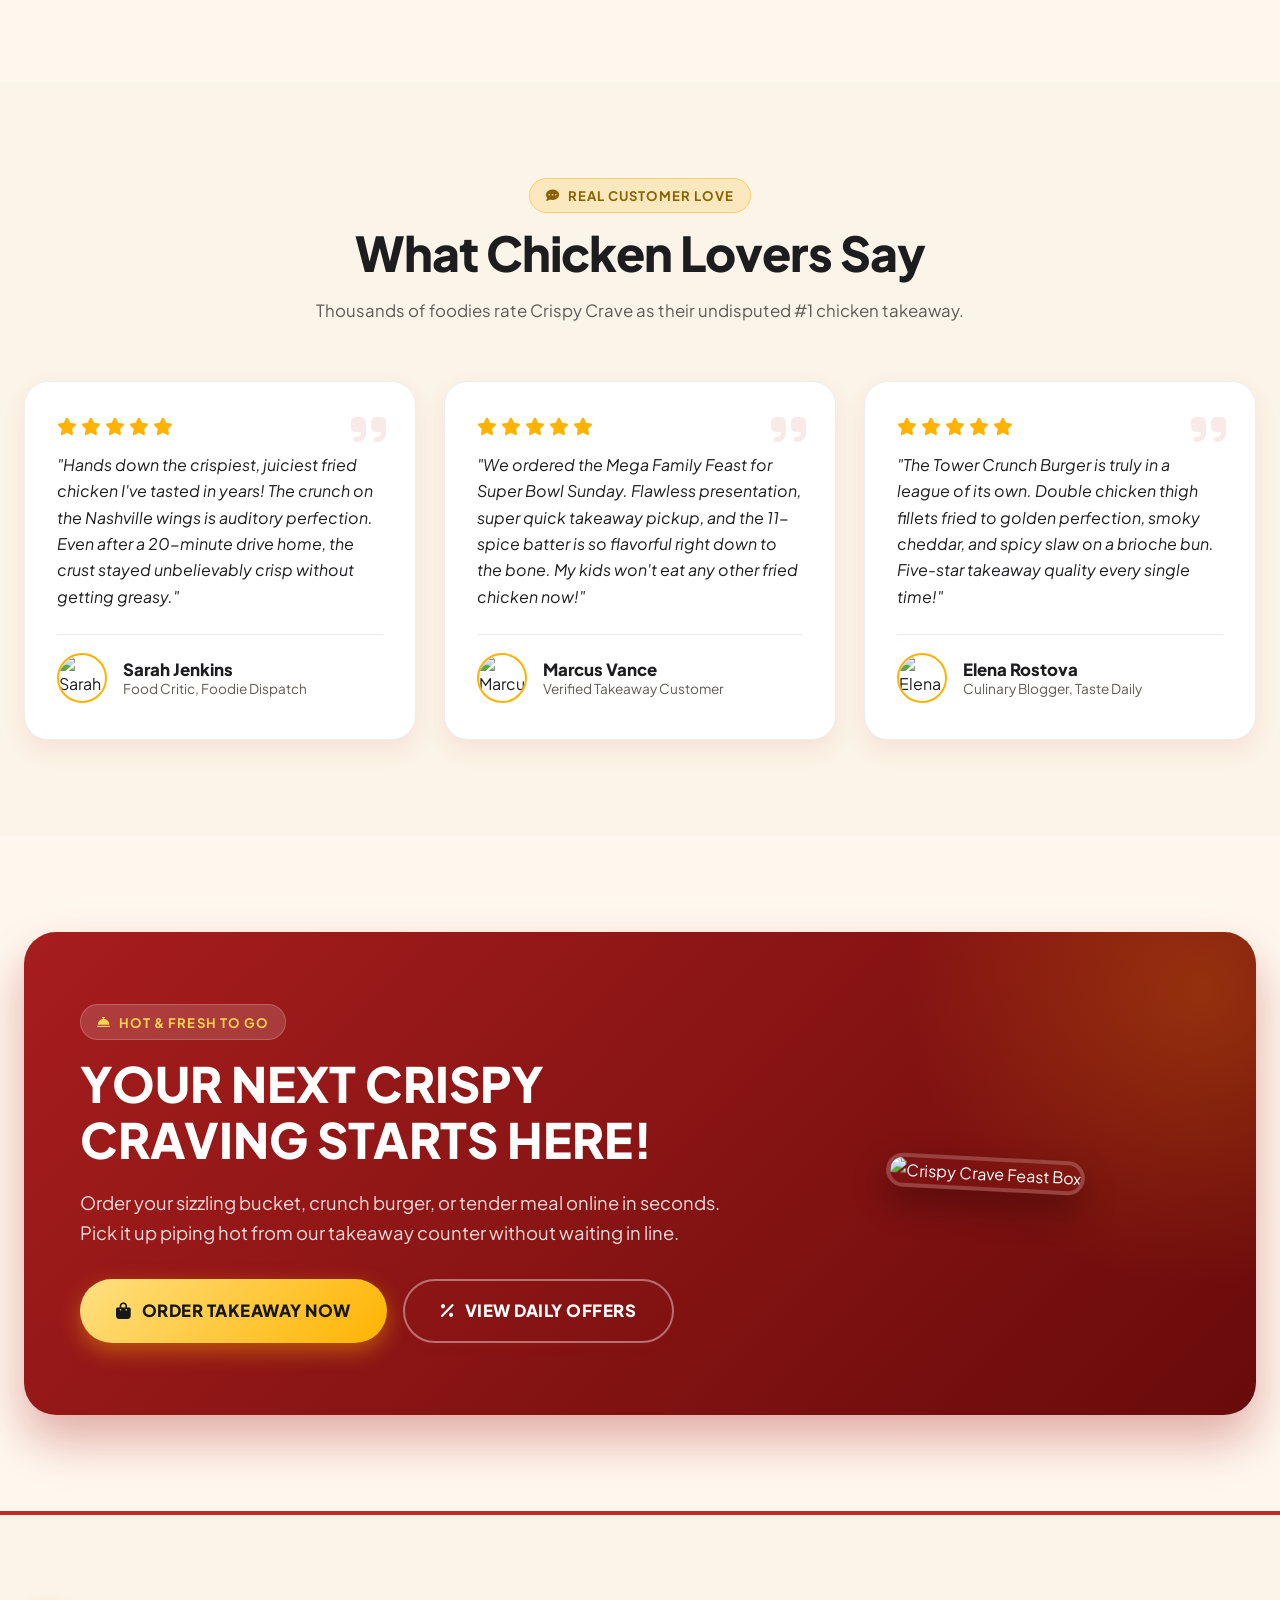
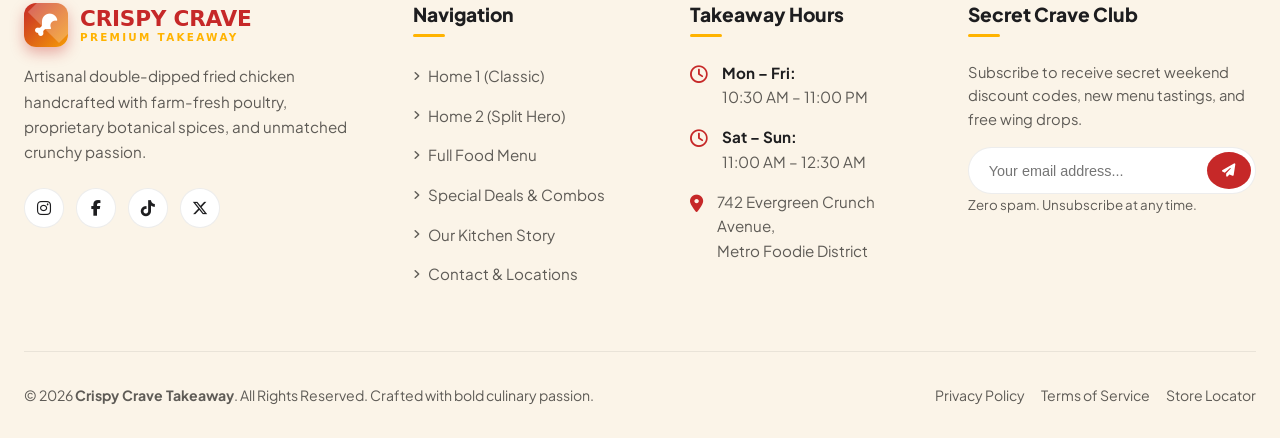
==== commit ae291d7d: "Align final CTA card before footer in home page and responsive views" ====
--- a/index.html
+++ b/index.html
@@ -138,6 +138,9 @@
             <span class="crave-brand-sub">PREMIUM TAKEAWAY</span>
           </div>
         </a>
+        <button type="button" class="crave-drawer-close crave-mobile-close" id="mobileDrawerClose" aria-label="Close Navigation" title="Close Menu">
+          <i class="fa-solid fa-xmark"></i>
+        </button>
       </div>
 
             <!-- Mobile Navigation Actions (Wishlist, Bag, Theme, RTL) -->
@@ -159,11 +162,11 @@
       </div>
       <ul class="crave-mobile-links">
         <li class="crave-mobile-dropdown">
-          <button type="button" class="crave-mobile-link crave-mobile-dropdown-toggle active open" aria-expanded="true">
+          <button type="button" class="crave-mobile-link crave-mobile-dropdown-toggle active" aria-expanded="false">
             <span>Home</span>
             <i class="fa-solid fa-chevron-down fa-xs mobile-chevron"></i>
           </button>
-          <ul class="crave-mobile-sublinks show">
+          <ul class="crave-mobile-sublinks">
             <li><a href="index.html" class="crave-mobile-sublink active"><i class="fa-solid fa-angles-right me-2" style="font-size:0.75rem; color:var(--primary);"></i>Home 1 (Classic Hero)</a></li>
             <li><a href="home-2.html" class="crave-mobile-sublink"><i class="fa-solid fa-angles-right me-2" style="font-size:0.75rem; opacity:0.4;"></i>Home 2 (Split Hero)</a></li>
           </ul>
@@ -716,7 +719,7 @@
       <div class="cc-container">
         <div class="final-cta-banner anim-fade-up">
           <div class="final-cta-grid">
-            <div>
+            <div class="final-cta-content">
               <span class="crave-badge crave-badge-gold mb-3"
                 style="background: rgba(255,255,255,0.15); color: #FFD54F; border-color: rgba(255,255,255,0.2);">
                 <i class="fa-solid fa-bell-concierge"></i> Hot & Fresh To Go
@@ -726,7 +729,7 @@
                 Order your sizzling bucket, crunch burger, or tender meal online in seconds. Pick it up piping hot from
                 our takeaway counter without waiting in line.
               </p>
-              <div class="d-flex gap-3 flex-wrap">
+              <div class="d-flex gap-3 flex-wrap final-cta-buttons">
                 <a href="menu.html" class="btn-crave btn-crave-gold btn-crave-lg">
                   <i class="fa-solid fa-bag-shopping"></i> Order Takeaway Now
                 </a>
--- a/assets/css/style.css
+++ b/assets/css/style.css
@@ -485,8 +485,8 @@
   height: 100vh;
   background: var(--bg-card);
   box-shadow: -10px 0 35px rgba(0, 0, 0, 0.25);
-  z-index: 1001;
-  padding: 6rem 2rem 2.5rem;
+  z-index: 1060;
+  padding: 1.75rem 1.75rem 2.5rem;
   overflow-y: auto;
   transition: right 0.4s cubic-bezier(0.16, 1, 0.3, 1), visibility 0.4s ease;
   display: flex;
@@ -494,6 +494,32 @@
   justify-content: space-between;
   visibility: hidden;
   pointer-events: none;
+}
+
+.crave-mobile-close {
+  display: inline-flex;
+  align-items: center;
+  justify-content: center;
+  width: 40px;
+  height: 40px;
+  border-radius: 50%;
+  background: var(--bg-card-alt);
+  border: 1px solid var(--border-light);
+  color: var(--text-main);
+  font-size: 1.15rem;
+  cursor: pointer;
+  padding: 0;
+  line-height: 1;
+  transition: all var(--transition-fast);
+  flex-shrink: 0;
+}
+
+.crave-mobile-close:hover,
+.crave-mobile-close:focus {
+  color: var(--primary);
+  background: rgba(198, 40, 40, 0.1);
+  border-color: var(--primary);
+  transform: rotate(90deg);
 }
 
 .crave-mobile-drawer.open {
@@ -1354,6 +1380,9 @@
   overflow: hidden;
   color: #FFF;
   box-shadow: 0 25px 50px rgba(167, 29, 29, 0.35);
+  margin: 0 auto;
+  width: 100%;
+  box-sizing: border-box;
 }
 
 .final-cta-banner::before {
@@ -1374,32 +1403,49 @@
   gap: 3rem;
   position: relative;
   z-index: 2;
+  width: 100%;
+  box-sizing: border-box;
+}
+
+.final-cta-content {
+  width: 100%;
+  box-sizing: border-box;
 }
 
 .final-cta-title {
   color: #FFF;
-  font-size: clamp(2.2rem, 4vw, 3.4rem);
+  font-size: clamp(1.8rem, 3.8vw, 3.4rem);
   font-weight: 900;
-  line-height: 1.1;
+  line-height: 1.15;
   margin-bottom: 1.25rem;
+  word-break: break-word;
+  overflow-wrap: break-word;
 }
 
 .final-cta-desc {
   color: rgba(255, 255, 255, 0.85);
   font-size: 1.15rem;
   margin-bottom: 2rem;
+  word-break: break-word;
+  overflow-wrap: break-word;
 }
 
 .final-cta-img-box {
   text-align: center;
+  display: flex;
+  justify-content: center;
+  align-items: center;
+  width: 100%;
 }
 
 .final-cta-img {
   max-width: 100%;
+  height: auto;
   border-radius: 20px;
   box-shadow: 0 15px 35px rgba(0, 0, 0, 0.3);
   transform: rotate(3deg);
   border: 4px solid rgba(255, 255, 255, 0.2);
+  display: block;
 }
 
 /* Menu Final Order CTA Card */
@@ -1944,9 +1990,65 @@
   .hero-s1-grid,
   .hero-split-grid,
   .final-cta-grid {
-    grid-template-columns: 1fr;
-    text-align: center;
-    gap: 3rem;
+    grid-template-columns: 1fr !important;
+    text-align: center !important;
+    gap: 2.5rem !important;
+  }
+
+  .final-cta-content {
+    display: flex !important;
+    flex-direction: column !important;
+    align-items: center !important;
+    text-align: center !important;
+    max-width: 720px !important;
+    margin: 0 auto !important;
+  }
+
+  .final-cta-banner .crave-badge {
+    margin-left: auto !important;
+    margin-right: auto !important;
+  }
+
+  .final-cta-banner .d-flex.gap-3.flex-wrap,
+  .final-cta-buttons {
+    justify-content: center !important;
+  }
+
+  .final-cta-img-box {
+    display: flex !important;
+    justify-content: center !important;
+    width: 100% !important;
+  }
+
+  .final-cta-img {
+    transform: none !important;
+    max-width: min(100%, 460px) !important;
+    margin: 0 auto !important;
+  }
+
+  #order-favourite .anim-curtain-fall {
+    grid-template-columns: 1fr !important;
+    text-align: center !important;
+    gap: 2.5rem !important;
+  }
+  #order-favourite .anim-curtain-fall > div:first-child {
+    display: flex !important;
+    flex-direction: column !important;
+    align-items: center !important;
+    text-align: center !important;
+    max-width: 720px !important;
+    margin: 0 auto !important;
+  }
+  #order-favourite .crave-badge {
+    margin-left: auto !important;
+    margin-right: auto !important;
+  }
+  #order-favourite .d-flex.gap-3.flex-wrap {
+    justify-content: center !important;
+  }
+  #order-favourite img {
+    margin: 0 auto !important;
+    max-width: min(100%, 460px) !important;
   }
   
   .hero-s1-desc {
@@ -2042,7 +2144,22 @@
   }
 
   .final-cta-banner {
-    padding: 3rem 1.75rem;
+    padding: 2.75rem 1.75rem !important;
+    border-radius: 26px !important;
+  }
+
+  .final-cta-title {
+    font-size: clamp(1.5rem, 5vw, 2.2rem) !important;
+  }
+
+  .final-cta-desc {
+    font-size: 1rem !important;
+    margin-bottom: 1.5rem !important;
+  }
+
+  .final-cta-banner .btn-crave-lg {
+    padding: 0.85rem 1.5rem !important;
+    font-size: 0.92rem !important;
   }
 
   .review-card {
@@ -2058,21 +2175,66 @@
   .hero-s1-buttons,
   .hero-split .d-flex.gap-3.flex-wrap,
   .hero-split .d-flex.align-items-center.gap-3.flex-wrap,
-  .final-cta-banner .d-flex.gap-3.flex-wrap {
+  .final-cta-banner .d-flex.gap-3.flex-wrap,
+  .final-cta-buttons {
     display: flex !important;
     flex-direction: column !important;
     align-items: stretch !important;
     width: 100% !important;
-    gap: 0.85rem !important;
+    gap: 0.75rem !important;
   }
 
   .hero-s1-buttons .btn-crave,
   .hero-split .d-flex.gap-3.flex-wrap .btn-crave,
   .hero-split .d-flex.align-items-center.gap-3.flex-wrap .btn-crave,
-  .final-cta-banner .d-flex.gap-3.flex-wrap .btn-crave {
+  .final-cta-banner .d-flex.gap-3.flex-wrap .btn-crave,
+  .final-cta-buttons .btn-crave {
     width: 100% !important;
+    max-width: 100% !important;
     justify-content: center !important;
     text-align: center !important;
+    padding: 0.85rem 1rem !important;
+    font-size: 0.88rem !important;
+    white-space: normal !important;
+    box-sizing: border-box !important;
+  }
+
+  .final-cta-banner {
+    padding: 2rem 1.15rem !important;
+    border-radius: 20px !important;
+  }
+
+  .final-cta-title {
+    font-size: clamp(1.35rem, 6vw, 1.75rem) !important;
+    line-height: 1.2 !important;
+  }
+
+  .final-cta-desc {
+    font-size: 0.92rem !important;
+    margin-bottom: 1.25rem !important;
+  }
+
+  .final-cta-img {
+    max-width: 100% !important;
+    border-radius: 16px !important;
+  }
+
+  #order-favourite .d-flex.gap-3.flex-wrap {
+    display: flex !important;
+    flex-direction: column !important;
+    align-items: stretch !important;
+    width: 100% !important;
+    gap: 0.75rem !important;
+  }
+  #order-favourite .d-flex.gap-3.flex-wrap .btn-crave {
+    width: 100% !important;
+    max-width: 100% !important;
+    padding: 0.85rem 1rem !important;
+    font-size: 0.88rem !important;
+    justify-content: center !important;
+    text-align: center !important;
+    white-space: normal !important;
+    box-sizing: border-box !important;
   }
 
   .floating-badge {
--- a/assets/css/dark-mode.css
+++ b/assets/css/dark-mode.css
@@ -196,3 +196,16 @@
 [data-theme="dark"] .crave-mobile-sublink.active {
   background: rgba(255, 179, 0, 0.12);
 }
+
+[data-theme="dark"] .crave-mobile-close {
+  background: #252525;
+  border-color: #383838;
+  color: #fff;
+}
+
+[data-theme="dark"] .crave-mobile-close:hover,
+[data-theme="dark"] .crave-mobile-close:focus {
+  background: rgba(255, 179, 0, 0.15);
+  border-color: var(--accent);
+  color: var(--accent);
+}
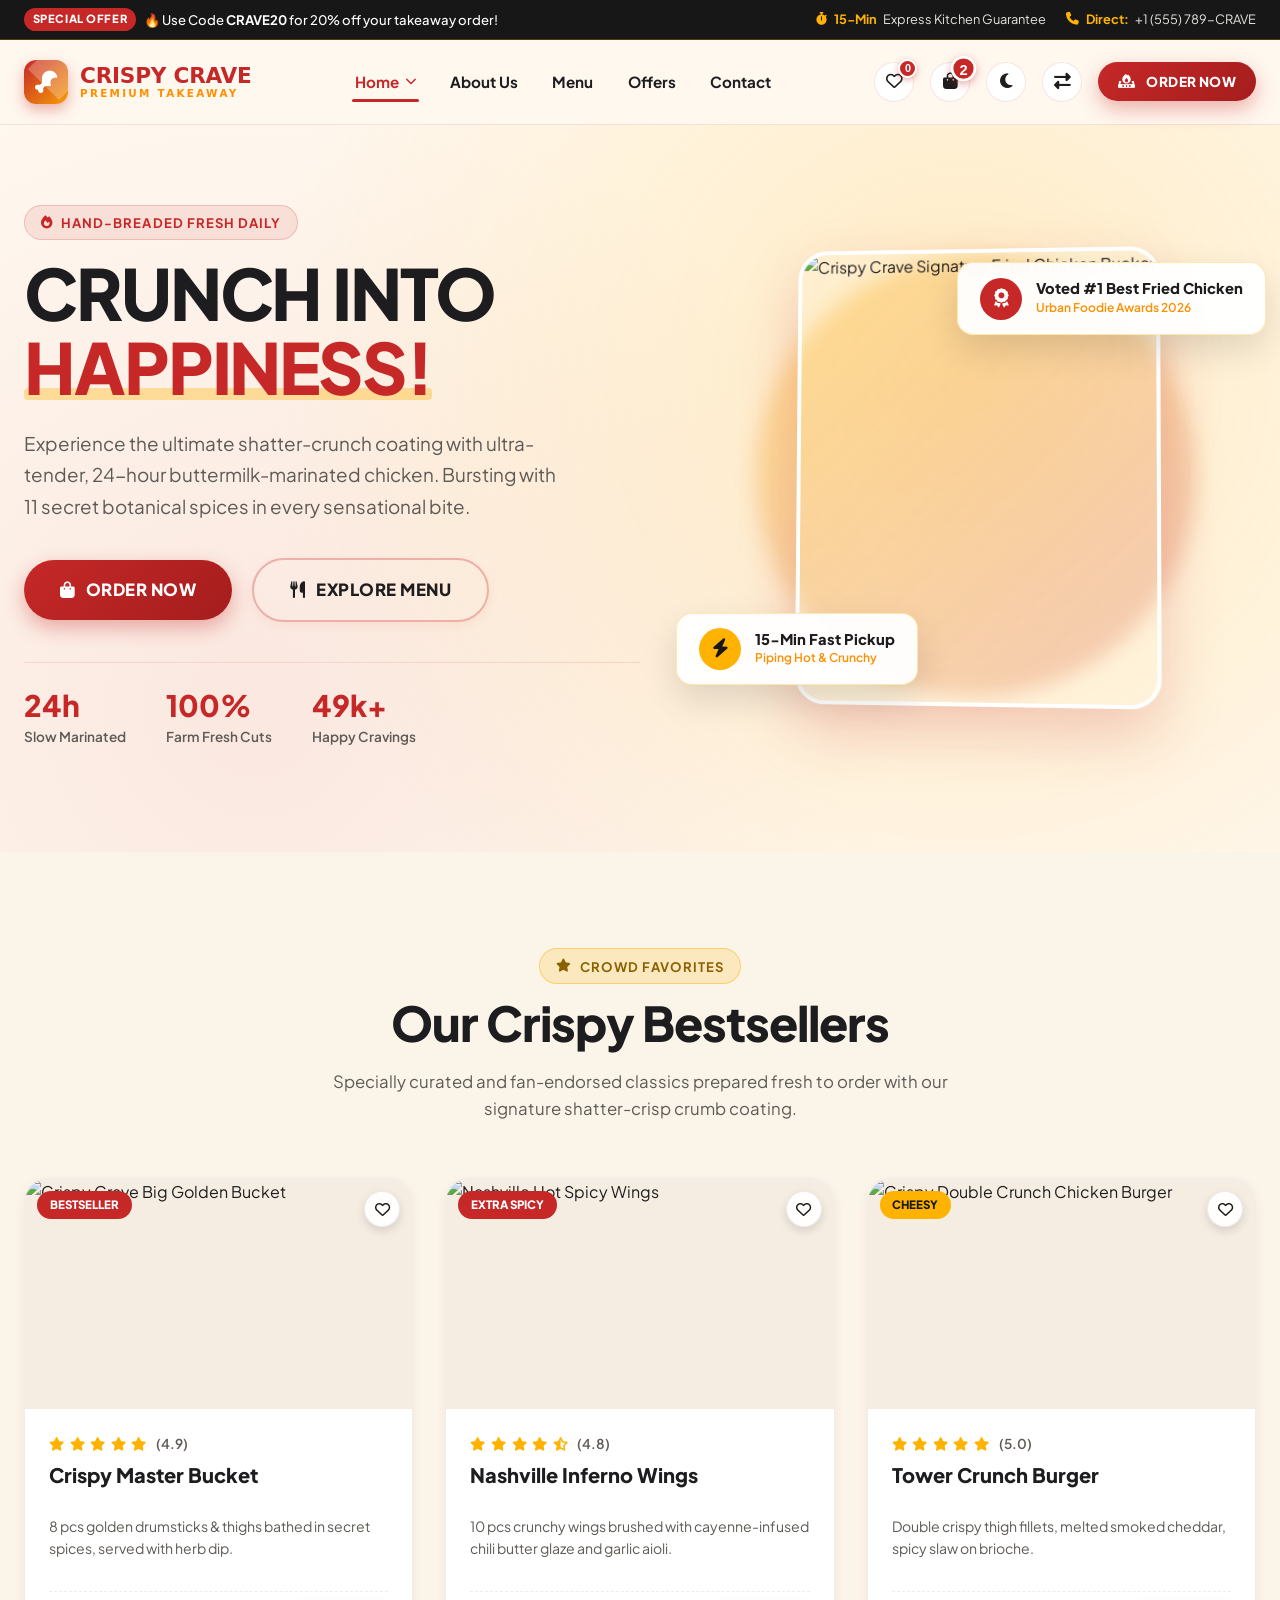
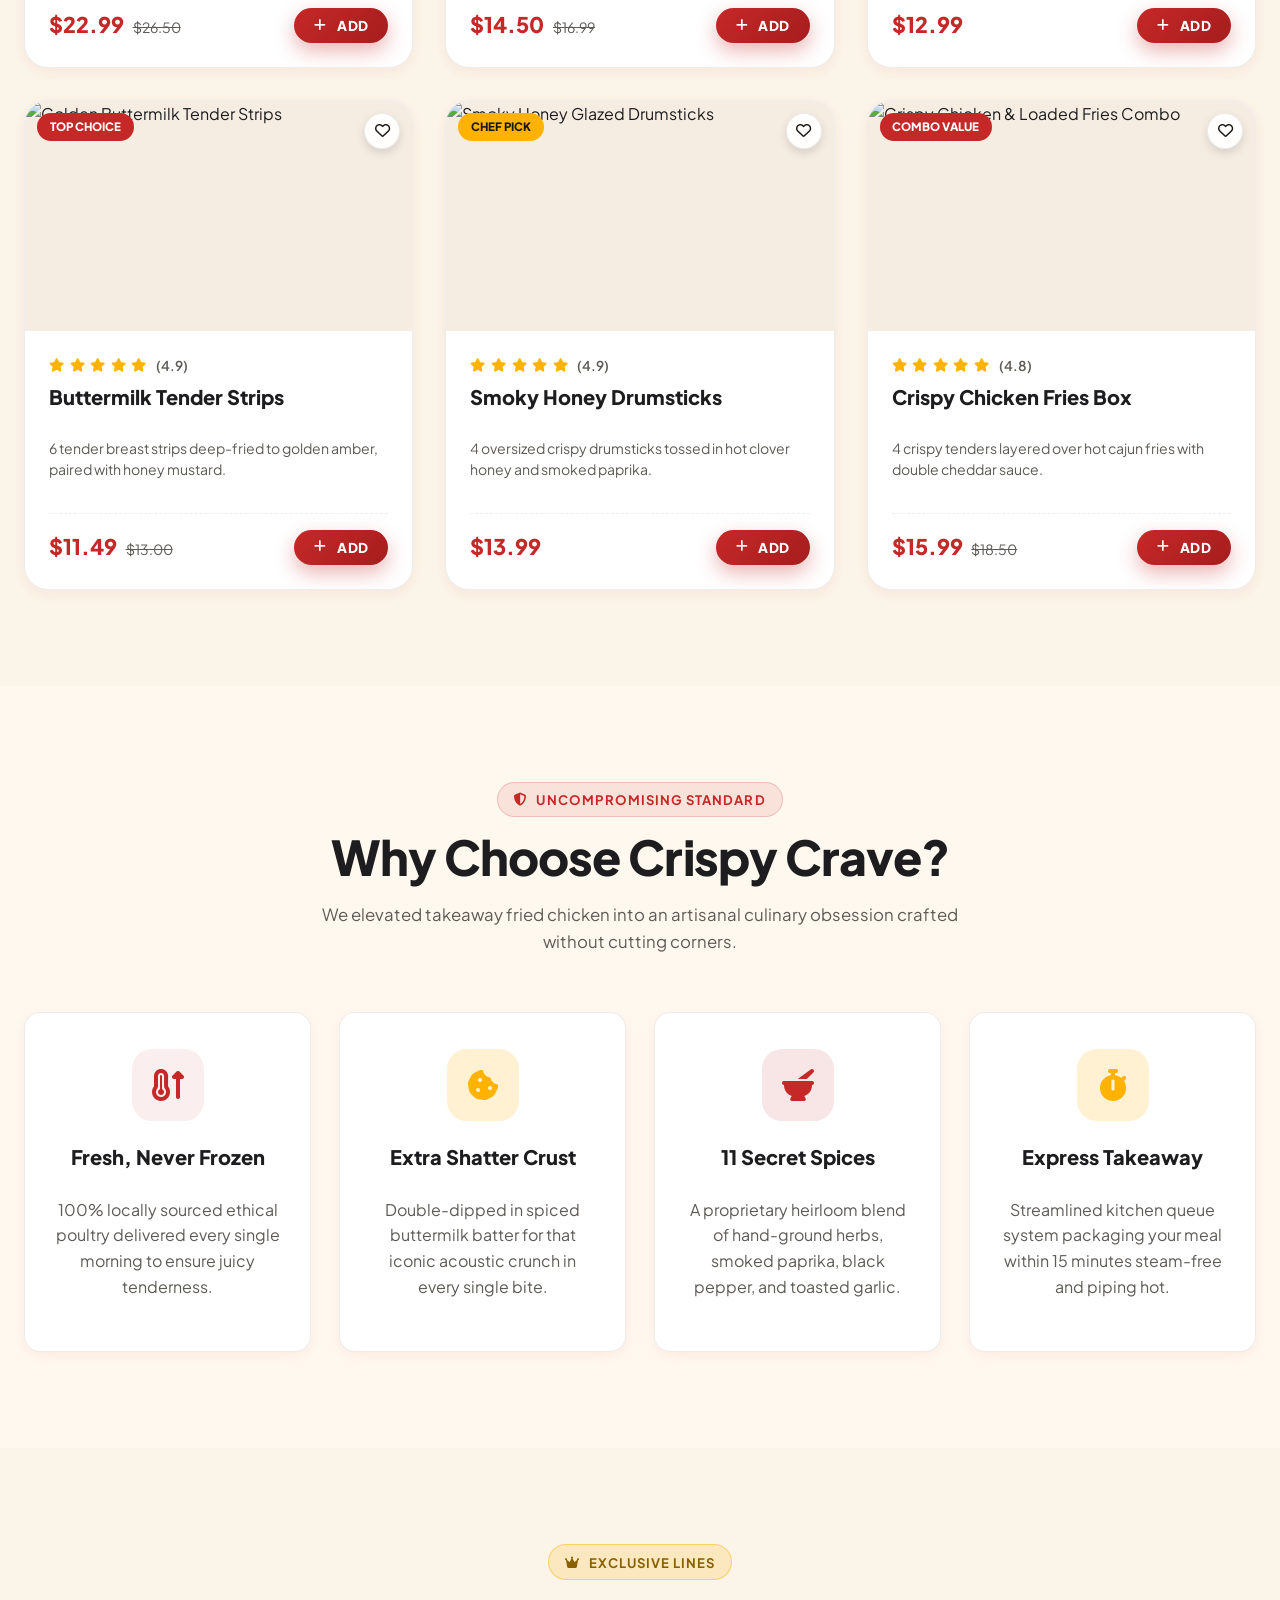
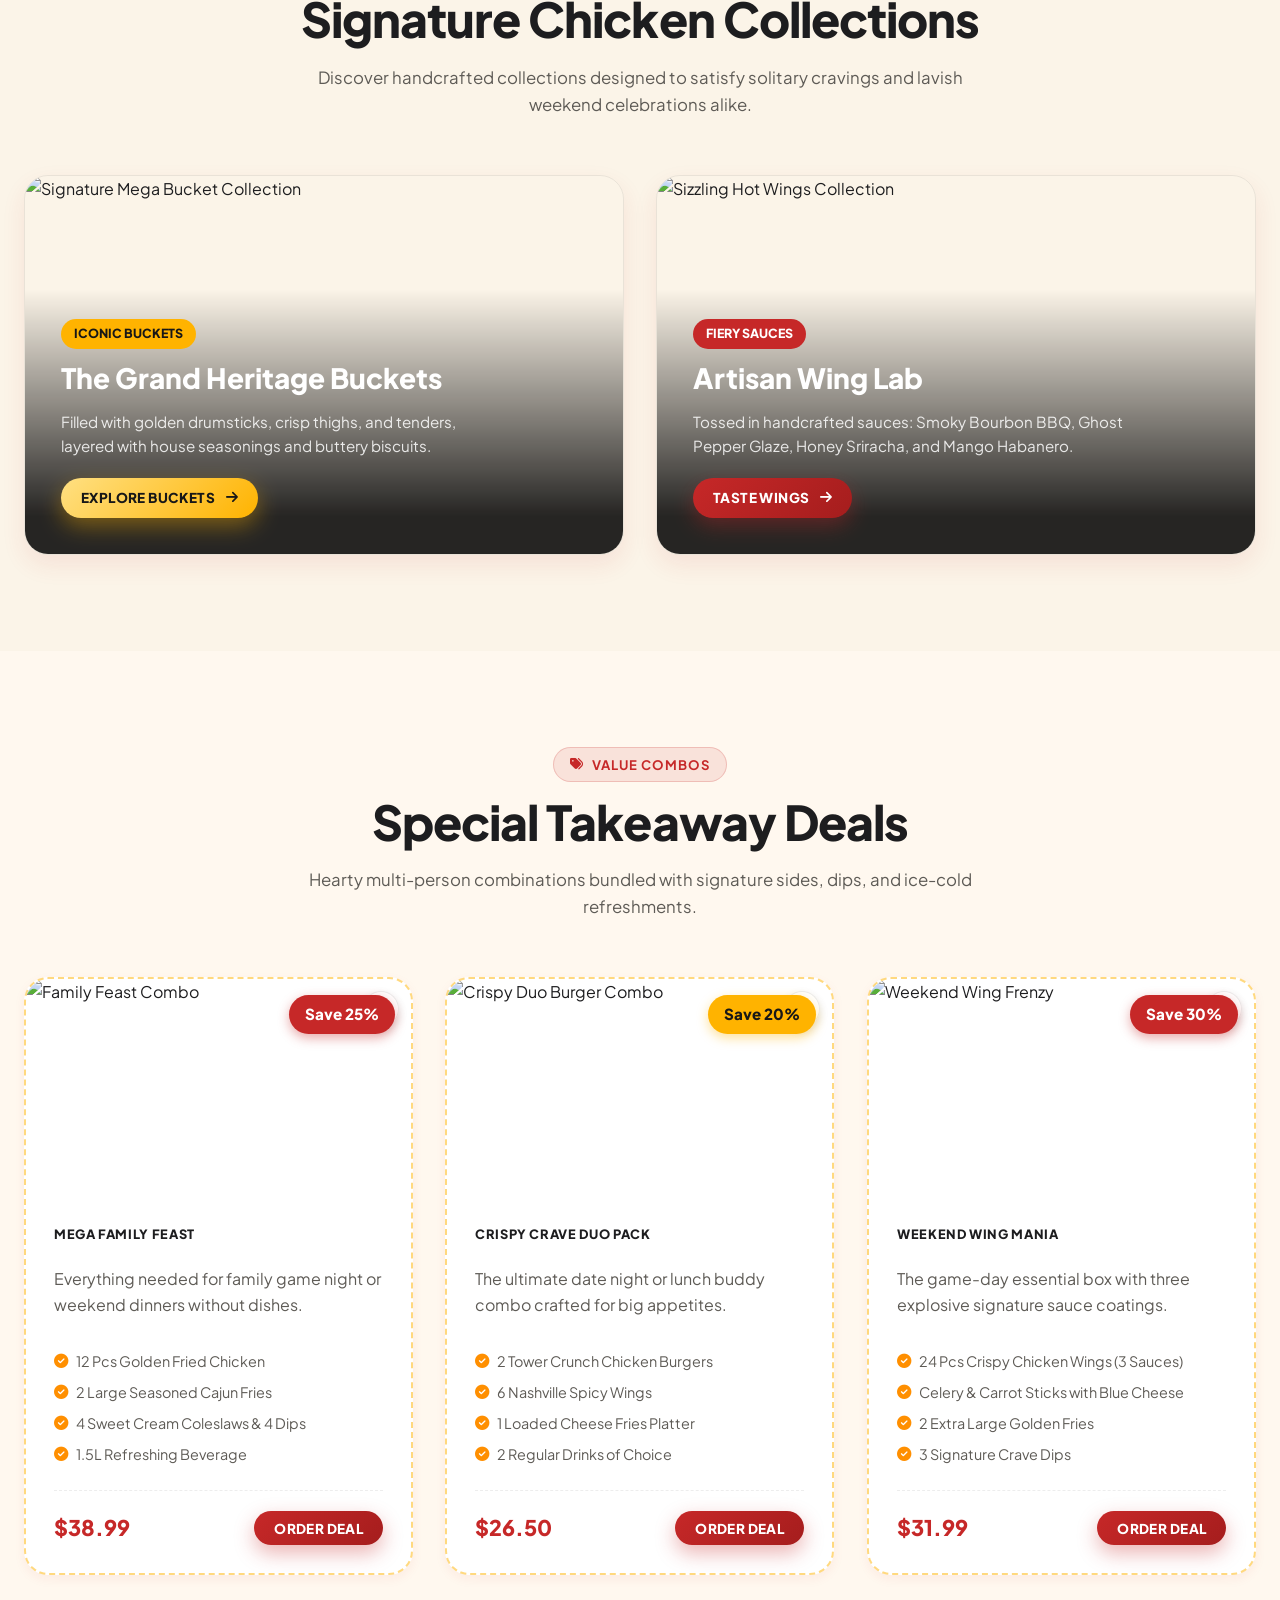
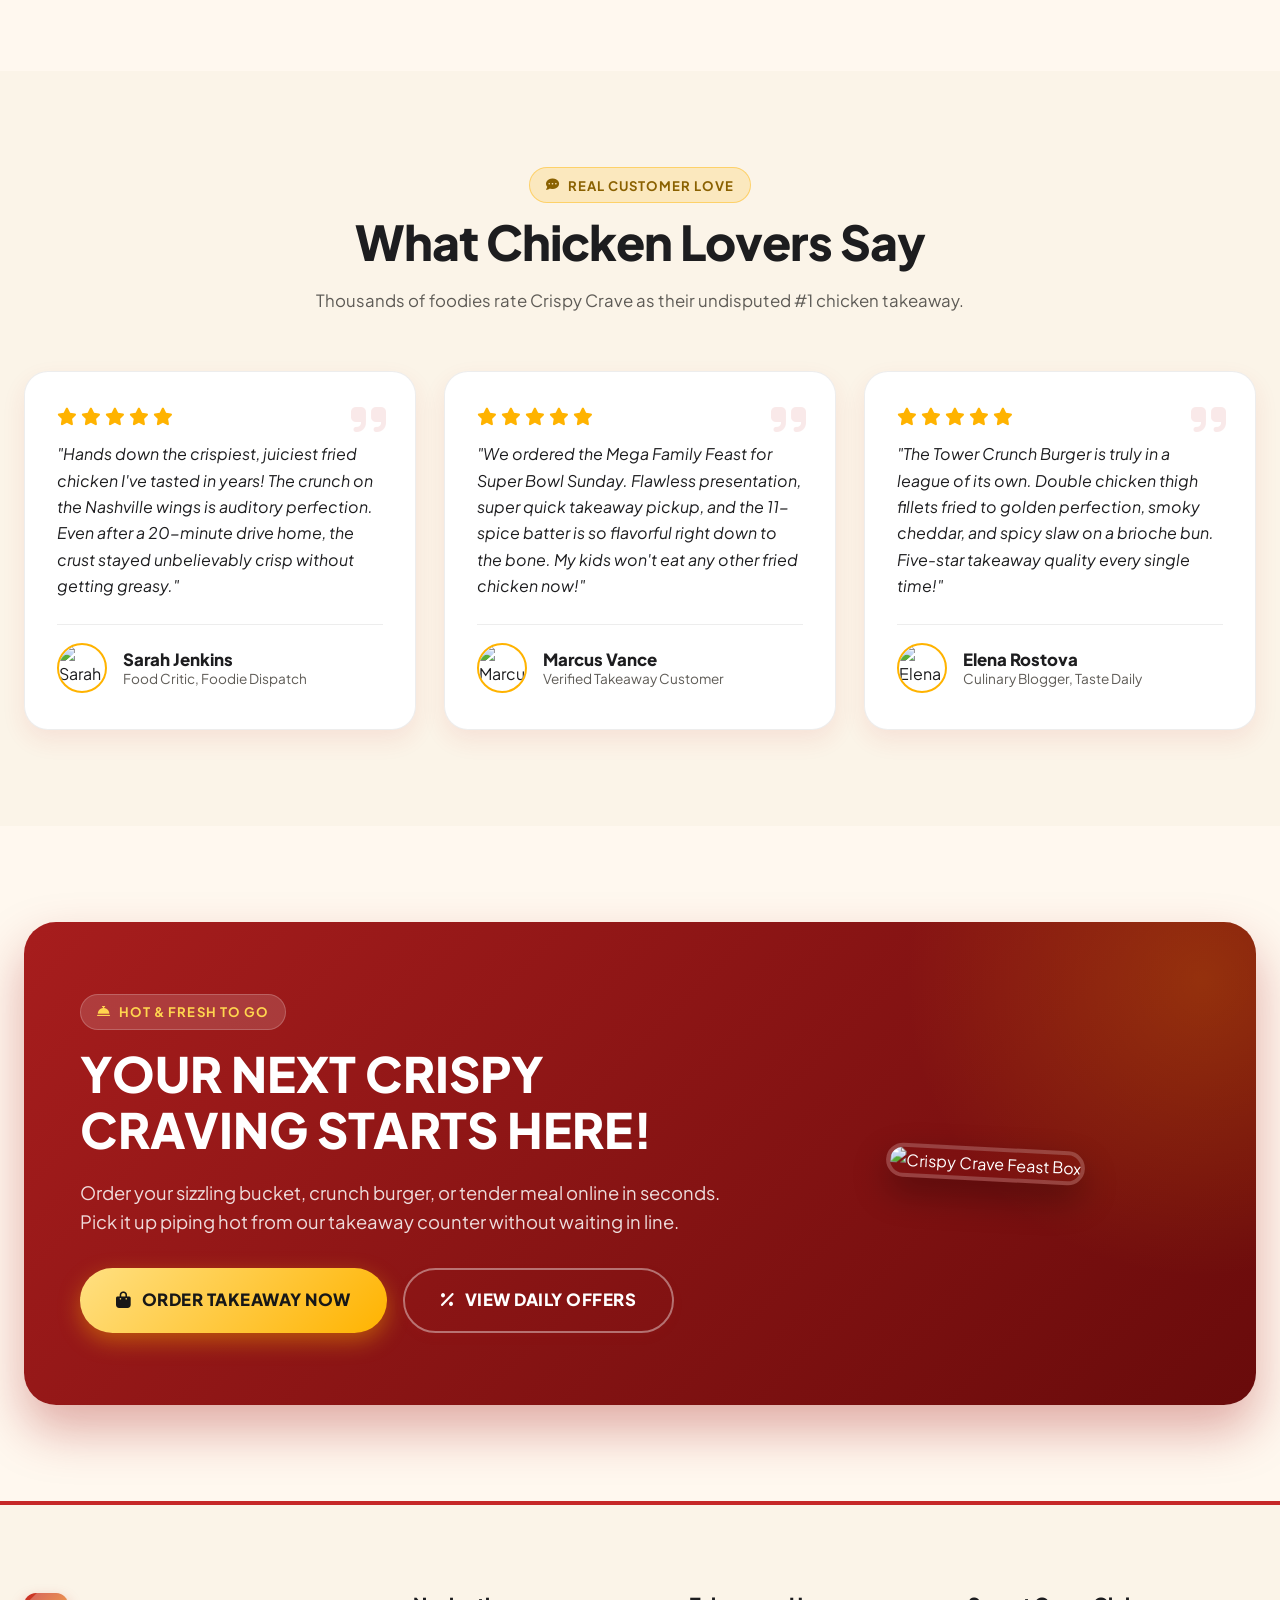
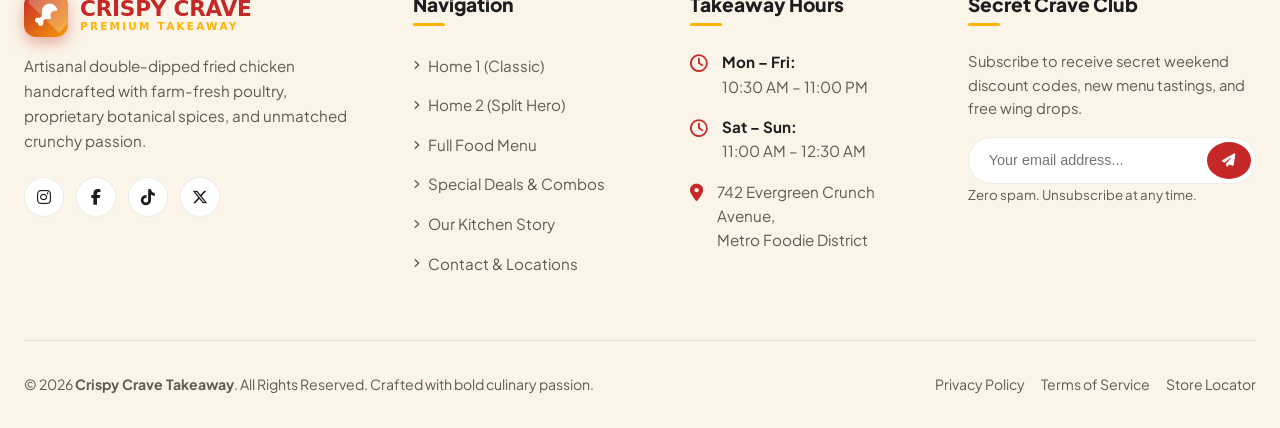
==== commit 4867ac6c: "Position About Us navigation link immediately after Home in desktop header and mobile drawer across " ====
--- a/index.html
+++ b/index.html
@@ -77,9 +77,9 @@
               </li>
             </ul>
           </li>
+          <li class="crave-nav-item"><a href="about.html" class="crave-nav-link">About Us</a></li>
           <li class="crave-nav-item"><a href="menu.html" class="crave-nav-link">Menu</a></li>
           <li class="crave-nav-item"><a href="offers.html" class="crave-nav-link">Offers</a></li>
-          <li class="crave-nav-item"><a href="about.html" class="crave-nav-link">About Us</a></li>
           <li class="crave-nav-item"><a href="contact.html" class="crave-nav-link">Contact</a></li>
         </ul>
       </nav>
@@ -171,10 +171,10 @@
             <li><a href="home-2.html" class="crave-mobile-sublink"><i class="fa-solid fa-angles-right me-2" style="font-size:0.75rem; opacity:0.4;"></i>Home 2 (Split Hero)</a></li>
           </ul>
         </li>
-        <li><a href="menu.html" class="crave-mobile-link">Menu</a></li>
-        <li><a href="offers.html" class="crave-mobile-link">Offers</a></li>
         <li><a href="about.html" class="crave-mobile-link">About Us</a></li>
-        <li><a href="contact.html" class="crave-mobile-link">Contact</a></li>
+          <li><a href="menu.html" class="crave-mobile-link">Menu</a></li>
+          <li><a href="offers.html" class="crave-mobile-link">Offers</a></li>
+          <li><a href="contact.html" class="crave-mobile-link">Contact</a></li>
       </ul>
     </div>
 
--- a/assets/css/style.css
+++ b/assets/css/style.css
@@ -1451,6 +1451,7 @@
 /* Menu Final Order CTA Card */
 .menu-order-card {
   max-width: 680px;
+  width: 100%;
   margin: 4.5rem auto 1rem;
   background: var(--bg-card);
   border: 1px solid var(--border-light);
@@ -1460,6 +1461,7 @@
   box-shadow: var(--shadow-md);
   position: relative;
   overflow: hidden;
+  box-sizing: border-box;
   transition: var(--transition-bounce);
 }
 
@@ -1471,11 +1473,14 @@
 
 .menu-order-card-title {
   font-family: var(--font-heading);
-  font-size: 1.5rem;
+  font-size: clamp(1.35rem, 3.5vw, 1.7rem);
   font-weight: 800;
   color: var(--text-main);
-  margin-bottom: 0.5rem;
+  margin-bottom: 0.65rem;
   text-align: center;
+  word-break: break-word;
+  overflow-wrap: break-word;
+  line-height: 1.25;
 }
 
 .menu-order-card-desc {
@@ -1485,6 +1490,8 @@
   margin: 0 auto 1.75rem;
   text-align: center;
   line-height: 1.6;
+  word-break: break-word;
+  overflow-wrap: break-word;
 }
 
 .menu-order-card .btn-crave {
@@ -1493,6 +1500,8 @@
   justify-content: center;
   gap: 0.65rem;
   margin: 0 auto;
+  max-width: 100%;
+  box-sizing: border-box;
 }
 
 /* FOOTER */
@@ -1714,15 +1723,297 @@
 
 /* HOME 2 UNIQUE SECTIONS */
 .hero-split {
-  padding: 4rem 0 6rem;
-  background: linear-gradient(105deg, var(--bg-main) 50%, var(--bg-subtle) 50%);
+  padding: 5rem 0 6.5rem;
+  background: radial-gradient(circle at 82% 38%, rgba(255, 179, 0, 0.16) 0%, transparent 60%),
+              linear-gradient(135deg, var(--bg-main) 0%, var(--bg-subtle) 100%);
+  position: relative;
+  overflow: hidden;
 }
 
 .hero-split-grid {
   display: grid;
-  grid-template-columns: 1fr 1fr;
-  align-items: center;
-  gap: 4rem;
+  grid-template-columns: 1.15fr 0.85fr;
+  align-items: center;
+  gap: 3.5rem;
+  position: relative;
+  z-index: 2;
+}
+
+.hero-split-title {
+  font-size: clamp(2.6rem, 4.8vw, 4.1rem);
+  font-weight: 900;
+  line-height: 1.08;
+  letter-spacing: -0.03em;
+  margin-bottom: 1.25rem;
+  color: var(--text-main);
+}
+
+.hero-split-desc {
+  font-size: 1.12rem;
+  color: var(--text-muted);
+  line-height: 1.6;
+  margin-bottom: 1.75rem;
+  max-width: 520px;
+}
+
+/* Flavor Chips Selector */
+.hero-flavor-tags {
+  margin-bottom: 1.85rem;
+}
+
+.hero-flavor-label {
+  display: block;
+  font-family: var(--font-heading);
+  font-size: 0.82rem;
+  font-weight: 800;
+  text-transform: uppercase;
+  letter-spacing: 0.08em;
+  color: var(--text-muted);
+  margin-bottom: 0.65rem;
+}
+
+.hero-flavor-chips {
+  display: flex;
+  align-items: center;
+  gap: 0.65rem;
+  flex-wrap: wrap;
+}
+
+.flavor-chip {
+  display: inline-flex;
+  align-items: center;
+  gap: 0.45rem;
+  font-family: var(--font-heading);
+  font-size: 0.88rem;
+  font-weight: 700;
+  padding: 0.45rem 1rem;
+  border-radius: var(--radius-pill);
+  background: var(--bg-card);
+  border: 1px solid var(--border-light);
+  color: var(--text-main);
+  cursor: pointer;
+  transition: all var(--transition-fast);
+  box-shadow: 0 2px 6px rgba(0, 0, 0, 0.04);
+}
+
+.flavor-chip:hover {
+  border-color: var(--primary);
+  color: var(--primary);
+  transform: translateY(-2px);
+}
+
+.flavor-chip.active {
+  background: var(--primary);
+  border-color: var(--primary);
+  color: #FFF;
+  box-shadow: 0 4px 12px rgba(198, 40, 40, 0.3);
+}
+
+.flavor-chip.active i {
+  color: #FFF !important;
+}
+
+/* Social Proof Reviewers */
+.hero-social-proof {
+  display: flex;
+  align-items: center;
+  gap: 1.15rem;
+  padding-top: 1.5rem;
+  border-top: 1px solid var(--border-light);
+  margin-top: 1.75rem;
+}
+
+.hero-avatar-group {
+  display: flex;
+  align-items: center;
+}
+
+.hero-avatar {
+  width: 38px;
+  height: 38px;
+  border-radius: 50%;
+  border: 2.5px solid var(--bg-card);
+  object-fit: cover;
+  margin-left: -10px;
+  box-shadow: 0 2px 6px rgba(0, 0, 0, 0.15);
+}
+
+.hero-avatar:first-child {
+  margin-left: 0;
+}
+
+.hero-proof-text {
+  font-size: 0.88rem;
+  line-height: 1.3;
+}
+
+.hero-stars {
+  font-size: 0.82rem;
+  display: flex;
+  align-items: center;
+  gap: 0.2rem;
+}
+
+.hero-proof-sub {
+  color: var(--text-muted);
+  font-size: 0.82rem;
+  font-weight: 600;
+}
+
+/* Right Column: Layered Visual Canvas */
+.hero-split-canvas {
+  position: relative;
+  width: 100%;
+  max-width: 520px;
+  margin: 0 auto;
+}
+
+.hero-split-main-card {
+  position: relative;
+  border-radius: 30px;
+  overflow: hidden;
+  box-shadow: 0 25px 60px rgba(0, 0, 0, 0.2);
+  border: 4px solid var(--bg-card);
+  background: var(--bg-card);
+  transition: transform 0.4s ease, box-shadow 0.4s ease;
+}
+
+.hero-split-main-card:hover {
+  transform: translateY(-6px);
+  box-shadow: 0 32px 70px rgba(0, 0, 0, 0.26);
+}
+
+.hero-split-img {
+  width: 100%;
+  height: 480px;
+  object-fit: cover;
+  display: block;
+  transition: transform 0.6s ease;
+}
+
+.hero-split-main-card:hover .hero-split-img {
+  transform: scale(1.04);
+}
+
+/* Floating Badges for Home 2 */
+.hero-split-badge-deal {
+  position: absolute;
+  top: -18px;
+  right: -15px;
+  background: linear-gradient(135deg, #C62828 0%, #8E1C1C 100%);
+  color: #FFF;
+  padding: 0.75rem 1.25rem;
+  border-radius: var(--radius-md);
+  box-shadow: 0 12px 28px rgba(198, 40, 40, 0.38);
+  display: flex;
+  align-items: center;
+  gap: 0.75rem;
+  z-index: 3;
+  border: 2px solid rgba(255, 255, 255, 0.3);
+  animation: floatSway 5s ease-in-out infinite alternate;
+}
+
+.deal-icon-fire {
+  width: 36px;
+  height: 36px;
+  border-radius: 50%;
+  background: rgba(255, 255, 255, 0.2);
+  display: flex;
+  align-items: center;
+  justify-content: center;
+  font-size: 1.1rem;
+  color: #FFD54F;
+}
+
+.deal-title {
+  font-family: var(--font-heading);
+  font-size: 0.8rem;
+  font-weight: 800;
+  letter-spacing: 0.05em;
+  text-transform: uppercase;
+}
+
+.deal-code {
+  font-size: 0.75rem;
+  color: rgba(255, 255, 255, 0.88);
+}
+
+.hero-split-badge-timer {
+  position: absolute;
+  bottom: -15px;
+  left: -15px;
+  background: var(--bg-card);
+  color: var(--text-main);
+  padding: 0.85rem 1.25rem;
+  border-radius: var(--radius-md);
+  box-shadow: 0 16px 36px rgba(0, 0, 0, 0.18);
+  display: flex;
+  align-items: center;
+  gap: 0.85rem;
+  z-index: 3;
+  border: 1px solid var(--border-light);
+  animation: floatSway 6s ease-in-out infinite alternate-reverse;
+}
+
+.timer-icon-circle {
+  width: 38px;
+  height: 38px;
+  border-radius: 50%;
+  background: rgba(255, 179, 0, 0.18);
+  color: #D98200;
+  display: flex;
+  align-items: center;
+  justify-content: center;
+  font-size: 1.1rem;
+}
+
+.timer-title {
+  font-family: var(--font-heading);
+  font-size: 0.88rem;
+  font-weight: 800;
+}
+
+.timer-desc {
+  font-size: 0.78rem;
+  color: var(--text-muted);
+  display: flex;
+  align-items: center;
+  gap: 0.4rem;
+}
+
+.pulse-indicator {
+  display: inline-block;
+  width: 8px;
+  height: 8px;
+  border-radius: 50%;
+  background: #2E7D32;
+  box-shadow: 0 0 0 0 rgba(46, 125, 50, 0.7);
+  animation: pulseDot 2s infinite;
+}
+
+@keyframes pulseDot {
+  0% { box-shadow: 0 0 0 0 rgba(46, 125, 50, 0.7); }
+  70% { box-shadow: 0 0 0 8px rgba(46, 125, 50, 0); }
+  100% { box-shadow: 0 0 0 0 rgba(46, 125, 50, 0); }
+}
+
+.hero-split-badge-seal {
+  position: absolute;
+  bottom: 25px;
+  right: 25px;
+  background: rgba(23, 23, 23, 0.85);
+  backdrop-filter: blur(8px);
+  -webkit-backdrop-filter: blur(8px);
+  color: #FFF;
+  font-family: var(--font-heading);
+  font-size: 0.82rem;
+  font-weight: 800;
+  padding: 0.55rem 1.15rem;
+  border-radius: var(--radius-pill);
+  border: 1px solid rgba(255, 255, 255, 0.2);
+  z-index: 2;
+  display: flex;
+  align-items: center;
 }
 
 .category-filter-nav {
@@ -1913,6 +2204,33 @@
 
 /* RESPONSIVE MEDIA QUERIES */
 @media (max-width: 1024px) {
+  .hero-split-grid {
+    grid-template-columns: 1fr !important;
+    text-align: center !important;
+    gap: 3.5rem !important;
+  }
+  .hero-split-desc {
+    margin-left: auto !important;
+    margin-right: auto !important;
+  }
+  .hero-flavor-tags {
+    display: flex !important;
+    flex-direction: column !important;
+    align-items: center !important;
+  }
+  .hero-flavor-chips {
+    justify-content: center !important;
+  }
+  .hero-split .d-flex.align-items-center.gap-3.flex-wrap {
+    justify-content: center !important;
+  }
+  .hero-social-proof {
+    justify-content: center !important;
+  }
+  .hero-split-canvas {
+    max-width: 480px !important;
+  }
+
   .crave-nav-menu,
   .crave-header .btn-crave,
   .crave-nav-actions .crave-icon-btn {
@@ -1989,6 +2307,7 @@
 
   .hero-s1-grid,
   .hero-split-grid,
+  /* hero-split-grid handled */
   .final-cta-grid {
     grid-template-columns: 1fr !important;
     text-align: center !important;
@@ -2079,6 +2398,25 @@
 }
 
 @media (max-width: 768px) {
+  .menu-order-card {
+    padding: 2.5rem 1.75rem !important;
+    margin: 3rem auto 1rem !important;
+    border-radius: 24px !important;
+  }
+  .menu-order-card .btn-crave-lg {
+    padding: 0.85rem 1.75rem !important;
+    font-size: 0.95rem !important;
+  }
+
+  .hero-split {
+    padding: 3.5rem 0 4.5rem !important;
+  }
+  .hero-split-title {
+    font-size: 2.75rem !important;
+  }
+  .hero-split-img {
+    height: 400px !important;
+  }
   .crave-header {
     overflow-x: clip;
   }
@@ -2146,20 +2484,84 @@
   .final-cta-banner {
     padding: 2.75rem 1.75rem !important;
     border-radius: 26px !important;
+    width: 100% !important;
+    max-width: 100% !important;
+    margin: 0 auto !important;
+    box-sizing: border-box !important;
+    overflow: hidden !important;
+  }
+
+  .final-cta-grid {
+    grid-template-columns: minmax(0, 1fr) !important;
+    text-align: center !important;
+    gap: 2rem !important;
+    width: 100% !important;
+    max-width: 100% !important;
+  }
+
+  .final-cta-content {
+    display: flex !important;
+    flex-direction: column !important;
+    align-items: center !important;
+    text-align: center !important;
+    width: 100% !important;
+    max-width: 100% !important;
+    min-width: 0 !important;
+    box-sizing: border-box !important;
+    margin: 0 auto !important;
   }
 
   .final-cta-title {
-    font-size: clamp(1.5rem, 5vw, 2.2rem) !important;
+    font-size: clamp(1.4rem, 4.5vw, 2.1rem) !important;
+    line-height: 1.25 !important;
+    text-align: center !important;
+    margin: 0 auto 1.25rem !important;
+    width: 100% !important;
+    max-width: 100% !important;
+    word-break: break-word !important;
+    overflow-wrap: anywhere !important;
+    hyphens: auto !important;
   }
 
   .final-cta-desc {
     font-size: 1rem !important;
-    margin-bottom: 1.5rem !important;
-  }
-
-  .final-cta-banner .btn-crave-lg {
+    margin: 0 auto 1.5rem !important;
+    text-align: center !important;
+    max-width: 540px !important;
+    width: 100% !important;
+    word-break: break-word !important;
+    overflow-wrap: anywhere !important;
+  }
+
+  .final-cta-buttons {
+    display: flex !important;
+    flex-direction: row !important;
+    justify-content: center !important;
+    align-items: center !important;
+    flex-wrap: wrap !important;
+    gap: 1rem !important;
+    width: 100% !important;
+    max-width: 520px !important;
+    margin: 0 auto !important;
+  }
+
+  .final-cta-banner .btn-crave-lg,
+  .final-cta-banner .btn-crave,
+  .final-cta-buttons .btn-crave {
     padding: 0.85rem 1.5rem !important;
     font-size: 0.92rem !important;
+    max-width: 100% !important;
+    box-sizing: border-box !important;
+    text-align: center !important;
+    justify-content: center !important;
+    white-space: normal !important;
+    line-height: 1.3 !important;
+  }
+
+  .final-cta-banner.zoom-reveal,
+  .zoom-reveal.final-cta-banner {
+    transform: none !important;
+    opacity: 1 !important;
   }
 
   .review-card {
@@ -2168,8 +2570,63 @@
 }
 
 @media (max-width: 480px) {
+  .menu-order-card {
+    padding: 2rem 1.15rem !important;
+    margin: 2.25rem auto 1rem !important;
+    border-radius: 20px !important;
+  }
+  .menu-order-card-title {
+    font-size: 1.3rem !important;
+    line-height: 1.25 !important;
+  }
+  .menu-order-card-desc {
+    font-size: 0.9rem !important;
+    margin-bottom: 1.35rem !important;
+  }
+  .menu-order-card .btn-crave {
+    width: 100% !important;
+    max-width: 100% !important;
+    padding: 0.85rem 1rem !important;
+    font-size: 0.88rem !important;
+    justify-content: center !important;
+    text-align: center !important;
+    white-space: normal !important;
+    box-sizing: border-box !important;
+  }
+
+  .hero-split-title {
+    font-size: 2.15rem !important;
+  }
+  .hero-split-img {
+    height: 330px !important;
+  }
+  .hero-split-badge-deal {
+    position: static !important;
+    margin: 0 auto 1rem !important;
+    width: 100% !important;
+    max-width: 320px !important;
+    animation: none !important;
+  }
+  .hero-split-badge-timer {
+    position: static !important;
+    margin: 1rem auto 0 !important;
+    width: 100% !important;
+    max-width: 320px !important;
+    animation: none !important;
+  }
+  .hero-split-badge-seal {
+    bottom: 12px !important;
+    right: 12px !important;
+    font-size: 0.75rem !important;
+    padding: 0.4rem 0.85rem !important;
+  }
   .hero-s1-title {
     font-size: 2.35rem;
+  }
+
+  .cc-container {
+    padding-left: 1rem !important;
+    padding-right: 1rem !important;
   }
 
   .hero-s1-buttons,
@@ -2181,42 +2638,95 @@
     flex-direction: column !important;
     align-items: stretch !important;
     width: 100% !important;
+    max-width: 100% !important;
+    margin: 0 auto !important;
     gap: 0.75rem !important;
+    box-sizing: border-box !important;
   }
 
   .hero-s1-buttons .btn-crave,
   .hero-split .d-flex.gap-3.flex-wrap .btn-crave,
   .hero-split .d-flex.align-items-center.gap-3.flex-wrap .btn-crave,
   .final-cta-banner .d-flex.gap-3.flex-wrap .btn-crave,
+  .final-cta-banner .btn-crave-lg,
+  .final-cta-banner .btn-crave,
   .final-cta-buttons .btn-crave {
     width: 100% !important;
     max-width: 100% !important;
+    min-width: 0 !important;
     justify-content: center !important;
     text-align: center !important;
-    padding: 0.85rem 1rem !important;
+    padding: 0.82rem 0.95rem !important;
+    font-size: 0.86rem !important;
+    white-space: normal !important;
+    word-break: break-word !important;
+    overflow-wrap: anywhere !important;
+    box-sizing: border-box !important;
+    line-height: 1.3 !important;
+  }
+
+  .final-cta-banner {
+    padding: 1.85rem 1rem !important;
+    border-radius: 20px !important;
+    width: 100% !important;
+    max-width: 100% !important;
+    margin: 0 auto !important;
+    box-sizing: border-box !important;
+    overflow: hidden !important;
+  }
+
+  .final-cta-grid {
+    grid-template-columns: minmax(0, 1fr) !important;
+    gap: 1.5rem !important;
+    width: 100% !important;
+    max-width: 100% !important;
+  }
+
+  .final-cta-title {
+    font-size: clamp(1.2rem, 5.5vw, 1.6rem) !important;
+    line-height: 1.25 !important;
+    text-align: center !important;
+    margin: 0 auto 0.85rem !important;
+    width: 100% !important;
+    max-width: 100% !important;
+    word-break: break-word !important;
+    overflow-wrap: anywhere !important;
+    hyphens: auto !important;
+  }
+
+  .final-cta-desc {
     font-size: 0.88rem !important;
+    margin: 0 auto 1.25rem !important;
+    line-height: 1.5 !important;
+    text-align: center !important;
+    width: 100% !important;
+    max-width: 100% !important;
+    word-break: break-word !important;
+    overflow-wrap: anywhere !important;
+  }
+
+  .final-cta-banner .crave-badge {
+    font-size: 0.72rem !important;
+    padding: 0.3rem 0.75rem !important;
+    margin: 0 auto 0.85rem !important;
+    max-width: 100% !important;
     white-space: normal !important;
-    box-sizing: border-box !important;
-  }
-
-  .final-cta-banner {
-    padding: 2rem 1.15rem !important;
-    border-radius: 20px !important;
-  }
-
-  .final-cta-title {
-    font-size: clamp(1.35rem, 6vw, 1.75rem) !important;
-    line-height: 1.2 !important;
-  }
-
-  .final-cta-desc {
-    font-size: 0.92rem !important;
-    margin-bottom: 1.25rem !important;
+    text-align: center !important;
+    display: inline-flex !important;
+  }
+
+  .final-cta-img-box {
+    width: 100% !important;
+    display: flex !important;
+    justify-content: center !important;
   }
 
   .final-cta-img {
-    max-width: 100% !important;
-    border-radius: 16px !important;
+    max-width: min(100%, 320px) !important;
+    border-radius: 14px !important;
+    transform: none !important;
+    animation: none !important;
+    margin: 0 auto !important;
   }
 
   #order-favourite .d-flex.gap-3.flex-wrap {
@@ -2720,6 +3230,128 @@
   .magazine-photo-collage {
     grid-template-rows: 200px 180px;
   }
+
+  .final-cta-banner {
+    padding: 2.25rem 1.25rem !important;
+    border-radius: 22px !important;
+    width: 100% !important;
+    max-width: 100% !important;
+    box-sizing: border-box !important;
+    margin: 0 auto !important;
+    overflow: hidden !important;
+  }
+  .final-cta-grid {
+    grid-template-columns: minmax(0, 1fr) !important;
+    gap: 1.75rem !important;
+    width: 100% !important;
+    max-width: 100% !important;
+  }
+  .final-cta-content {
+    display: flex !important;
+    flex-direction: column !important;
+    align-items: center !important;
+    text-align: center !important;
+    width: 100% !important;
+    max-width: 100% !important;
+    min-width: 0 !important;
+    box-sizing: border-box !important;
+    margin: 0 auto !important;
+  }
+  .final-cta-title {
+    font-size: clamp(1.3rem, 5vw, 1.75rem) !important;
+    line-height: 1.25 !important;
+    text-align: center !important;
+    margin: 0 auto 1rem !important;
+    width: 100% !important;
+    max-width: 100% !important;
+    word-break: break-word !important;
+    overflow-wrap: anywhere !important;
+    hyphens: auto !important;
+  }
+  .final-cta-desc {
+    font-size: 0.95rem !important;
+    text-align: center !important;
+    margin: 0 auto 1.35rem !important;
+    max-width: 520px !important;
+    width: 100% !important;
+    word-break: break-word !important;
+    overflow-wrap: anywhere !important;
+  }
+  .final-cta-buttons {
+    display: flex !important;
+    flex-direction: column !important;
+    align-items: stretch !important;
+    width: 100% !important;
+    max-width: 360px !important;
+    margin: 0 auto !important;
+    gap: 0.75rem !important;
+    box-sizing: border-box !important;
+  }
+  .final-cta-buttons .btn-crave,
+  .final-cta-banner .btn-crave-lg,
+  .final-cta-banner .btn-crave {
+    width: 100% !important;
+    max-width: 100% !important;
+    min-width: 0 !important;
+    padding: 0.85rem 1rem !important;
+    font-size: 0.9rem !important;
+    justify-content: center !important;
+    text-align: center !important;
+    white-space: normal !important;
+    word-break: break-word !important;
+    overflow-wrap: anywhere !important;
+    box-sizing: border-box !important;
+    line-height: 1.3 !important;
+  }
+  .final-cta-banner.zoom-reveal,
+  .zoom-reveal.final-cta-banner {
+    transform: none !important;
+    opacity: 1 !important;
+  }
+}
+
+@media (max-width: 360px) {
+  .final-cta-banner {
+    padding: 1.5rem 0.75rem !important;
+    border-radius: 16px !important;
+  }
+  .final-cta-title {
+    font-size: 1.15rem !important;
+    letter-spacing: -0.02em !important;
+  }
+  .final-cta-desc {
+    font-size: 0.82rem !important;
+  }
+  .final-cta-buttons .btn-crave,
+  .final-cta-banner .btn-crave-lg,
+  .final-cta-banner .btn-crave {
+    padding: 0.75rem 0.65rem !important;
+    font-size: 0.8rem !important;
+  }
+}
+
+/* Offers Page Section 5 - Promo CTA Specific Alignment */
+#promo-cta {
+  overflow: hidden;
+  width: 100%;
+}
+#promo-cta .cc-container {
+  width: 100%;
+  max-width: 1280px;
+  margin: 0 auto;
+  box-sizing: border-box;
+}
+#promo-cta .final-cta-banner {
+  margin: 0 auto !important;
+  width: 100% !important;
+  max-width: 100% !important;
+  box-sizing: border-box !important;
+}
+@media (max-width: 480px) {
+  #promo-cta .cc-container {
+    padding-left: 1rem !important;
+    padding-right: 1rem !important;
+  }
 }
 
 
@@ -3359,3 +3991,340 @@
 .mb-3 { margin-bottom: 1rem !important; }
 .mt-auto { margin-top: auto !important; }
 .border-top { border-top: 1px dashed var(--border-light) !important; }
+
+/* ========================================================
+   EXPLORE MENU CATEGORY CARDS (HOME 2)
+======================================================== */
+.explore-category-grid {
+  display: grid;
+  grid-template-columns: repeat(5, 1fr);
+  gap: 1.5rem;
+}
+
+@media (max-width: 1200px) {
+  .explore-category-grid {
+    grid-template-columns: repeat(3, 1fr);
+  }
+}
+
+@media (max-width: 768px) {
+  .explore-category-grid {
+    grid-template-columns: repeat(2, 1fr);
+    gap: 1.25rem;
+  }
+}
+
+@media (max-width: 600px) {
+  .explore-category-grid {
+    grid-template-columns: repeat(2, 1fr);
+    gap: 1rem;
+  }
+  .explore-category-grid > *:last-child:nth-child(2n + 1) {
+    grid-column: 1 / -1 !important;
+    width: calc((100% - 1rem) / 2) !important;
+    margin: 0 auto !important;
+  }
+}
+
+.explore-category-card {
+  display: flex;
+  flex-direction: column;
+  background: var(--bg-card);
+  border-radius: 20px;
+  overflow: hidden;
+  border: 1px solid var(--border-light);
+  text-align: center;
+  box-shadow: var(--shadow-sm);
+  text-decoration: none !important;
+  color: var(--text-main);
+  transition: transform 0.35s cubic-bezier(0.16, 1, 0.3, 1),
+              box-shadow 0.35s cubic-bezier(0.16, 1, 0.3, 1),
+              border-color 0.35s ease;
+  position: relative;
+  cursor: pointer;
+}
+
+.explore-category-card:hover,
+.explore-category-card:focus,
+.explore-category-card.touch-active {
+  transform: translateY(-8px);
+  box-shadow: 0 16px 36px rgba(198, 40, 40, 0.16);
+  border-color: var(--primary);
+  color: var(--text-main);
+}
+
+.explore-category-img-box {
+  height: 180px;
+  overflow: hidden;
+  position: relative;
+  background: var(--bg-card-alt);
+}
+
+.explore-category-img {
+  width: 100%;
+  height: 100%;
+  object-fit: cover;
+  display: block;
+  transition: transform 0.6s cubic-bezier(0.16, 1, 0.3, 1);
+}
+
+.explore-category-card:hover .explore-category-img,
+.explore-category-card:focus .explore-category-img,
+.explore-category-card.touch-active .explore-category-img {
+  transform: scale(1.08);
+}
+
+.explore-category-body {
+  padding: 1.25rem 1rem;
+  display: flex;
+  flex-direction: column;
+  align-items: center;
+  gap: 0.35rem;
+}
+
+.explore-category-title {
+  font-size: 1.18rem;
+  font-weight: 800;
+  margin-bottom: 0;
+  color: var(--text-main);
+  transition: color 0.3s ease;
+}
+
+.explore-category-card:hover .explore-category-title,
+.explore-category-card:focus .explore-category-title,
+.explore-category-card.touch-active .explore-category-title {
+  color: var(--primary);
+}
+
+.explore-category-link {
+  font-size: 0.84rem;
+  font-weight: 700;
+  color: var(--primary);
+  display: inline-flex;
+  align-items: center;
+  gap: 0.35rem;
+  transition: color 0.3s ease;
+}
+
+.explore-category-link .cat-arrow {
+  display: inline-block;
+  transition: transform 0.3s ease;
+}
+
+.explore-category-card:hover .explore-category-link .cat-arrow,
+.explore-category-card:focus .explore-category-link .cat-arrow,
+.explore-category-card.touch-active .explore-category-link .cat-arrow {
+  transform: translateX(4px);
+}
+
+/* ========================================================
+   ORDER FAVOURITE CTA CARD (HOME 2)
+======================================================== */
+.order-favourite-card {
+  background: linear-gradient(135deg, #1C1C1C 0%, #0D0D0D 100%);
+  border: 1px solid rgba(255, 179, 0, 0.25);
+  border-radius: 32px;
+  padding: 4.5rem 3.5rem;
+  position: relative;
+  overflow: hidden;
+  color: #FFF;
+  box-shadow: 0 25px 50px rgba(0, 0, 0, 0.45);
+  margin: 0 auto;
+  width: 100%;
+  box-sizing: border-box;
+}
+
+.order-favourite-card::before {
+  content: '';
+  position: absolute;
+  top: -40%;
+  right: -20%;
+  width: 550px;
+  height: 550px;
+  border-radius: 50%;
+  background: radial-gradient(circle, rgba(255, 179, 0, 0.12) 0%, transparent 70%);
+  pointer-events: none;
+}
+
+.order-favourite-grid {
+  display: grid;
+  grid-template-columns: 1.15fr 0.85fr;
+  align-items: center;
+  gap: 3.5rem;
+  position: relative;
+  z-index: 2;
+  width: 100%;
+  box-sizing: border-box;
+}
+
+.order-favourite-content {
+  width: 100%;
+  box-sizing: border-box;
+}
+
+.order-favourite-title {
+  font-size: clamp(2rem, 3.8vw, 3.3rem);
+  font-weight: 900;
+  color: #FFF;
+  line-height: 1.12;
+  margin-bottom: 1.25rem;
+  word-break: break-word;
+  overflow-wrap: break-word;
+}
+
+.order-favourite-desc {
+  font-size: 1.12rem;
+  color: #B3B3B3;
+  margin-bottom: 2rem;
+  line-height: 1.6;
+  max-width: 540px;
+  word-break: break-word;
+}
+
+/* Equal Sized Button Group */
+.order-favourite-buttons {
+  display: flex;
+  align-items: center;
+  gap: 1rem;
+  flex-wrap: wrap;
+}
+
+.order-favourite-buttons .btn-crave {
+  flex: 1 1 200px;
+  max-width: 250px;
+  height: 54px;
+  display: inline-flex;
+  align-items: center;
+  justify-content: center;
+  text-align: center;
+  box-sizing: border-box;
+  padding: 0 1.5rem;
+  font-size: 0.95rem;
+}
+
+.order-btn-outline {
+  color: #FFF !important;
+  border-color: rgba(255, 255, 255, 0.45) !important;
+  background: transparent !important;
+}
+
+.order-btn-outline:hover,
+.order-btn-outline:focus {
+  background: rgba(255, 255, 255, 0.12) !important;
+  border-color: #FFF !important;
+  color: #FFF !important;
+}
+
+.order-favourite-img-box {
+  text-align: center;
+  display: flex;
+  justify-content: center;
+  align-items: center;
+  width: 100%;
+}
+
+.order-favourite-img {
+  max-width: 100%;
+  height: auto;
+  border-radius: 24px;
+  box-shadow: 0 20px 50px rgba(0, 0, 0, 0.6);
+  border: 4px solid var(--secondary);
+  display: block;
+  margin: 0 auto;
+}
+
+@media (max-width: 1024px) {
+  .order-favourite-card {
+    padding: 3.5rem 2.25rem !important;
+    border-radius: 28px !important;
+    text-align: center !important;
+  }
+  .order-favourite-grid {
+    grid-template-columns: 1fr !important;
+    text-align: center !important;
+    gap: 2.5rem !important;
+  }
+  .order-favourite-content {
+    display: flex !important;
+    flex-direction: column !important;
+    align-items: center !important;
+    text-align: center !important;
+    max-width: 680px !important;
+    margin: 0 auto !important;
+  }
+  .order-favourite-card .crave-badge {
+    margin-left: auto !important;
+    margin-right: auto !important;
+  }
+  .order-favourite-desc {
+    margin-left: auto !important;
+    margin-right: auto !important;
+  }
+  .order-favourite-buttons {
+    display: flex !important;
+    flex-direction: row !important;
+    justify-content: center !important;
+    align-items: center !important;
+    width: 100% !important;
+    max-width: 500px !important;
+    margin: 0 auto !important;
+    gap: 1rem !important;
+  }
+  .order-favourite-buttons .btn-crave {
+    flex: 1 1 200px !important;
+    width: 220px !important;
+    max-width: 240px !important;
+    min-width: 180px !important;
+    height: 52px !important;
+    padding: 0 1.25rem !important;
+    display: inline-flex !important;
+    align-items: center !important;
+    justify-content: center !important;
+    box-sizing: border-box !important;
+    font-size: 0.92rem !important;
+  }
+  .order-favourite-img-box {
+    display: flex !important;
+    justify-content: center !important;
+    width: 100% !important;
+  }
+  .order-favourite-img {
+    transform: none !important;
+    max-width: min(100%, 460px) !important;
+    margin: 0 auto !important;
+  }
+}
+
+@media (max-width: 600px) {
+  .order-favourite-card {
+    padding: 2.25rem 1.25rem !important;
+    border-radius: 20px !important;
+  }
+  .order-favourite-title {
+    font-size: clamp(1.4rem, 6vw, 1.85rem) !important;
+    line-height: 1.2 !important;
+  }
+  .order-favourite-desc {
+    font-size: 0.95rem !important;
+    margin-bottom: 1.5rem !important;
+  }
+  .order-favourite-buttons {
+    flex-direction: column !important;
+    align-items: stretch !important;
+    width: 100% !important;
+    max-width: 360px !important;
+    gap: 0.75rem !important;
+  }
+  .order-favourite-buttons .btn-crave {
+    width: 100% !important;
+    max-width: 100% !important;
+    min-width: 0 !important;
+    flex: none !important;
+    height: 48px !important;
+    font-size: 0.88rem !important;
+    white-space: normal !important;
+  }
+  .order-favourite-img {
+    border-radius: 18px !important;
+  }
+}
--- a/assets/css/dark-mode.css
+++ b/assets/css/dark-mode.css
@@ -209,3 +209,26 @@
   border-color: var(--accent);
   color: var(--accent);
 }
+
+[data-theme="dark"] .explore-category-card {
+  background: #1C1C1C;
+  border-color: #2D2D2D;
+  box-shadow: 0 4px 18px rgba(0, 0, 0, 0.4);
+}
+
+[data-theme="dark"] .explore-category-card:hover,
+[data-theme="dark"] .explore-category-card:focus,
+[data-theme="dark"] .explore-category-card.touch-active {
+  border-color: var(--accent);
+  box-shadow: 0 16px 36px rgba(255, 179, 0, 0.16);
+}
+
+[data-theme="dark"] .explore-category-card:hover .explore-category-title,
+[data-theme="dark"] .explore-category-card:focus .explore-category-title,
+[data-theme="dark"] .explore-category-card.touch-active .explore-category-title {
+  color: var(--accent);
+}
+
+[data-theme="dark"] .explore-category-link {
+  color: var(--accent);
+}
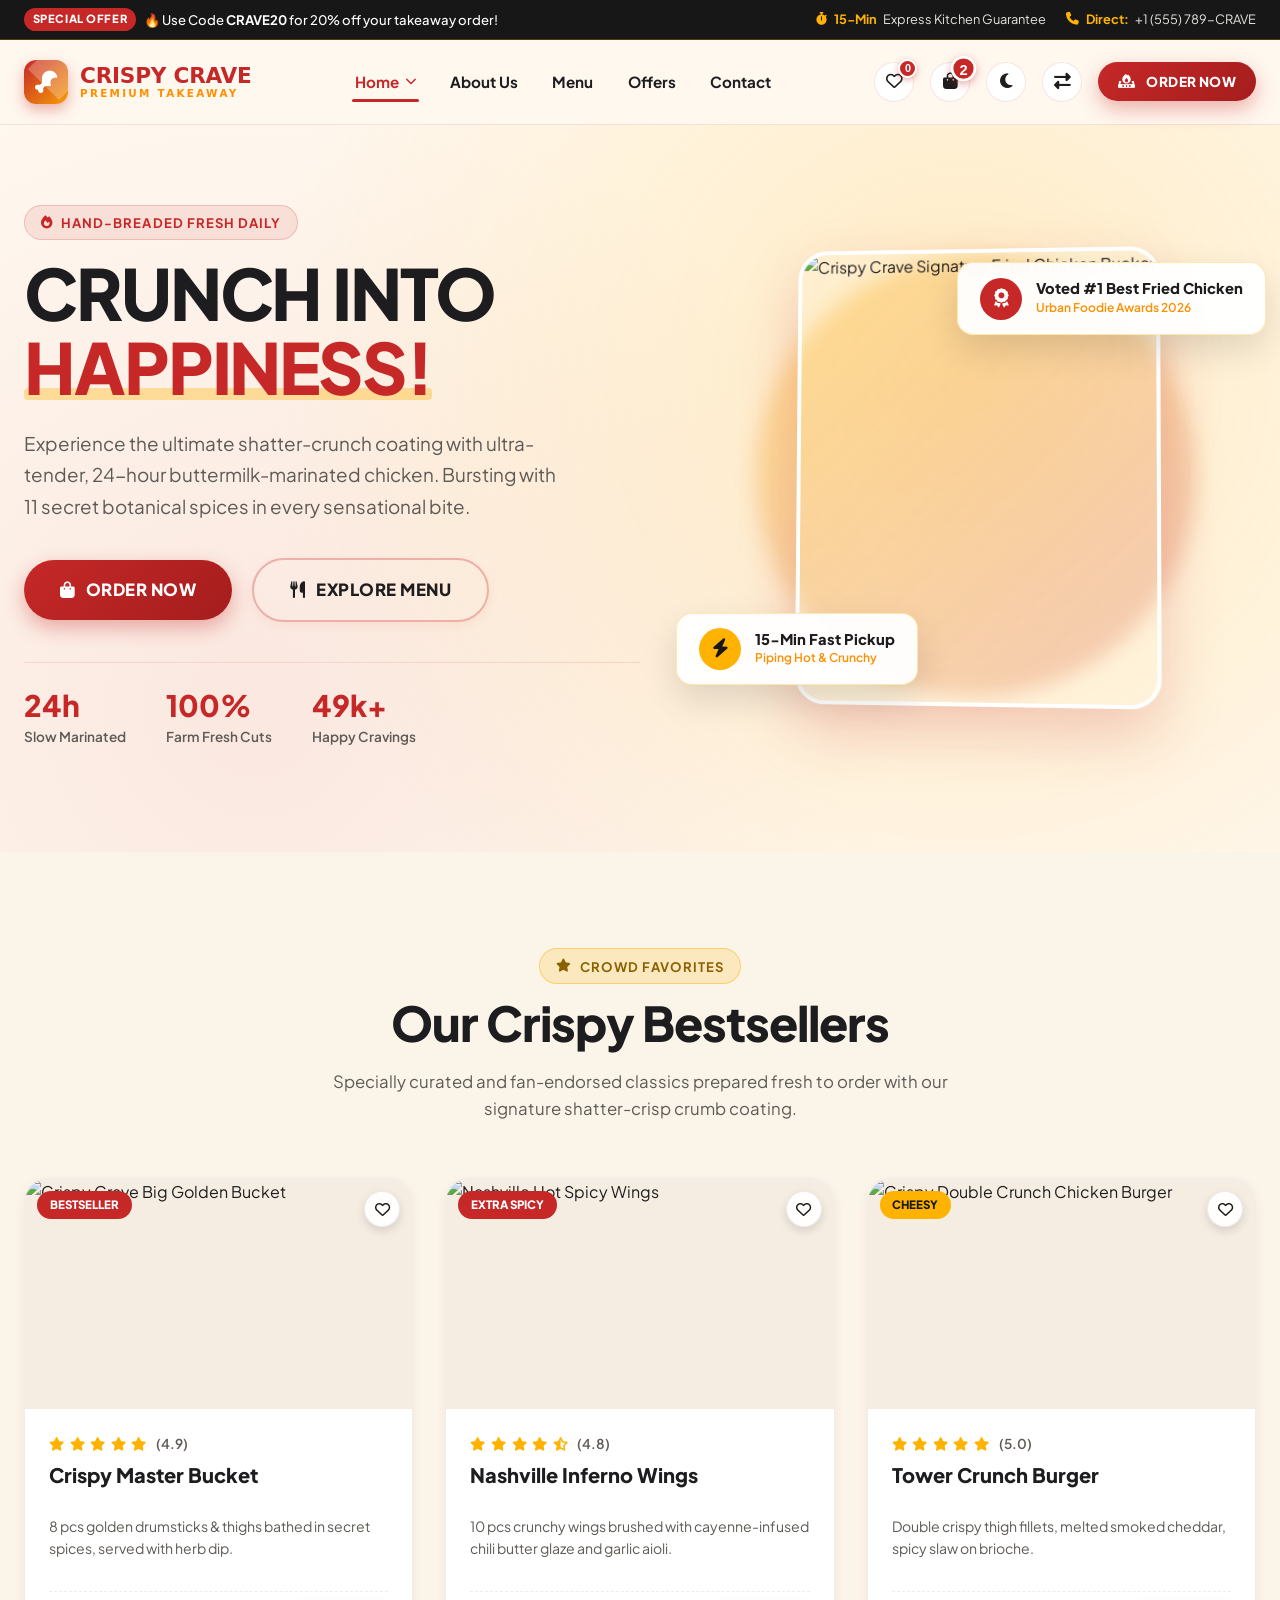
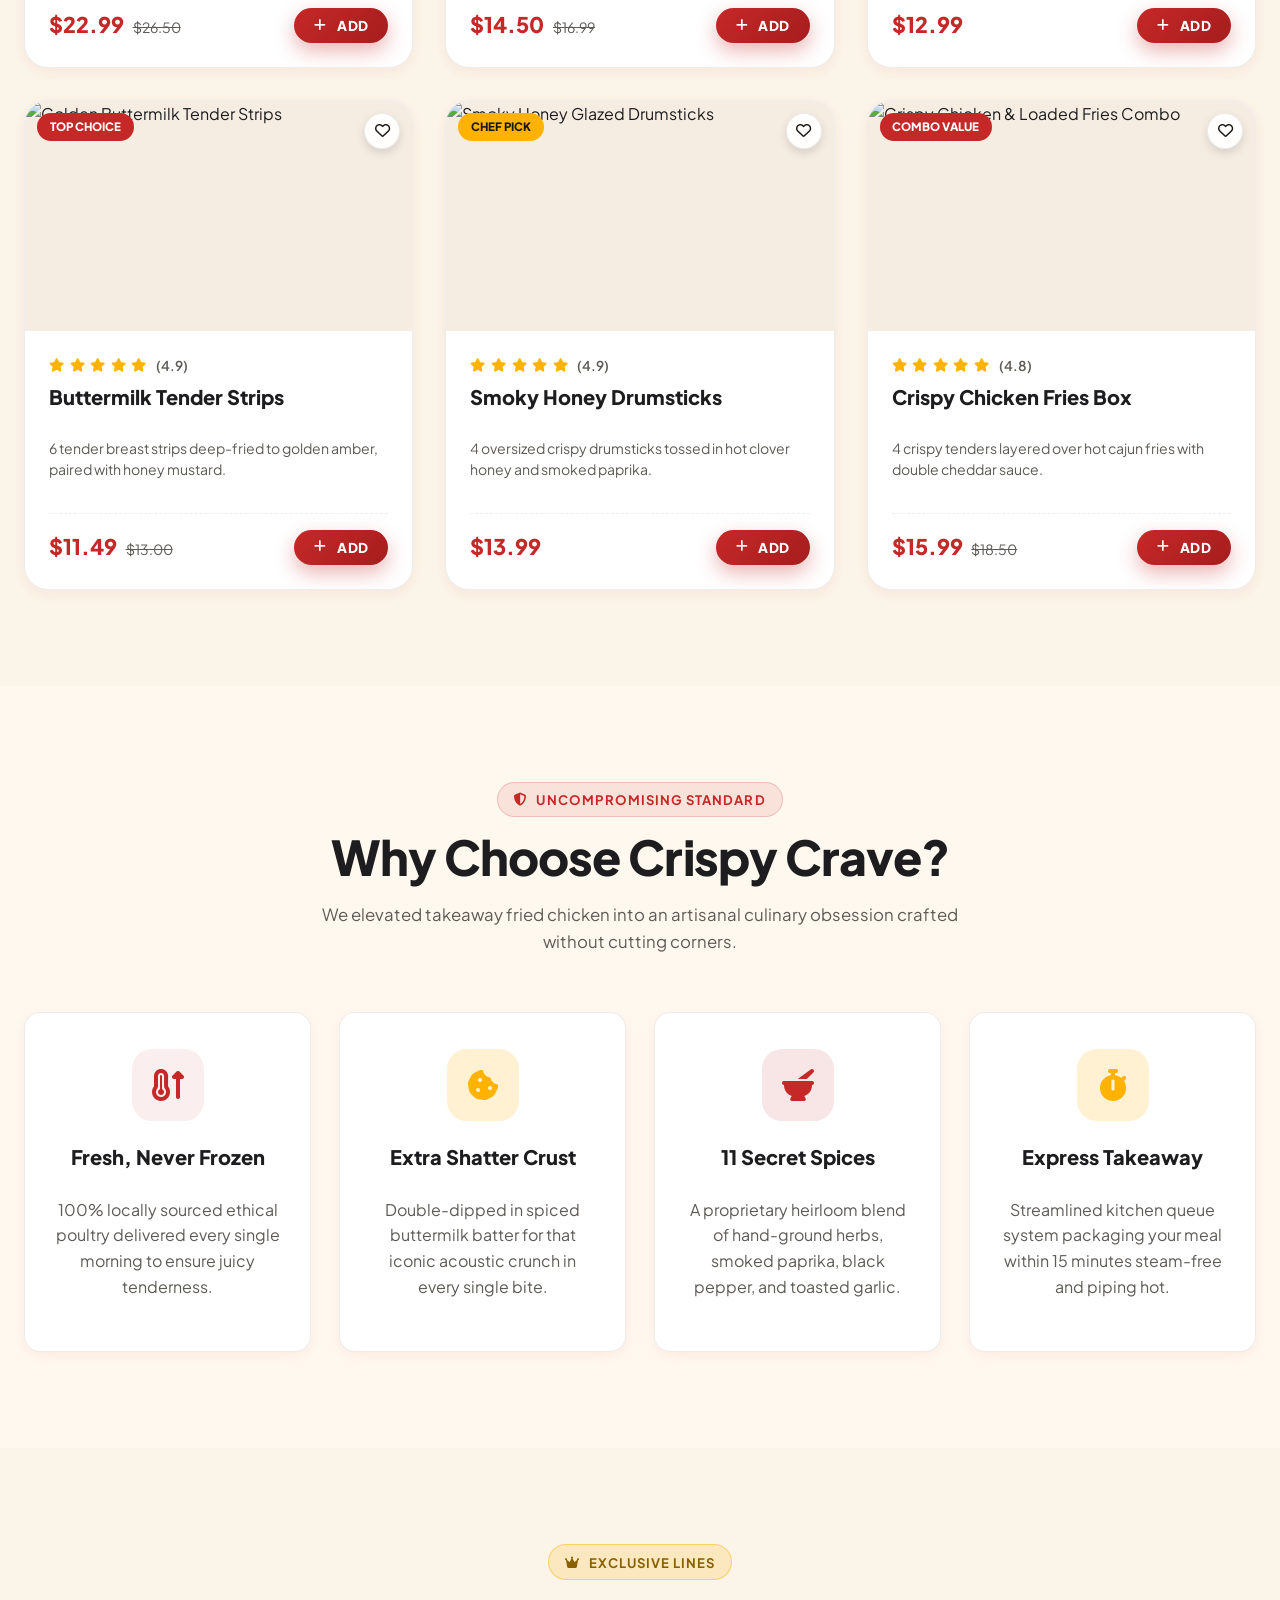
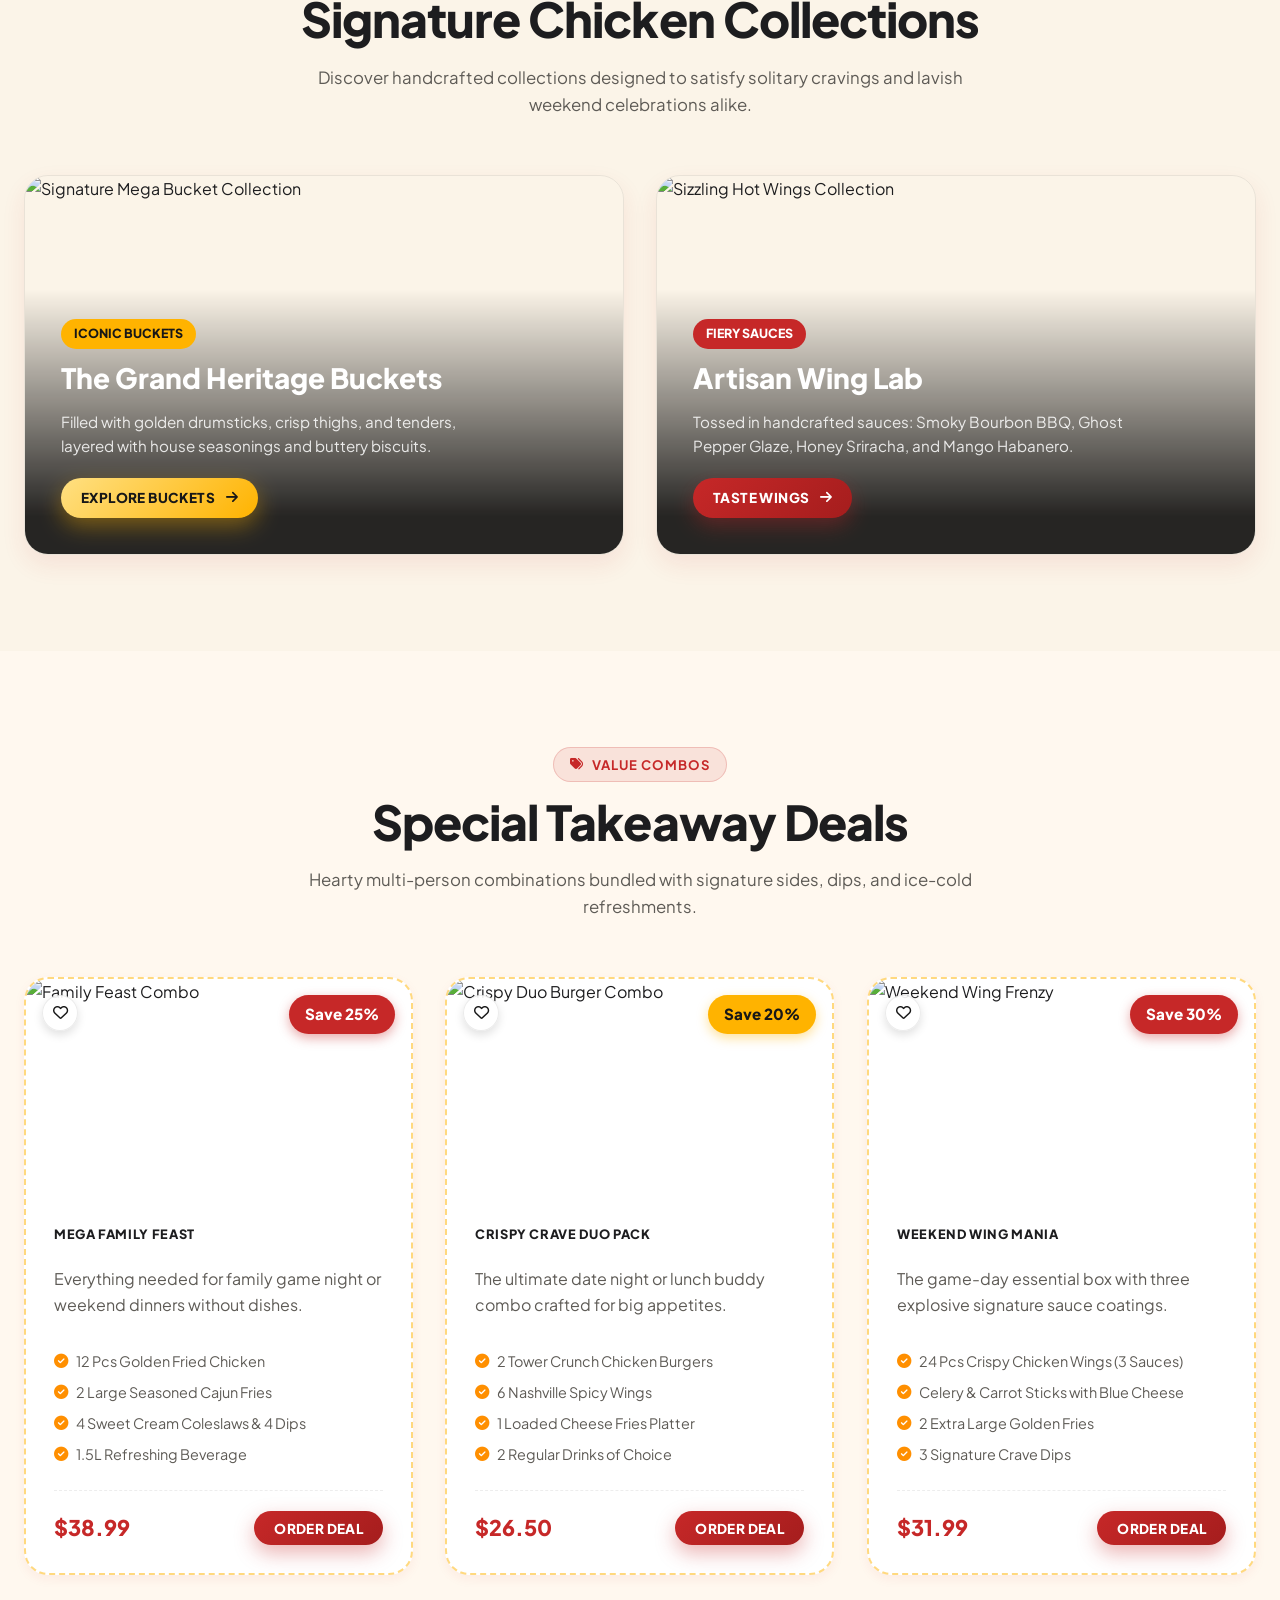
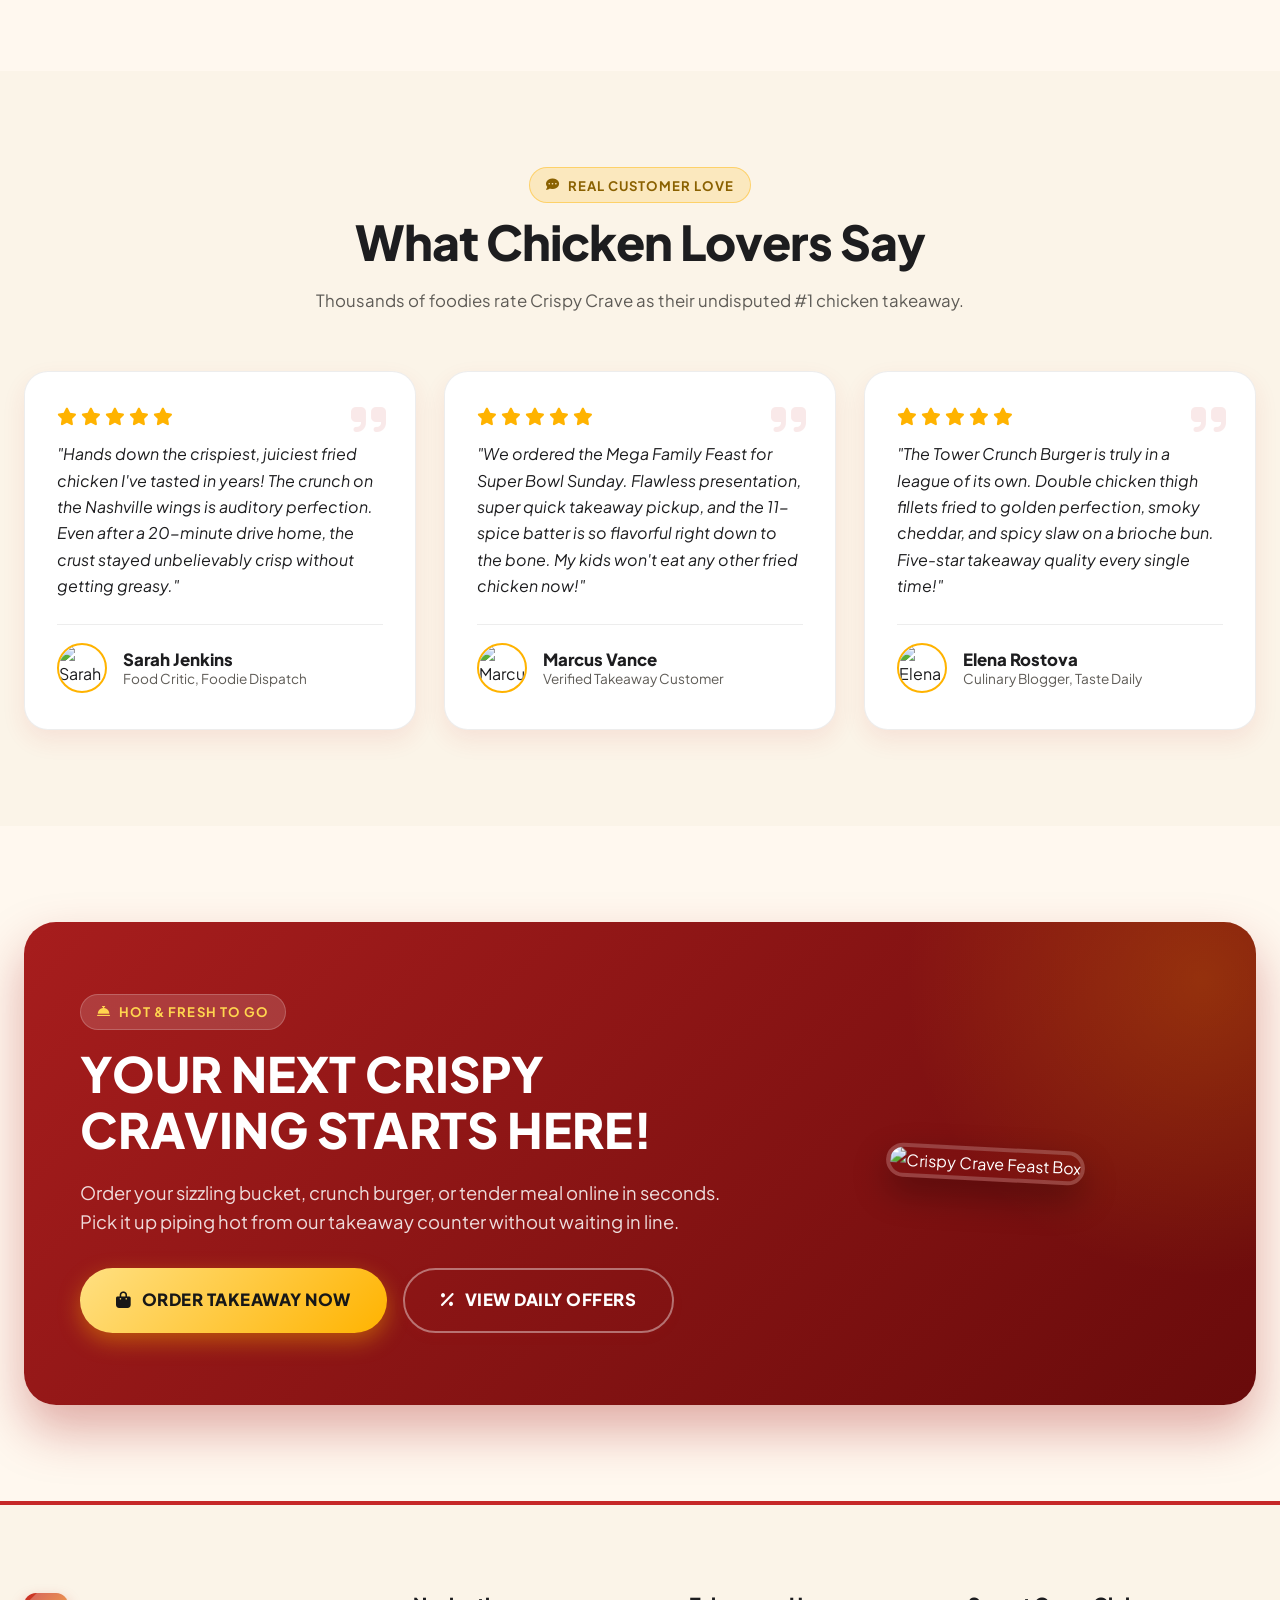
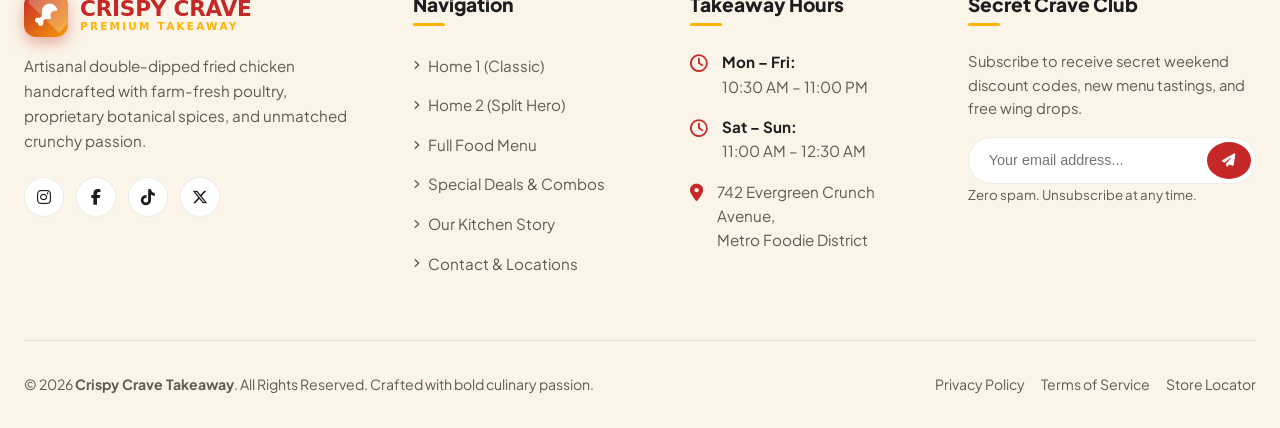
==== commit d3adfd51: "Replace broken Unsplash image URLs with reliable Pexels food photography" ====
--- a/index.html
+++ b/index.html
@@ -279,7 +279,7 @@
           <!-- Product 1 -->
           <div class="product-card stagger-card">
             <div class="product-img-wrap">
-              <img src="https://images.unsplash.com/photo-1569058242253-92a9c755a0ec?auto=format&fit=crop&w=600&q=80"
+              <img src="https://images.pexels.com/photos/2338407/pexels-photo-2338407.jpeg?auto=compress&cs=tinysrgb&w=600&h=400&fit=crop"
                 alt="Crispy Crave Big Golden Bucket" class="product-img" loading="lazy">
               <span class="product-tag">Bestseller</span>
             </div>
@@ -336,7 +336,7 @@
           <!-- Product 3 -->
           <div class="product-card stagger-card">
             <div class="product-img-wrap">
-              <img src="https://images.unsplash.com/photo-1625813506062-0aeb1d7a094b?auto=format&fit=crop&w=600&q=80"
+              <img src="https://images.pexels.com/photos/1639562/pexels-photo-1639562.jpeg?auto=compress&cs=tinysrgb&w=600&h=400&fit=crop"
                 alt="Crispy Double Crunch Chicken Burger" class="product-img" loading="lazy">
               <span class="product-tag tag-gold">Cheesy</span>
             </div>
@@ -741,7 +741,7 @@
             </div>
 
             <div class="final-cta-img-box">
-              <img src="https://images.unsplash.com/photo-1569058242253-92a9c755a0ec?auto=format&fit=crop&w=700&q=80"
+              <img src="https://images.pexels.com/photos/2338407/pexels-photo-2338407.jpeg?auto=compress&cs=tinysrgb&w=700&h=480&fit=crop"
                 alt="Crispy Crave Feast Box" class="final-cta-img floating-element">
             </div>
           </div>
--- a/assets/css/style.css
+++ b/assets/css/style.css
@@ -528,15 +528,60 @@
   pointer-events: auto;
 }
 
+/* Hamburger Mobile Drawer Brand Spacing (Aligned with Outside Header) */
+.crave-mobile-drawer .crave-brand {
+  display: flex !important;
+  align-items: center !important;
+  gap: 0.75rem !important;
+  flex-shrink: 0 !important;
+}
+
+.crave-mobile-drawer .crave-brand .crave-logo-mark,
+.crave-mobile-drawer .crave-logo-mark {
+  width: 44px !important;
+  height: 44px !important;
+  min-width: 44px !important;
+  font-size: 1.4rem !important;
+  margin: 0 !important;
+  margin-inline-end: 0 !important;
+  flex-shrink: 0 !important;
+}
+
+.crave-mobile-drawer .crave-brand-name {
+  display: flex !important;
+  flex-direction: column !important;
+  line-height: 1 !important;
+  gap: 0 !important;
+}
+
+.crave-mobile-drawer .crave-brand-main {
+  font-size: 1.35rem !important;
+  font-weight: 900 !important;
+  color: var(--primary) !important;
+  letter-spacing: -0.01em !important;
+}
+
+.crave-mobile-drawer .crave-brand-sub {
+  font-size: 0.65rem !important;
+  font-weight: 800 !important;
+  letter-spacing: 0.22em !important;
+  color: var(--secondary-dark) !important;
+  text-transform: uppercase !important;
+  margin-top: 2px !important;
+}
+
 /* Mobile Drawer Actions Bar */
 .crave-mobile-actions {
   display: flex;
   align-items: center;
   justify-content: space-around;
-  padding: 0.85rem 1rem;
-  background: var(--bg-card-alt);
-  border-radius: var(--radius-md);
-  border: 1px solid var(--border-light);
+  margin-top: 1.75rem !important;
+  margin-bottom: 1.75rem !important;
+  padding: 0.5rem 0.25rem;
+  background: transparent !important;
+  border-radius: 0 !important;
+  border: none !important;
+  box-shadow: none !important;
   gap: 0.75rem;
 }
 
@@ -923,6 +968,10 @@
   background: var(--primary);
   color: #FFF;
   z-index: 2;
+  white-space: nowrap;
+  max-width: calc(100% - 64px);
+  text-overflow: ellipsis;
+  overflow: hidden;
 }
 
 .product-tag.tag-gold,
@@ -2122,25 +2171,27 @@
 /* Toast Notification for Cart/Order/Message */
 .crave-toast {
   position: fixed;
-  bottom: 30px;
-  right: 30px;
+  bottom: 24px;
+  left: 50%;
+  transform: translateX(-50%) translateY(100px);
   background: #171717;
   color: #FFF;
-  padding: 1rem 1.6rem;
-  border-radius: var(--radius-md);
-  box-shadow: 0 15px 35px rgba(0, 0, 0, 0.25);
-  display: flex;
+  padding: 0.85rem 1.4rem;
+  border-radius: var(--radius-pill);
+  box-shadow: 0 10px 30px rgba(0, 0, 0, 0.45);
+  display: inline-flex;
   align-items: center;
   gap: 0.85rem;
-  z-index: 9999;
-  border-left: 5px solid var(--secondary);
-  transform: translateY(100px);
+  font-size: 0.92rem;
+  font-weight: 600;
+  border: 1px solid rgba(255, 179, 0, 0.35);
+  z-index: 1080;
   opacity: 0;
   transition: all 0.35s cubic-bezier(0.16, 1, 0.3, 1);
 }
 
 .crave-toast.show {
-  transform: translateY(0);
+  transform: translateX(-50%) translateY(0);
   opacity: 1;
 }
 
@@ -2306,14 +2357,45 @@
   }
 
   .hero-s1-grid,
-  .hero-split-grid,
-  /* hero-split-grid handled */
+  .hero-split-grid {
+    grid-template-columns: 1fr !important;
+    text-align: center !important;
+    gap: 2.5rem !important;
+  }
+
+  /* All Pages Before-Footer Banner Cards Centered Alignment (1024px) */
+  #final-cta .final-cta-banner,
+  #visit-taste .final-cta-banner,
+  #promo-cta .final-cta-banner,
+  #contact-order-cta .final-cta-banner,
+  .final-cta-banner {
+    text-align: center !important;
+    padding: 3.5rem 2.25rem !important;
+    border-radius: 28px !important;
+    margin-left: auto !important;
+    margin-right: auto !important;
+    width: 100% !important;
+    box-sizing: border-box !important;
+  }
+
+  #final-cta .final-cta-grid,
+  #visit-taste .final-cta-grid,
+  #promo-cta .final-cta-grid,
+  #contact-order-cta .final-cta-grid,
   .final-cta-grid {
     grid-template-columns: 1fr !important;
     text-align: center !important;
     gap: 2.5rem !important;
-  }
-
+    justify-items: center !important;
+    align-items: center !important;
+    width: 100% !important;
+    margin: 0 auto !important;
+  }
+
+  #final-cta .final-cta-content,
+  #visit-taste .final-cta-content,
+  #promo-cta .final-cta-content,
+  #contact-order-cta .final-cta-content,
   .final-cta-content {
     display: flex !important;
     flex-direction: column !important;
@@ -2321,53 +2403,255 @@
     text-align: center !important;
     max-width: 720px !important;
     margin: 0 auto !important;
-  }
-
+    width: 100% !important;
+    box-sizing: border-box !important;
+  }
+
+  #final-cta .final-cta-title,
+  #visit-taste .final-cta-title,
+  #promo-cta .final-cta-title,
+  #contact-order-cta .final-cta-title,
+  .final-cta-title {
+    text-align: center !important;
+    margin-left: auto !important;
+    margin-right: auto !important;
+    width: 100% !important;
+    line-height: 1.2 !important;
+  }
+
+  #final-cta .final-cta-desc,
+  #visit-taste .final-cta-desc,
+  #promo-cta .final-cta-desc,
+  #contact-order-cta .final-cta-desc,
+  .final-cta-desc {
+    text-align: center !important;
+    margin-left: auto !important;
+    margin-right: auto !important;
+    max-width: 680px !important;
+    width: 100% !important;
+  }
+
+  #final-cta .crave-badge,
+  #visit-taste .crave-badge,
+  #promo-cta .crave-badge,
+  #contact-order-cta .crave-badge,
   .final-cta-banner .crave-badge {
     margin-left: auto !important;
     margin-right: auto !important;
-  }
-
+    display: inline-flex !important;
+  }
+
+  #final-cta .final-cta-buttons,
+  #visit-taste .final-cta-buttons,
+  #promo-cta .final-cta-buttons,
+  #contact-order-cta .final-cta-buttons,
+  .final-cta-buttons,
   .final-cta-banner .d-flex.gap-3.flex-wrap,
-  .final-cta-buttons {
+  .final-cta-banner .final-cta-buttons {
+    display: flex !important;
+    flex-direction: column !important;
     justify-content: center !important;
-  }
-
+    align-items: center !important;
+    margin: 0 auto 1.25rem !important;
+    width: 100% !important;
+    max-width: 380px !important;
+    gap: 0.85rem !important;
+    box-sizing: border-box !important;
+  }
+
+  #final-cta .final-cta-buttons .btn-crave,
+  #visit-taste .final-cta-buttons .btn-crave,
+  #promo-cta .final-cta-buttons .btn-crave,
+  #contact-order-cta .final-cta-buttons .btn-crave,
+  .final-cta-buttons .btn-crave,
+  .final-cta-banner .btn-crave,
+  .final-cta-banner .btn-crave-lg {
+    width: 100% !important;
+    max-width: 350px !important;
+    min-width: 0 !important;
+    height: 52px !important;
+    padding: 0 1.25rem !important;
+    font-size: 0.92rem !important;
+    display: inline-flex !important;
+    align-items: center !important;
+    justify-content: center !important;
+    text-align: center !important;
+    box-sizing: border-box !important;
+    white-space: nowrap !important;
+  }
+
+  #final-cta .final-cta-img-box,
+  #visit-taste .final-cta-img-box,
+  #promo-cta .final-cta-img-box,
+  #contact-order-cta .final-cta-img-box,
   .final-cta-img-box {
     display: flex !important;
     justify-content: center !important;
-    width: 100% !important;
-  }
-
+    align-items: center !important;
+    width: 100% !important;
+    margin: 0 auto !important;
+    text-align: center !important;
+  }
+
+  #final-cta .final-cta-img,
+  #visit-taste .final-cta-img,
+  #promo-cta .final-cta-img,
+  #contact-order-cta .final-cta-img,
   .final-cta-img {
     transform: none !important;
-    max-width: min(100%, 460px) !important;
+    max-width: min(100%, 480px) !important;
     margin: 0 auto !important;
-  }
-
-  #order-favourite .anim-curtain-fall {
+    display: block !important;
+  }
+
+  /* Home 2 Order Favourite Card (1024px) */
+  #order-favourite .order-favourite-card,
+  .order-favourite-card {
+    padding: 3.5rem 2.25rem !important;
+    border-radius: 28px !important;
+    text-align: center !important;
+    margin-left: auto !important;
+    margin-right: auto !important;
+    width: 100% !important;
+    box-sizing: border-box !important;
+  }
+
+  #order-favourite .order-favourite-grid,
+  .order-favourite-grid {
     grid-template-columns: 1fr !important;
     text-align: center !important;
     gap: 2.5rem !important;
-  }
-  #order-favourite .anim-curtain-fall > div:first-child {
+    justify-items: center !important;
+    align-items: center !important;
+    width: 100% !important;
+    margin: 0 auto !important;
+  }
+
+  #order-favourite .order-favourite-content,
+  .order-favourite-content {
     display: flex !important;
     flex-direction: column !important;
     align-items: center !important;
     text-align: center !important;
     max-width: 720px !important;
     margin: 0 auto !important;
-  }
-  #order-favourite .crave-badge {
+    width: 100% !important;
+    box-sizing: border-box !important;
+  }
+
+  #order-favourite .crave-badge,
+  .order-favourite-card .crave-badge {
     margin-left: auto !important;
     margin-right: auto !important;
-  }
-  #order-favourite .d-flex.gap-3.flex-wrap {
+    display: inline-flex !important;
+  }
+
+  #order-favourite .order-favourite-title,
+  .order-favourite-title {
+    text-align: center !important;
+    margin-left: auto !important;
+    margin-right: auto !important;
+    width: 100% !important;
+    line-height: 1.2 !important;
+  }
+
+  #order-favourite .order-favourite-desc,
+  .order-favourite-desc {
+    text-align: center !important;
+    margin-left: auto !important;
+    margin-right: auto !important;
+    max-width: 680px !important;
+    width: 100% !important;
+  }
+
+  #order-favourite .order-favourite-buttons,
+  .order-favourite-buttons {
+    display: flex !important;
+    flex-direction: column !important;
     justify-content: center !important;
-  }
+    align-items: center !important;
+    width: 100% !important;
+    max-width: 380px !important;
+    margin: 0 auto 1.25rem !important;
+    gap: 0.85rem !important;
+    box-sizing: border-box !important;
+  }
+
+  #order-favourite .order-favourite-buttons .btn-crave,
+  .order-favourite-buttons .btn-crave {
+    width: 100% !important;
+    max-width: 350px !important;
+    min-width: 0 !important;
+    height: 52px !important;
+    padding: 0 1.25rem !important;
+    font-size: 0.92rem !important;
+    display: inline-flex !important;
+    align-items: center !important;
+    justify-content: center !important;
+    text-align: center !important;
+    box-sizing: border-box !important;
+    white-space: nowrap !important;
+  }
+
+  #order-favourite .order-favourite-img-box,
+  .order-favourite-img-box {
+    display: flex !important;
+    justify-content: center !important;
+    align-items: center !important;
+    width: 100% !important;
+    margin: 0 auto !important;
+    text-align: center !important;
+  }
+
+  #order-favourite .order-favourite-img,
+  .order-favourite-img,
   #order-favourite img {
+    transform: none !important;
     margin: 0 auto !important;
-    max-width: min(100%, 460px) !important;
+    max-width: min(100%, 480px) !important;
+    display: block !important;
+  }
+
+  /* Menu Page Final Order Card (1024px) */
+  .menu-order-card {
+    text-align: center !important;
+    display: flex !important;
+    flex-direction: column !important;
+    align-items: center !important;
+    margin-left: auto !important;
+    margin-right: auto !important;
+  }
+
+  .menu-order-card-title {
+    text-align: center !important;
+    margin-left: auto !important;
+    margin-right: auto !important;
+    width: 100% !important;
+  }
+
+  .menu-order-card-desc {
+    text-align: center !important;
+    margin-left: auto !important;
+    margin-right: auto !important;
+    max-width: 500px !important;
+    width: 100% !important;
+  }
+
+  .menu-order-card .btn-crave {
+    width: 100% !important;
+    max-width: 350px !important;
+    min-width: 0 !important;
+    height: 52px !important;
+    padding: 0 1.25rem !important;
+    font-size: 0.92rem !important;
+    display: inline-flex !important;
+    align-items: center !important;
+    justify-content: center !important;
+    text-align: center !important;
+    box-sizing: border-box !important;
+    margin-left: auto !important;
+    margin-right: auto !important;
+    white-space: nowrap !important;
   }
   
   .hero-s1-desc {
@@ -2535,31 +2819,103 @@
 
   .final-cta-buttons {
     display: flex !important;
-    flex-direction: row !important;
+    flex-direction: column !important;
     justify-content: center !important;
     align-items: center !important;
-    flex-wrap: wrap !important;
-    gap: 1rem !important;
-    width: 100% !important;
-    max-width: 520px !important;
+    width: 100% !important;
+    max-width: 380px !important;
     margin: 0 auto !important;
+    gap: 0.85rem !important;
+    box-sizing: border-box !important;
   }
 
   .final-cta-banner .btn-crave-lg,
   .final-cta-banner .btn-crave,
   .final-cta-buttons .btn-crave {
-    padding: 0.85rem 1.5rem !important;
+    width: 100% !important;
+    max-width: 380px !important;
+    min-width: 0 !important;
+    height: 52px !important;
+    padding: 0 1.25rem !important;
     font-size: 0.92rem !important;
-    max-width: 100% !important;
+    display: inline-flex !important;
+    align-items: center !important;
+    justify-content: center !important;
+    text-align: center !important;
+    white-space: normal !important;
+    word-break: break-word !important;
+    overflow-wrap: anywhere !important;
     box-sizing: border-box !important;
-    text-align: center !important;
-    justify-content: center !important;
-    white-space: normal !important;
     line-height: 1.3 !important;
   }
 
+  .final-cta-banner.anim-curtain-fall,
+  .anim-curtain-fall.final-cta-banner,
+  .final-cta-banner.anim-fade-up,
+  .anim-fade-up.final-cta-banner,
+  .final-cta-banner.anim-curtain-fall,
+  .anim-curtain-fall.final-cta-banner,
+  .final-cta-banner.anim-fade-up,
+  .anim-fade-up.final-cta-banner,
   .final-cta-banner.zoom-reveal,
   .zoom-reveal.final-cta-banner {
+    transform: none !important;
+    opacity: 1 !important;
+  }
+
+  .contact-form-card {
+    padding: 2.5rem 1.75rem !important;
+    border-radius: 22px !important;
+  }
+  .contact-form-row {
+    grid-template-columns: 1fr !important;
+    gap: 1.25rem !important;
+  }
+
+  /* About Page Section 4: What Sets Us Apart Responsive Alignment */
+  #what-makes-us-special {
+    overflow: hidden;
+    width: 100%;
+  }
+
+  .about-special-grid {
+    grid-template-columns: 1fr !important;
+    gap: 2.25rem !important;
+    width: 100% !important;
+    box-sizing: border-box !important;
+  }
+
+  .about-special-img-col {
+    order: 1;
+    width: 100% !important;
+    display: flex !important;
+    justify-content: center !important;
+  }
+
+  .about-special-img {
+    max-width: min(100%, 460px) !important;
+    margin: 0 auto !important;
+  }
+
+  .about-special-content-col {
+    order: 2;
+    width: 100% !important;
+    box-sizing: border-box !important;
+  }
+
+  .about-special-title {
+    font-size: clamp(1.6rem, 5vw, 2.2rem) !important;
+    margin-bottom: 1rem !important;
+  }
+
+  .about-special-desc {
+    font-size: 0.98rem !important;
+    line-height: 1.6 !important;
+    margin-bottom: 1.5rem !important;
+  }
+
+  #what-makes-us-special .anim-slide-left,
+  #what-makes-us-special .anim-slide-right {
     transform: none !important;
     opacity: 1 !important;
   }
@@ -2765,6 +3121,67 @@
     width: 42px;
     height: 42px;
   }
+
+  /* About Page Section 2 Stats and Section 4 Mobile Overrides */
+  .about-stats-grid {
+    grid-template-columns: repeat(3, 1fr) !important;
+    gap: 0.5rem !important;
+  }
+  .about-stats-grid span {
+    font-size: 1.5rem !important;
+  }
+  .about-stats-grid p {
+    font-size: 0.72rem !important;
+  }
+
+  .about-special-grid {
+    gap: 1.5rem !important;
+  }
+
+  .about-special-img {
+    border-radius: 20px !important;
+    border-width: 3px !important;
+    max-width: 100% !important;
+  }
+
+  .about-special-title {
+    font-size: clamp(1.4rem, 6vw, 1.85rem) !important;
+    line-height: 1.25 !important;
+    margin-bottom: 0.75rem !important;
+  }
+
+  .about-special-desc {
+    font-size: 0.9rem !important;
+    margin-bottom: 1.25rem !important;
+  }
+
+  .about-special-features {
+    gap: 1rem !important;
+  }
+
+  .about-special-feature-item {
+    gap: 0.75rem !important;
+  }
+
+  .about-special-feature-title {
+    font-size: 1.02rem !important;
+    margin-bottom: 0.15rem !important;
+  }
+
+  .about-special-feature-desc {
+    font-size: 0.86rem !important;
+    line-height: 1.5 !important;
+  }
+
+  .contact-form-card {
+    padding: 1.75rem 1.15rem !important;
+    border-radius: 18px !important;
+  }
+  .contact-form-row {
+    grid-template-columns: 1fr !important;
+    gap: 1rem !important;
+    margin-bottom: 1rem !important;
+  }
 }
 
 
@@ -3006,6 +3423,91 @@
   box-shadow: var(--shadow-sm);
 }
 
+/* About Page Stats Grid (Section 2) */
+.about-stats-grid {
+  display: grid;
+  grid-template-columns: repeat(3, 1fr);
+  gap: 1.5rem;
+  text-align: center;
+}
+
+/* About Page Section 4: What Sets Us Apart */
+.about-special-grid {
+  display: grid;
+  grid-template-columns: 1fr 1fr;
+  align-items: center;
+  gap: 4rem;
+  width: 100%;
+  box-sizing: border-box;
+}
+
+.about-special-img-col {
+  width: 100%;
+  text-align: center;
+}
+
+.about-special-img {
+  width: 100%;
+  max-width: 520px;
+  height: auto;
+  border-radius: 28px;
+  box-shadow: var(--shadow-lg);
+  border: 4px solid var(--primary);
+  display: block;
+  margin: 0 auto;
+}
+
+.about-special-content-col {
+  width: 100%;
+  box-sizing: border-box;
+}
+
+.about-special-title {
+  font-size: clamp(2.2rem, 3.8vw, 3rem);
+  font-weight: 900;
+  line-height: 1.15;
+  margin-bottom: 1.25rem;
+  color: var(--text-main);
+  word-break: break-word;
+  overflow-wrap: anywhere;
+}
+
+.about-special-desc {
+  font-size: 1.05rem;
+  color: var(--text-muted);
+  line-height: 1.7;
+  margin-bottom: 2rem;
+  word-break: break-word;
+  overflow-wrap: anywhere;
+}
+
+.about-special-features {
+  display: flex;
+  flex-direction: column;
+  gap: 1.25rem;
+}
+
+.about-special-feature-item {
+  display: flex;
+  gap: 1rem;
+  align-items: flex-start;
+}
+
+.about-special-feature-title {
+  font-size: 1.15rem;
+  font-weight: 800;
+  margin-bottom: 0.2rem;
+  color: var(--text-main);
+  line-height: 1.3;
+}
+
+.about-special-feature-desc {
+  font-size: 0.92rem;
+  color: var(--text-muted);
+  margin: 0;
+  line-height: 1.55;
+}
+
 /* LAYOUT 6: Floating Hero Contact Dock (Contact - Info) */
 .layout-contact-dock {
   display: grid;
@@ -3050,6 +3552,248 @@
   transform: rotate(10deg) scale(1.1);
   background: var(--primary);
   color: #FFF;
+}
+
+/* Contact Page Section 3: Send Message Form Card */
+#contact-form-section {
+  overflow: hidden;
+  width: 100%;
+}
+
+#contact-form-section .cc-container {
+  width: 100%;
+  max-width: 1280px;
+  margin: 0 auto;
+  box-sizing: border-box;
+}
+
+.contact-form-card {
+  max-width: 800px;
+  width: 100%;
+  margin: 0 auto;
+  background: var(--bg-card);
+  border-radius: 28px;
+  padding: 3.5rem 3rem;
+  border: 1px solid var(--border-light);
+  box-shadow: var(--shadow-md);
+  box-sizing: border-box;
+  overflow: hidden;
+}
+
+.contact-form-title {
+  font-size: clamp(1.8rem, 3.5vw, 2.3rem);
+  font-weight: 900;
+  margin-bottom: 0.5rem;
+  color: var(--text-main);
+  line-height: 1.2;
+  word-break: break-word;
+  overflow-wrap: anywhere;
+}
+
+.contact-form-desc {
+  color: var(--text-muted);
+  font-size: 0.95rem;
+  line-height: 1.6;
+  max-width: 540px;
+  margin: 0 auto 1.5rem;
+  word-break: break-word;
+  overflow-wrap: anywhere;
+}
+
+.contact-form-row {
+  display: grid;
+  grid-template-columns: 1fr 1fr;
+  gap: 1.5rem;
+  margin-bottom: 1.5rem;
+  width: 100%;
+  box-sizing: border-box;
+}
+
+.contact-form-row > div {
+  min-width: 0;
+  width: 100%;
+  box-sizing: border-box;
+}
+
+.contact-form-card .form-control-crave,
+.contact-form-card input,
+.contact-form-card textarea {
+  width: 100% !important;
+  max-width: 100% !important;
+  box-sizing: border-box !important;
+}
+
+@media (max-width: 768px) {
+  .contact-form-card {
+    padding: 2.25rem 1.5rem !important;
+    border-radius: 22px !important;
+    width: 100% !important;
+    max-width: 100% !important;
+    margin: 0 auto !important;
+    box-sizing: border-box !important;
+  }
+  .contact-form-row {
+    grid-template-columns: 1fr !important;
+    gap: 1.25rem !important;
+    margin-bottom: 1.25rem !important;
+  }
+  .contact-form-title {
+    font-size: clamp(1.45rem, 5vw, 1.95rem) !important;
+  }
+  .contact-form-desc {
+    font-size: 0.92rem !important;
+    margin-bottom: 1.25rem !important;
+  }
+  .contact-form-textarea-group {
+    margin-bottom: 1.5rem !important;
+  }
+  .contact-form-card.anim-form-elevate,
+  .anim-form-elevate.contact-form-card {
+    transform: none !important;
+    opacity: 1 !important;
+  }
+}
+
+@media (max-width: 600px) {
+  .contact-form-card {
+    padding: 2rem 1.25rem !important;
+    border-radius: 20px !important;
+  }
+  .contact-form-row {
+    grid-template-columns: 1fr !important;
+    gap: 1rem !important;
+    margin-bottom: 1rem !important;
+  }
+  .contact-form-title {
+    font-size: clamp(1.3rem, 5.5vw, 1.7rem) !important;
+  }
+  .contact-form-desc {
+    font-size: 0.88rem !important;
+    margin-bottom: 1.25rem !important;
+  }
+  .contact-form-submit {
+    padding: 0.85rem 1rem !important;
+    font-size: 0.92rem !important;
+    white-space: normal !important;
+    word-break: break-word !important;
+  }
+}
+
+@media (max-width: 480px) {
+  #contact-form-section .cc-container {
+    padding-left: 1rem !important;
+    padding-right: 1rem !important;
+  }
+  .contact-form-card {
+    padding: 1.6rem 0.95rem !important;
+    border-radius: 18px !important;
+  }
+  .contact-form-row {
+    grid-template-columns: 1fr !important;
+    gap: 0.85rem !important;
+    margin-bottom: 0.85rem !important;
+  }
+  .contact-form-card input,
+  .contact-form-card textarea {
+    padding: 0.75rem 0.85rem !important;
+    font-size: 0.88rem !important;
+  }
+  .contact-form-title {
+    font-size: clamp(1.2rem, 5.5vw, 1.5rem) !important;
+  }
+  .contact-form-submit {
+    padding: 0.8rem 0.75rem !important;
+    font-size: 0.88rem !important;
+  }
+}
+
+@media (max-width: 360px) {
+  .contact-form-card {
+    padding: 1.35rem 0.75rem !important;
+    border-radius: 16px !important;
+  }
+  .contact-form-title {
+    font-size: 1.15rem !important;
+  }
+  .contact-form-desc {
+    font-size: 0.82rem !important;
+  }
+  .contact-form-submit {
+    padding: 0.75rem 0.65rem !important;
+    font-size: 0.82rem !important;
+  }
+}
+
+/* Contact Page Section 4: Map Floating Pin Card */
+.contact-map-card {
+  position: absolute !important;
+  bottom: 24px !important;
+  left: 50% !important;
+  right: auto !important;
+  top: auto !important;
+  transform: translateX(-50%) !important;
+  max-width: min(calc(100% - 32px), 380px) !important;
+  width: max-content !important;
+  background: rgba(255, 255, 255, 0.96) !important;
+  backdrop-filter: blur(10px) !important;
+  z-index: 3 !important;
+  box-sizing: border-box !important;
+  padding: 0.85rem 1.35rem !important;
+  border-radius: var(--radius-md) !important;
+  box-shadow: 0 10px 30px rgba(0, 0, 0, 0.18) !important;
+  display: inline-flex !important;
+  align-items: center !important;
+  justify-content: center !important;
+  gap: 0.85rem !important;
+  border: 1px solid rgba(255, 179, 0, 0.35) !important;
+  animation: none !important;
+}
+
+[data-theme="dark"] .contact-map-card {
+  background: rgba(26, 26, 26, 0.95) !important;
+  border-color: rgba(255, 179, 0, 0.25) !important;
+}
+
+[data-theme="dark"] .contact-map-card .badge-text-title {
+  color: #FFF !important;
+}
+
+.contact-map-info {
+  display: flex;
+  flex-direction: column;
+}
+
+[dir="rtl"] .contact-map-card,
+[dir="rtl"] .anim-radar-map .floating-badge,
+[dir="rtl"] .anim-radar-map .floating-badge-bottom {
+  left: 50% !important;
+  right: auto !important;
+  transform: translateX(-50%) !important;
+  max-width: min(calc(100% - 32px), 380px) !important;
+  width: max-content !important;
+}
+
+[dir="rtl"] .contact-map-info {
+  text-align: right !important;
+}
+
+@media (max-width: 480px) {
+  .contact-map-card {
+    bottom: 16px !important;
+    left: 50% !important;
+    right: auto !important;
+    transform: translateX(-50%) !important;
+    padding: 0.75rem 1rem !important;
+    max-width: calc(100% - 24px) !important;
+    width: max-content !important;
+  }
+  [dir="rtl"] .contact-map-card,
+  [dir="rtl"] .anim-radar-map .floating-badge,
+  [dir="rtl"] .anim-radar-map .floating-badge-bottom {
+    left: 50% !important;
+    right: auto !important;
+    transform: translateX(-50%) !important;
+  }
 }
 
 /* LAYOUT 7: Horizontal Timeline Stepper (Home 2 - Secret Recipe) */
@@ -3177,6 +3921,10 @@
   }
   .layout-contact-dock {
     grid-template-columns: repeat(2, 1fr);
+  }
+  .about-special-grid {
+    grid-template-columns: 1fr !important;
+    gap: 2.75rem !important;
   }
 }
 
@@ -3191,7 +3939,8 @@
   .why-us-grid,
   .layout-side-tiles,
   .layout-contact-dock,
-  .layout-horizontal-strips {
+  .layout-horizontal-strips,
+  .explore-category-grid {
     grid-template-columns: 1fr !important;
     gap: 1.5rem !important;
   }
@@ -3303,6 +4052,10 @@
     box-sizing: border-box !important;
     line-height: 1.3 !important;
   }
+  .final-cta-banner.anim-curtain-fall,
+  .anim-curtain-fall.final-cta-banner,
+  .final-cta-banner.anim-fade-up,
+  .anim-fade-up.final-cta-banner,
   .final-cta-banner.zoom-reveal,
   .zoom-reveal.final-cta-banner {
     transform: none !important;
@@ -3328,6 +4081,10 @@
     padding: 0.75rem 0.65rem !important;
     font-size: 0.8rem !important;
   }
+  .about-stats-grid {
+    grid-template-columns: 1fr !important;
+    gap: 0.75rem !important;
+  }
 }
 
 /* Offers Page Section 5 - Promo CTA Specific Alignment */
@@ -3349,6 +4106,31 @@
 }
 @media (max-width: 480px) {
   #promo-cta .cc-container {
+    padding-left: 1rem !important;
+    padding-right: 1rem !important;
+  }
+}
+
+/* Contact Page Section 5 - Order & Visit CTA Alignment */
+#contact-order-cta {
+  overflow: hidden;
+  width: 100%;
+}
+#contact-order-cta .cc-container {
+  width: 100%;
+  max-width: 1280px;
+  margin: 0 auto;
+  box-sizing: border-box;
+}
+#contact-order-cta .final-cta-banner {
+  margin: 0 auto !important;
+  width: 100% !important;
+  max-width: 100% !important;
+  box-sizing: border-box !important;
+  overflow: hidden !important;
+}
+@media (max-width: 480px) {
+  #contact-order-cta .cc-container {
     padding-left: 1rem !important;
     padding-right: 1rem !important;
   }
@@ -3468,6 +4250,47 @@
   z-index: 4;
   transition: all 0.25s ease;
   box-shadow: 0 4px 10px rgba(0, 0, 0, 0.12);
+}
+
+.deal-card .crave-card-fav {
+  top: 16px;
+  left: 16px;
+  right: auto;
+}
+
+[dir="rtl"] .crave-card-fav,
+[dir="rtl"] #buckets .crave-card-fav,
+[dir="rtl"] #wings-strips .crave-card-fav,
+[dir="rtl"] #burgers-combos .crave-card-fav,
+[dir="rtl"] .product-card .crave-card-fav,
+[dir="rtl"] .strip-product-card .crave-card-fav,
+[dir="rtl"] .product-img-wrap .crave-card-fav,
+[dir="rtl"] .strip-img-wrap .crave-card-fav {
+  right: auto !important;
+  left: 12px !important;
+  z-index: 4 !important;
+}
+
+[dir="rtl"] .product-tag,
+[dir="rtl"] #buckets .product-tag,
+[dir="rtl"] #wings-strips .product-tag,
+[dir="rtl"] #burgers-combos .product-tag,
+[dir="rtl"] .product-card .product-tag,
+[dir="rtl"] .strip-product-card .product-tag,
+[dir="rtl"] .product-img-wrap .product-tag,
+[dir="rtl"] .strip-img-wrap .product-tag {
+  left: auto !important;
+  right: 12px !important;
+  white-space: nowrap !important;
+  max-width: calc(100% - 64px) !important;
+  text-overflow: ellipsis !important;
+  overflow: hidden !important;
+  z-index: 2 !important;
+}
+
+[dir="rtl"] .deal-card .crave-card-fav {
+  left: auto !important;
+  right: 16px !important;
 }
 
 [data-theme="dark"] .crave-card-fav {
@@ -3929,6 +4752,27 @@
   margin-left: 0.5rem;
 }
 
+[dir="rtl"] .crave-toast {
+  left: 50% !important;
+  right: auto !important;
+  transform: translateX(-50%) translateY(100px) !important;
+  border: 1px solid rgba(255, 179, 0, 0.35) !important;
+  border-left: 1px solid rgba(255, 179, 0, 0.35) !important;
+  border-right: 1px solid rgba(255, 179, 0, 0.35) !important;
+  max-width: calc(100% - 32px) !important;
+  width: max-content !important;
+  box-sizing: border-box !important;
+}
+
+[dir="rtl"] .crave-toast.show {
+  transform: translateX(-50%) translateY(0) !important;
+}
+
+[dir="rtl"] .crave-toast-btn {
+  margin-left: 0 !important;
+  margin-right: 0.5rem !important;
+}
+
 @media (max-width: 768px) {
   .crave-topbar-inner {
     justify-content: center;
@@ -3989,6 +4833,8 @@
 .pb-3 { padding-bottom: 1rem !important; }
 .mb-2 { margin-bottom: 0.5rem !important; }
 .mb-3 { margin-bottom: 1rem !important; }
+.mb-4 { margin-bottom: 1.5rem !important; }
+.mb-5 { margin-bottom: 2rem !important; }
 .mt-auto { margin-top: auto !important; }
 .border-top { border-top: 1px dashed var(--border-light) !important; }
 
@@ -4016,13 +4862,49 @@
 
 @media (max-width: 600px) {
   .explore-category-grid {
-    grid-template-columns: repeat(2, 1fr);
-    gap: 1rem;
-  }
-  .explore-category-grid > *:last-child:nth-child(2n + 1) {
-    grid-column: 1 / -1 !important;
-    width: calc((100% - 1rem) / 2) !important;
+    grid-template-columns: 1fr !important;
+    gap: 1.25rem !important;
+    max-width: 440px !important;
     margin: 0 auto !important;
+    width: 100% !important;
+  }
+  .explore-category-grid > *:last-child:nth-child(2n + 1),
+  .explore-category-grid > * {
+    grid-column: auto !important;
+    width: 100% !important;
+    max-width: 100% !important;
+    margin: 0 auto !important;
+  }
+  .explore-category-card {
+    width: 100% !important;
+    max-width: 100% !important;
+  }
+  .explore-category-img-box {
+    height: 200px;
+  }
+}
+
+@media (max-width: 480px) {
+  .explore-category-grid {
+    grid-template-columns: 1fr !important;
+    gap: 1.15rem !important;
+    padding: 0 0.25rem;
+  }
+  .explore-category-img-box {
+    height: 190px;
+  }
+  .explore-category-body {
+    padding: 1.15rem 1rem;
+  }
+}
+
+@media (max-width: 360px) {
+  .explore-category-grid {
+    gap: 1rem !important;
+    padding: 0;
+  }
+  .explore-category-img-box {
+    height: 175px;
   }
 }
 
@@ -4262,26 +5144,28 @@
   }
   .order-favourite-buttons {
     display: flex !important;
-    flex-direction: row !important;
+    flex-direction: column !important;
     justify-content: center !important;
     align-items: center !important;
     width: 100% !important;
-    max-width: 500px !important;
-    margin: 0 auto !important;
-    gap: 1rem !important;
+    max-width: 380px !important;
+    margin: 0 auto 1.25rem !important;
+    gap: 0.85rem !important;
+    box-sizing: border-box !important;
   }
   .order-favourite-buttons .btn-crave {
-    flex: 1 1 200px !important;
-    width: 220px !important;
-    max-width: 240px !important;
-    min-width: 180px !important;
+    width: 100% !important;
+    max-width: 350px !important;
+    min-width: 0 !important;
     height: 52px !important;
     padding: 0 1.25rem !important;
     display: inline-flex !important;
     align-items: center !important;
     justify-content: center !important;
+    text-align: center !important;
     box-sizing: border-box !important;
     font-size: 0.92rem !important;
+    white-space: nowrap !important;
   }
   .order-favourite-img-box {
     display: flex !important;
--- a/assets/css/rtl.css
+++ b/assets/css/rtl.css
@@ -34,14 +34,45 @@
   padding-right: 0.5rem;
 }
 
-[dir="rtl"] .product-tag {
-  left: auto;
-  right: 12px;
+/* Product Tag and Crave Favorite Button Alignment in RTL Mode (Menu, Home, etc.) */
+[dir="rtl"] .product-tag,
+[dir="rtl"] #buckets .product-tag,
+[dir="rtl"] #wings-strips .product-tag,
+[dir="rtl"] #burgers-combos .product-tag,
+[dir="rtl"] .product-card .product-tag,
+[dir="rtl"] .strip-product-card .product-tag,
+[dir="rtl"] .product-img-wrap .product-tag,
+[dir="rtl"] .strip-img-wrap .product-tag {
+  left: auto !important;
+  right: 12px !important;
+  white-space: nowrap !important;
+  max-width: calc(100% - 64px) !important;
+  text-overflow: ellipsis !important;
+  overflow: hidden !important;
+  z-index: 2 !important;
+}
+
+[dir="rtl"] .crave-card-fav,
+[dir="rtl"] #buckets .crave-card-fav,
+[dir="rtl"] #wings-strips .crave-card-fav,
+[dir="rtl"] #burgers-combos .crave-card-fav,
+[dir="rtl"] .product-card .crave-card-fav,
+[dir="rtl"] .strip-product-card .crave-card-fav,
+[dir="rtl"] .product-img-wrap .crave-card-fav,
+[dir="rtl"] .strip-img-wrap .crave-card-fav {
+  right: auto !important;
+  left: 12px !important;
+  z-index: 4 !important;
 }
 
 [dir="rtl"] .deal-discount-pill {
-  right: auto;
-  left: 16px;
+  right: auto !important;
+  left: 16px !important;
+}
+
+[dir="rtl"] .deal-card .crave-card-fav {
+  left: auto !important;
+  right: 16px !important;
 }
 
 [dir="rtl"] .floating-badge-top {
@@ -52,6 +83,31 @@
 [dir="rtl"] .floating-badge-bottom {
   left: auto;
   right: -20px;
+}
+
+/* Contact Page Map Floating Pin Card RTL Alignment */
+[dir="rtl"] .contact-map-card,
+[dir="rtl"] .anim-radar-map .floating-badge,
+[dir="rtl"] .anim-radar-map .floating-badge-bottom {
+  left: 50% !important;
+  right: auto !important;
+  transform: translateX(-50%) !important;
+  max-width: min(calc(100% - 32px), 380px) !important;
+  width: max-content !important;
+}
+
+[dir="rtl"] .contact-map-info {
+  text-align: right !important;
+}
+
+@media (max-width: 480px) {
+  [dir="rtl"] .contact-map-card,
+  [dir="rtl"] .anim-radar-map .floating-badge,
+  [dir="rtl"] .anim-radar-map .floating-badge-bottom {
+    left: 50% !important;
+    right: auto !important;
+    transform: translateX(-50%) !important;
+  }
 }
 
 [dir="rtl"] .review-quote-icon {
@@ -81,10 +137,24 @@
 }
 
 [dir="rtl"] .crave-toast {
-  right: auto;
-  left: 30px;
-  border-left: none;
-  border-right: 5px solid var(--secondary);
+  left: 50% !important;
+  right: auto !important;
+  transform: translateX(-50%) translateY(100px) !important;
+  border: 1px solid rgba(255, 179, 0, 0.35) !important;
+  border-left: 1px solid rgba(255, 179, 0, 0.35) !important;
+  border-right: 1px solid rgba(255, 179, 0, 0.35) !important;
+  max-width: calc(100% - 32px) !important;
+  width: max-content !important;
+  box-sizing: border-box !important;
+}
+
+[dir="rtl"] .crave-toast.show {
+  transform: translateX(-50%) translateY(0) !important;
+}
+
+[dir="rtl"] .crave-toast-btn {
+  margin-left: 0 !important;
+  margin-right: 0.5rem !important;
 }
 
 [dir="rtl"] .back-to-top {
